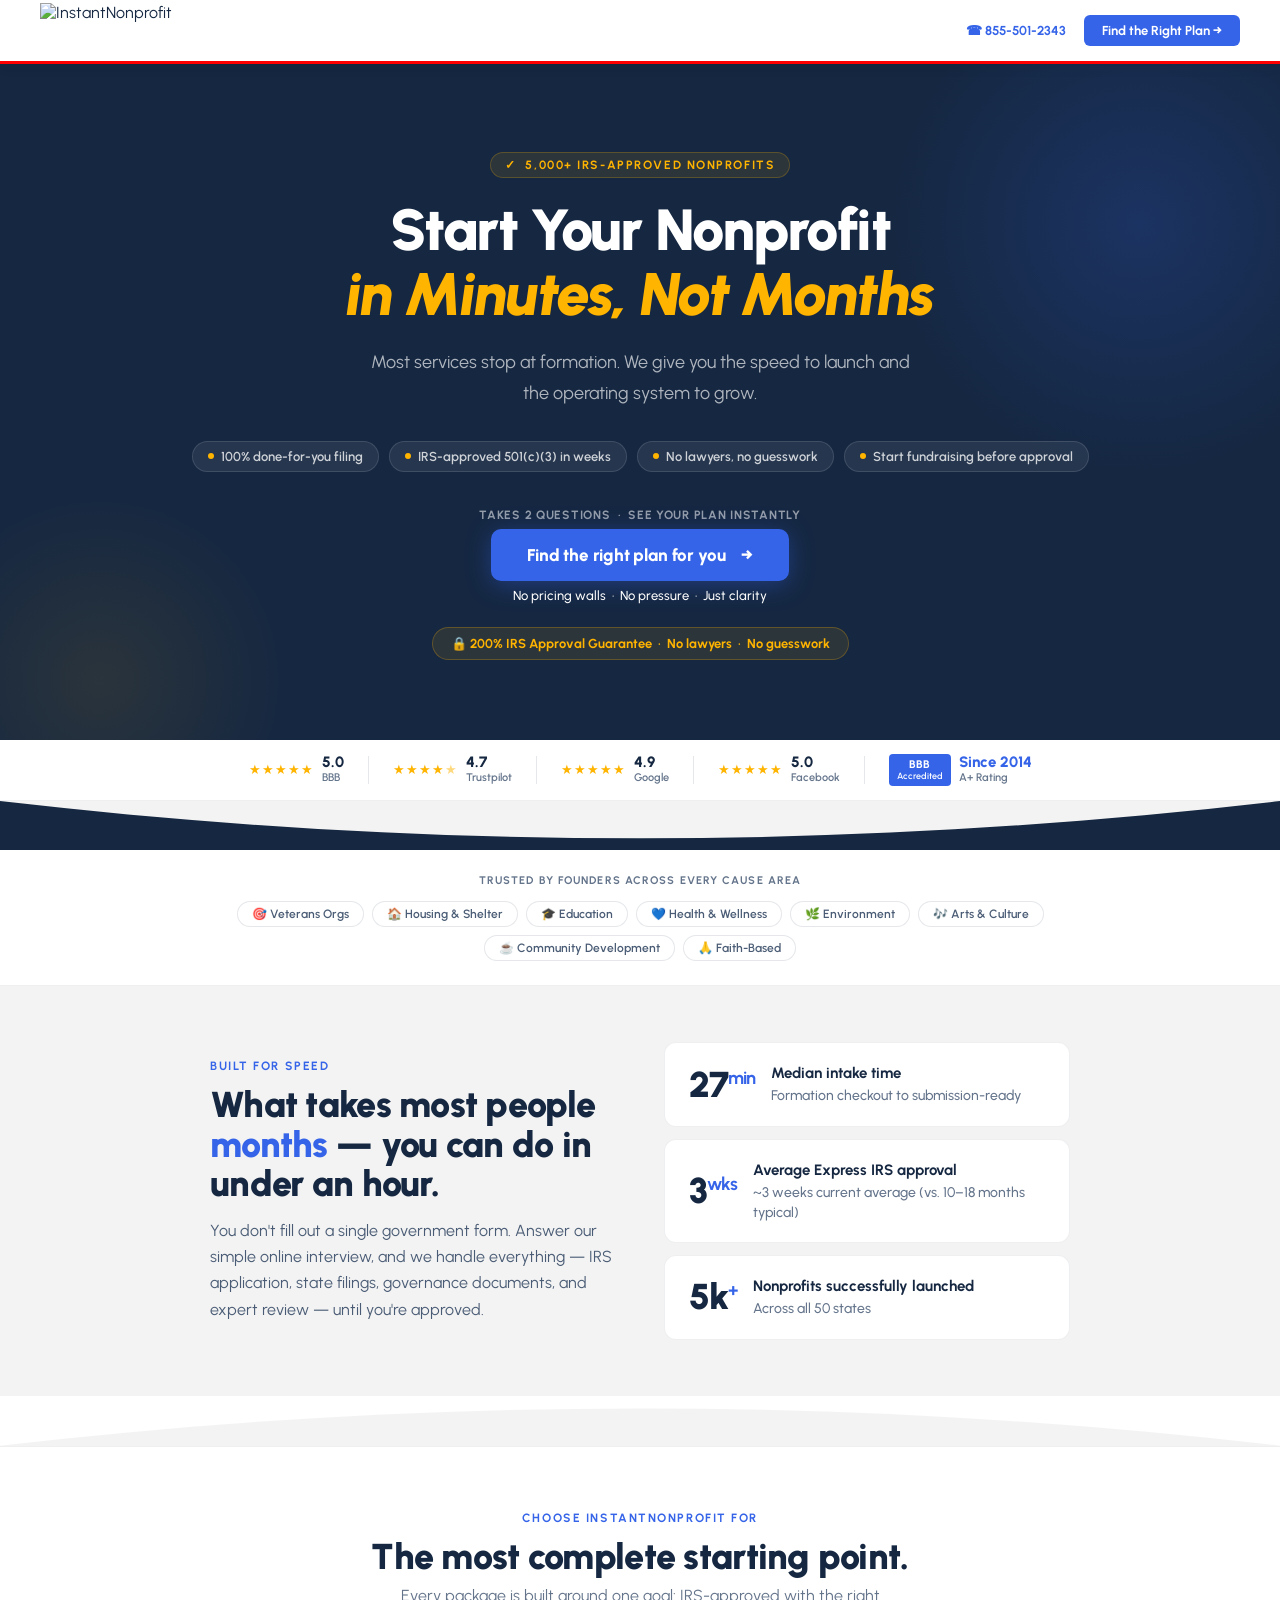
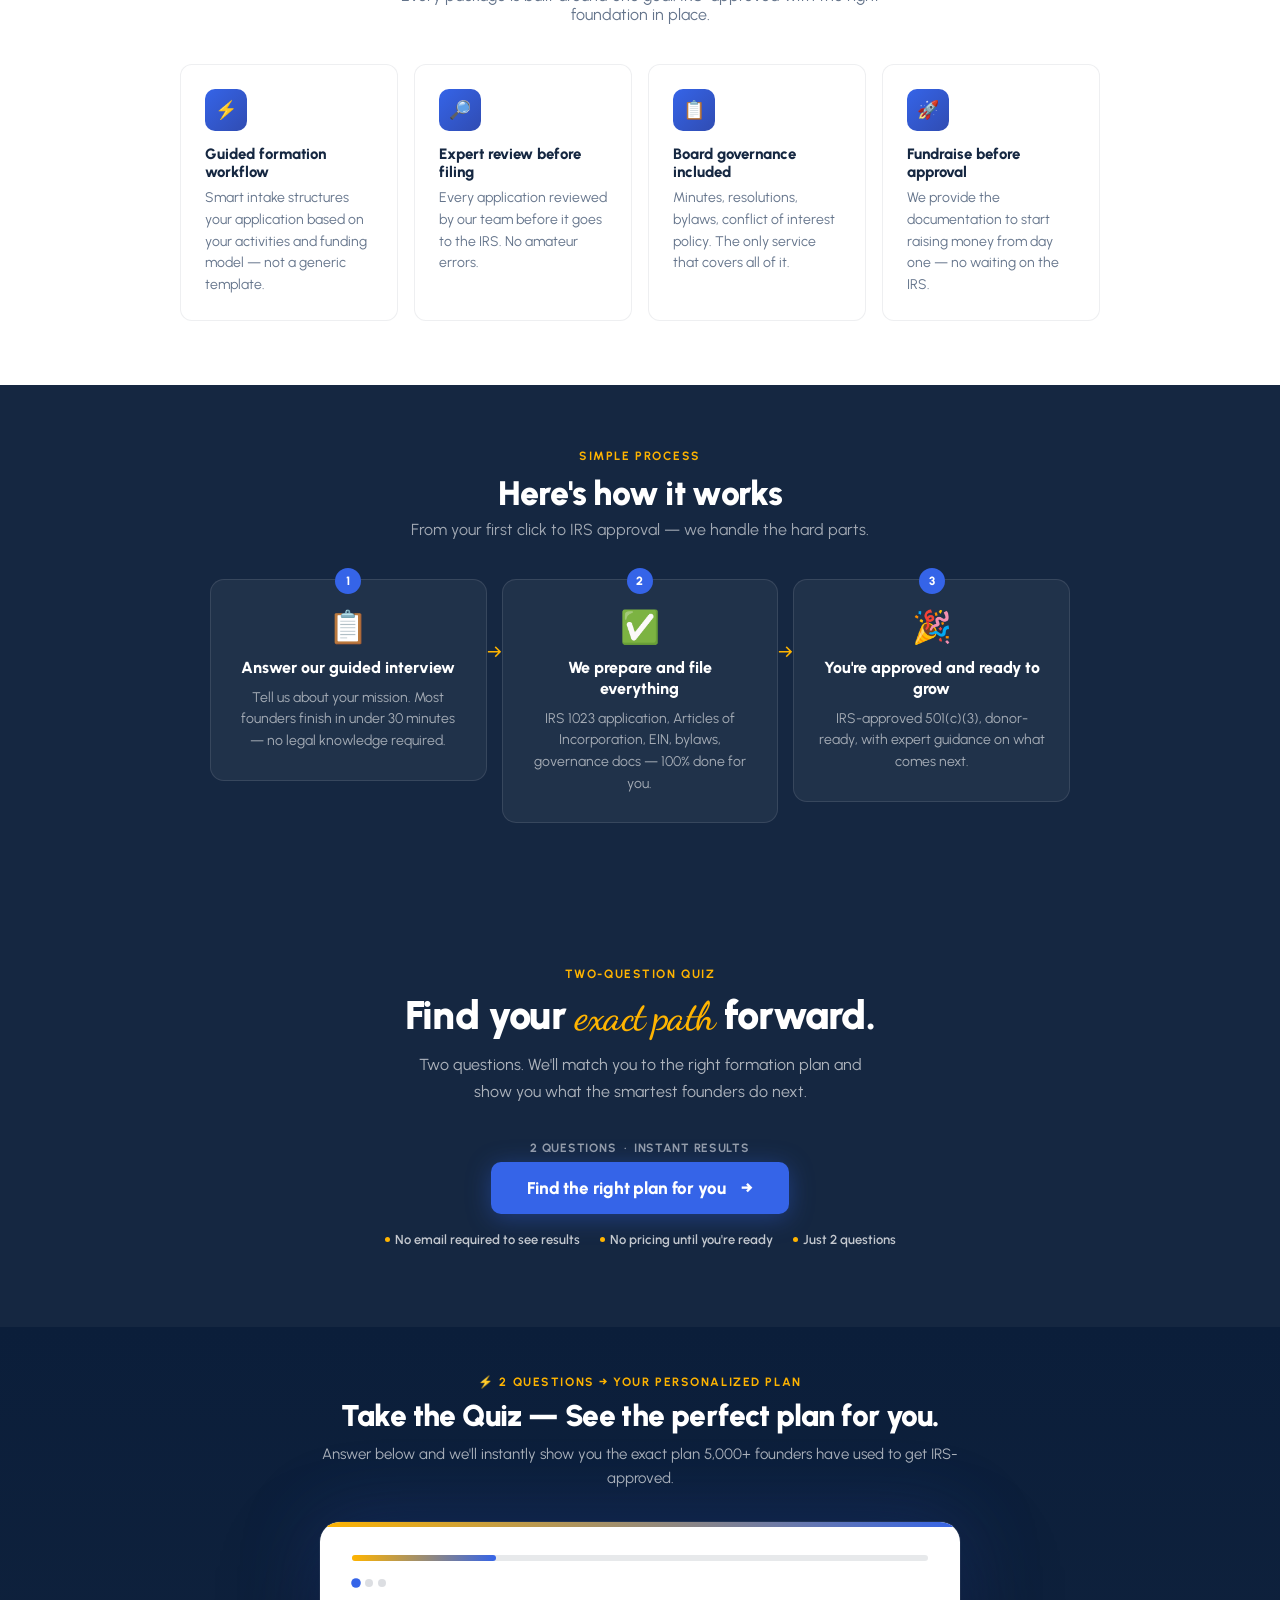
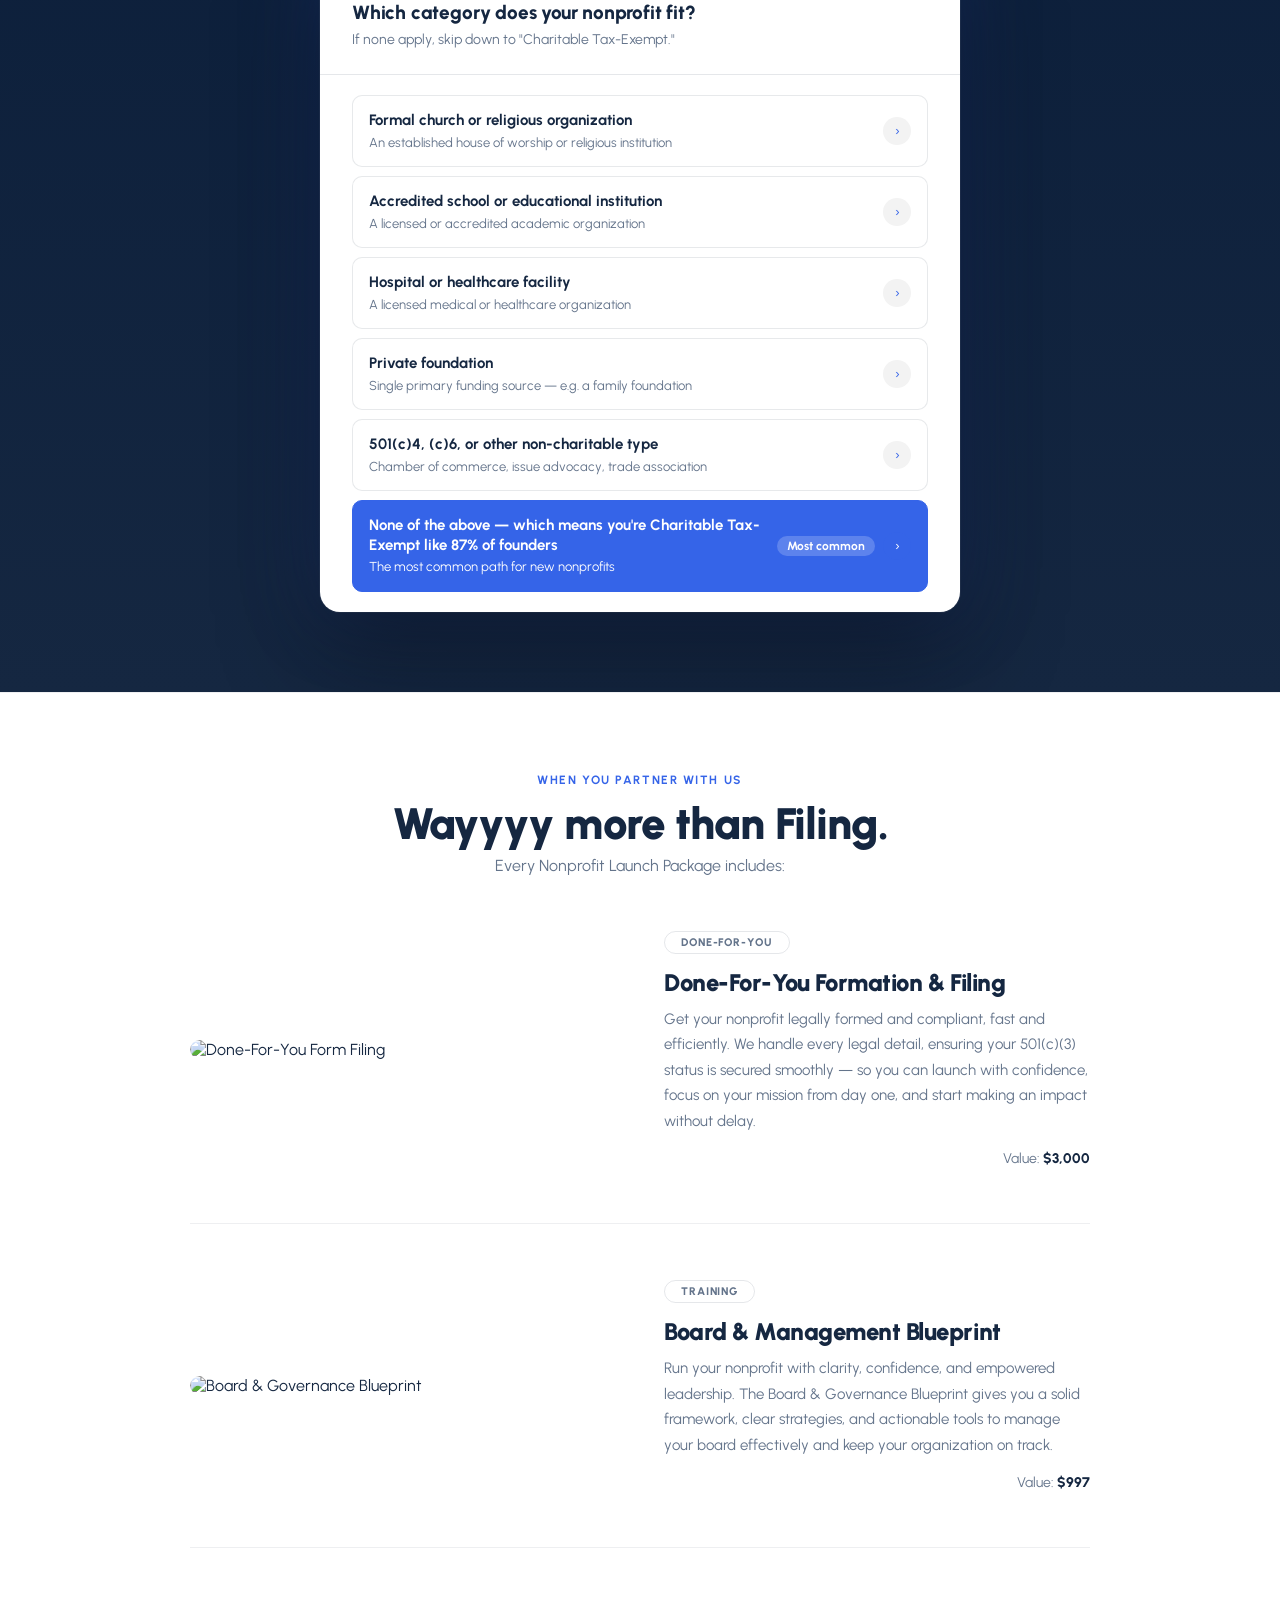
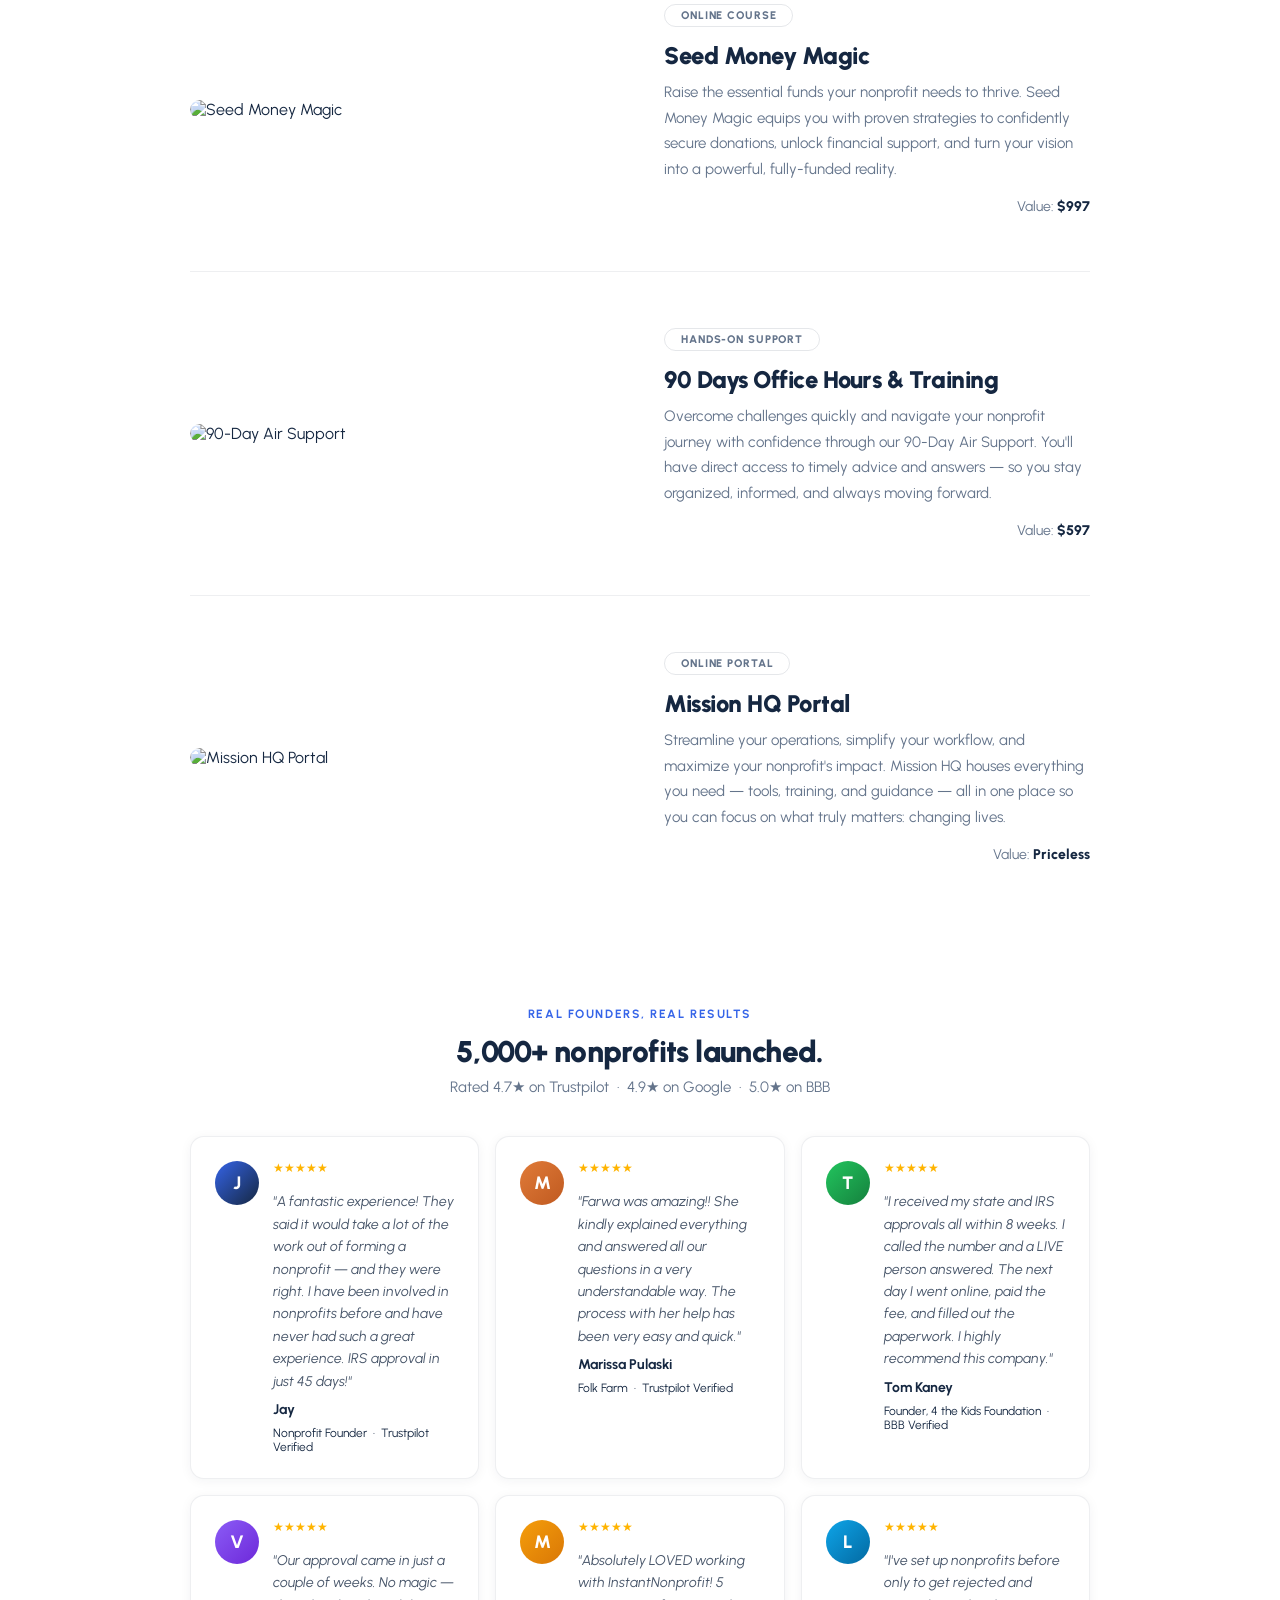
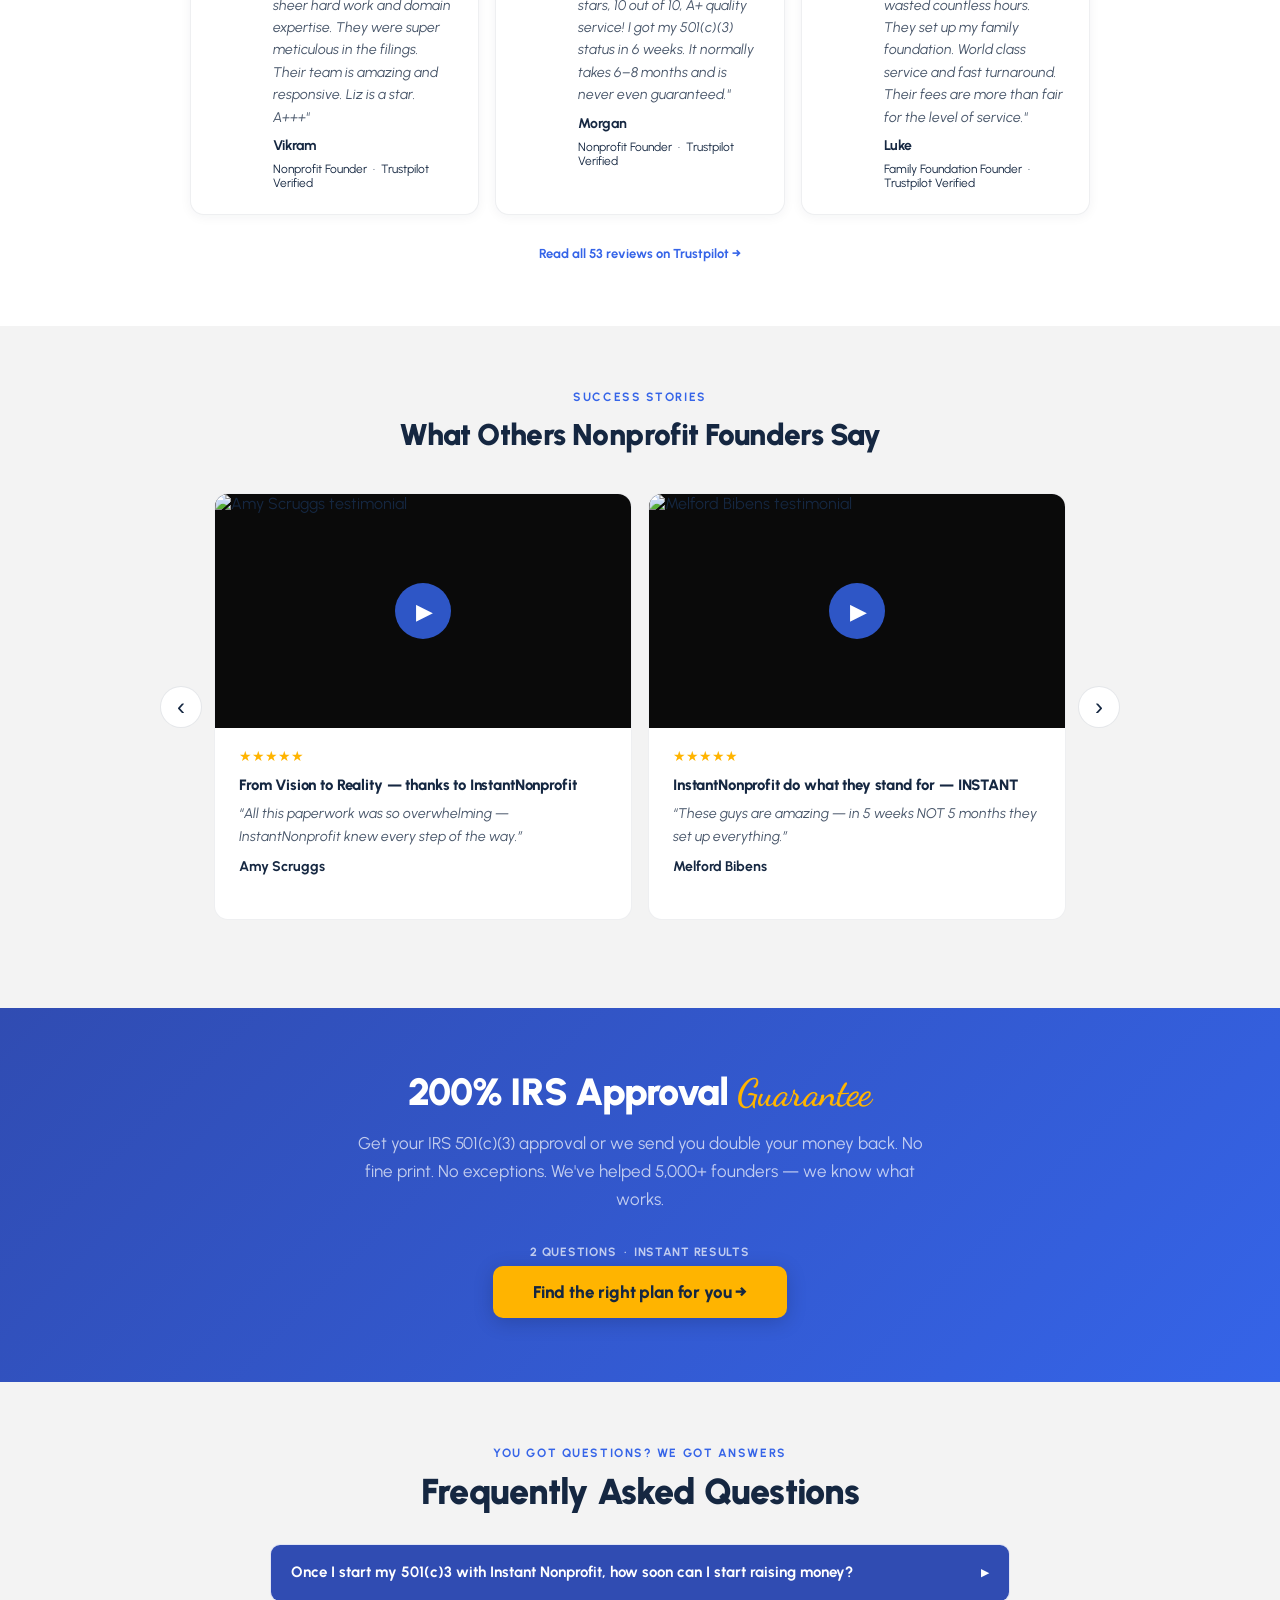
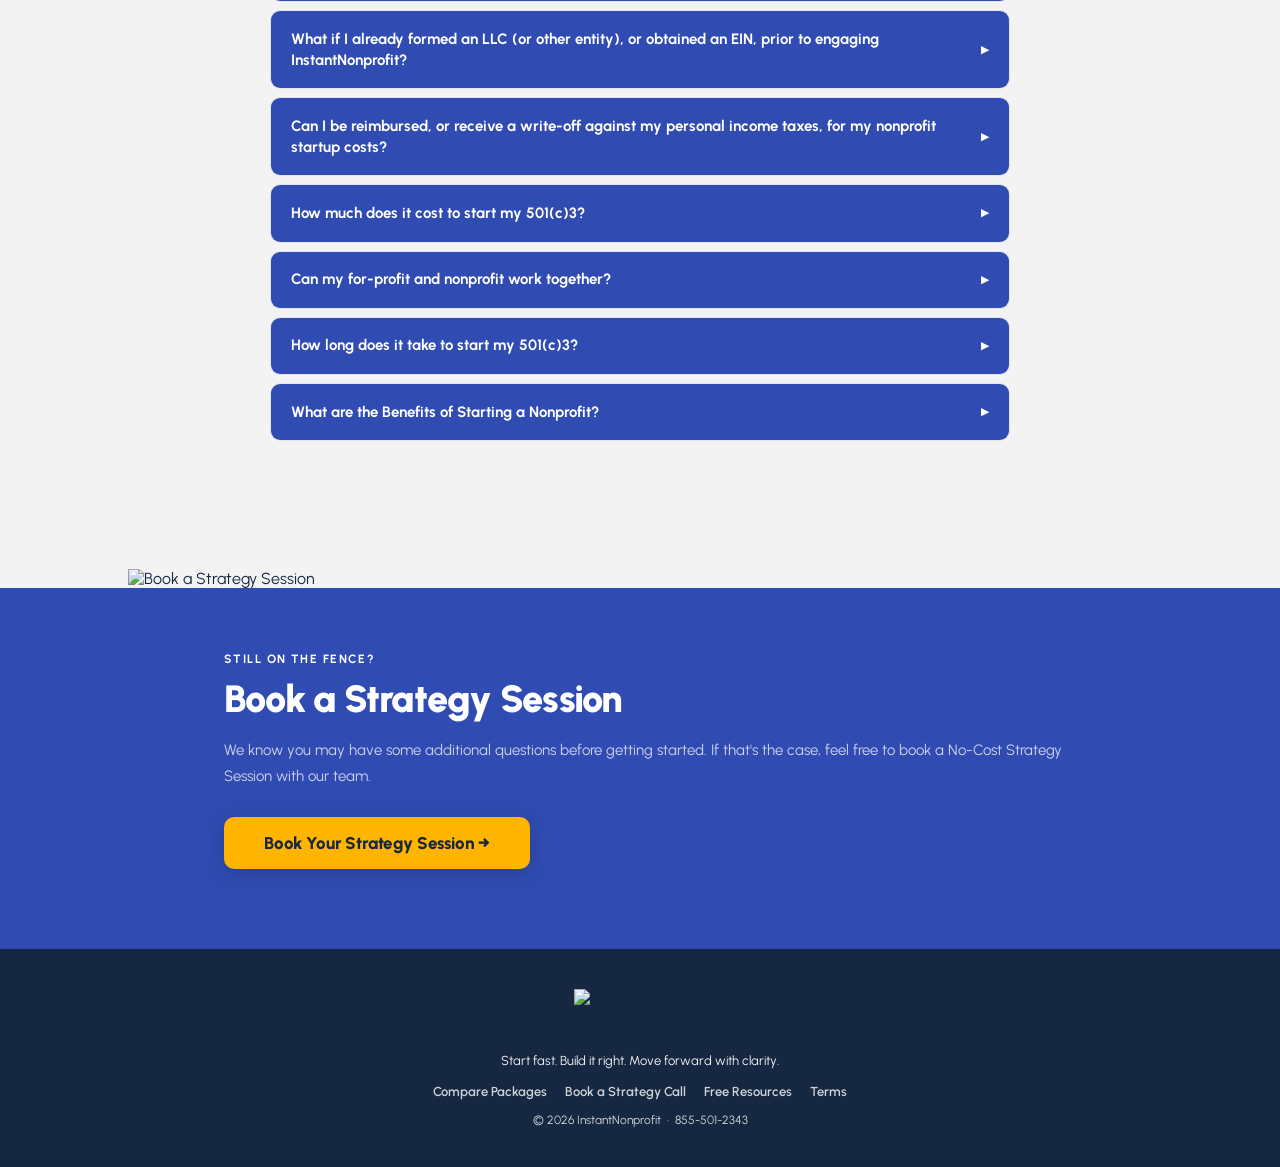
==== index.html @ 73627e7d "Initial files for instantnonprofit.com/choose-plan/ landing page" ====
<!DOCTYPE html>
<html lang="en" style="color-scheme:light;">
<head>
<meta charset="UTF-8">
<meta name="color-scheme" content="light">
<meta name="color-scheme" content="light only">
<meta name="color-scheme" content="light only">
<meta name="viewport" content="width=device-width, initial-scale=1.0">
<title>Start Your Nonprofit | InstantNonprofit</title>
<link rel="stylesheet" href="styles.css">
</head>
<body style="background:#ffffff;background-color:#ffffff;">

<nav class="nav" style="background:#ffffff!important;background-color:#ffffff!important;">
  <div class="nav-brand">
    <img src="https://instantnonprofit.com/wp-content/uploads/2024/11/INP-FullBrand-Fullcolor-Transparent-Black.png" alt="InstantNonprofit" style="height:56px;width:auto;display:block;">
  </div>
  <div class="nav-right">
    <a href="tel:8558933093" class="nav-phone">&#9742; 855-501-2343</a>
    <a href="#quiz-engine" class="nav-cta">Find the Right Plan &rarr;</a>
  </div>
</nav>

<section class="hero" id="hero_id">
  <div class="hero-orb1"></div><div class="hero-orb2"></div>
  <div class="hero-content">
    <div class="hero-eyebrow">&#10003;&nbsp;&nbsp;5,000+ IRS-approved nonprofits</div>
    <h1 id="heading_1">Start Your Nonprofit<br><span class="hero-script">in Minutes, Not Months</span></h1>
    <p class="hero-sub">Most services stop at formation. We give you the speed to launch and the operating system to grow.</p>
    <div class="hero-bullets">
      <span class="hb"><span class="hb-dot"></span>100% done-for-you filing</span>
      <span class="hb"><span class="hb-dot"></span>IRS-approved 501(c)(3) in weeks</span>
      <span class="hb"><span class="hb-dot"></span>No lawyers, no guesswork</span>
      <span class="hb"><span class="hb-dot"></span>Start fundraising before approval</span>
    </div>
    <div class="hero-cta-wrap">
      <div class="quiz-btn-wrap">
        <span class="quiz-btn-above">Takes 2 questions &nbsp;&middot;&nbsp; See your plan instantly</span>
        <a href="#quiz-engine" class="btn-primary">Find the right plan for you &nbsp;<span class="btn-arrow">&#8594;</span></a>
        <span class="hero-sub-note">No pricing walls &nbsp;&middot;&nbsp; No pressure &nbsp;&middot;&nbsp; Just clarity</span>
      </div>
    <div class="hero-guarantee-badge">&#128274; 200% IRS Approval Guarantee &nbsp;&middot;&nbsp; No lawyers &nbsp;&middot;&nbsp; No guesswork</div>
    </div>
  </div>
</section>

<div class="trust-bar">
  <div class="trust-bar-inner">
    <div class="trust-item">
      <div class="trust-stars">&#9733;&#9733;&#9733;&#9733;&#9733;</div>
      <div class="trust-info"><span class="trust-score">5.0</span><span class="trust-source">BBB</span></div>
    </div>
    <div class="trust-divider"></div>
    <div class="trust-item">
      <div class="trust-stars">&#9733;&#9733;&#9733;&#9733;<span style="opacity:0.5">&#9733;</span></div>
      <div class="trust-info"><span class="trust-score">4.7</span><span class="trust-source">Trustpilot</span></div>
    </div>
    <div class="trust-divider"></div>
    <div class="trust-item">
      <div class="trust-stars">&#9733;&#9733;&#9733;&#9733;&#9733;</div>
      <div class="trust-info"><span class="trust-score">4.9</span><span class="trust-source">Google</span></div>
    </div>
    <div class="trust-divider"></div>
    <div class="trust-item">
      <div class="trust-stars">&#9733;&#9733;&#9733;&#9733;&#9733;</div>
      <div class="trust-info"><span class="trust-score">5.0</span><span class="trust-source">Facebook</span></div>
    </div>
    <div class="trust-divider"></div>
    <div class="trust-item trust-bbb">
      <div class="trust-bbb-badge">BBB<br><span>Accredited</span></div>
      <div class="trust-info"><span class="trust-score" style="color:var(--electric-blue);">Since 2014</span><span class="trust-source">A+ Rating</span></div>
    </div>
  </div>
</div>
<div class="wave-wrap" style="background:var(--jet-blue);"><svg viewBox="0 0 1440 56" preserveAspectRatio="none" xmlns="http://www.w3.org/2000/svg"><path d="M0,0 C480,56 960,56 1440,0 L1440,0 L0,0Z" fill="#F3F3F3"/></svg></div>

<section class="logo-strip reveal">
  <div class="logo-strip-inner">
    <div class="logo-strip-label">Trusted by founders across every cause area</div>
    <div class="logo-strip-logos">
      <div class="logo-pill">&#127919; Veterans Orgs</div>
      <div class="logo-pill">&#127968; Housing &amp; Shelter</div>
      <div class="logo-pill">&#127891; Education</div>
      <div class="logo-pill">&#128153; Health &amp; Wellness</div>
      <div class="logo-pill">&#127807; Environment</div>
      <div class="logo-pill">&#127926; Arts &amp; Culture</div>
      <div class="logo-pill">&#9749; Community Development</div>
      <div class="logo-pill">&#128591; Faith-Based</div>
    </div>
  </div>
</section>

<section class="speed-section reveal">
  <div class="speed-inner">
    <div>
      <div class="speed-label">Built for speed</div>
      <h2>What takes most people <em>months</em> — you can do in under an hour.</h2>
      <p>You don't fill out a single government form. Answer our simple online interview, and we handle everything — IRS application, state filings, governance documents, and expert review — until you're approved.</p>
    </div>
    <div class="speed-stats">
      <div class="stat-card"><div class="stat-num">27<sup>min</sup></div><div class="stat-label"><strong>Median intake time</strong>Formation checkout to submission-ready</div></div>
      <div class="stat-card"><div class="stat-num">3<sup>wks</sup></div><div class="stat-label"><strong>Average Express IRS approval</strong>~3 weeks current average (vs. 10–18 months typical)</div></div>
      <div class="stat-card"><div class="stat-num">5k<sup>+</sup></div><div class="stat-label"><strong>Nonprofits successfully launched</strong>Across all 50 states</div></div>
    </div>
  </div>
</section>

<div class="wave-wrap" style="background:var(--off-white);"><svg viewBox="0 0 1440 56" preserveAspectRatio="none" xmlns="http://www.w3.org/2000/svg"><path d="M0,56 C480,0 960,0 1440,56 L1440,0 L0,0Z" fill="#fff"/></svg></div>

<section class="diff-section reveal">
  <div class="diff-inner">
    <div class="section-header">
      <div class="section-eyebrow">Choose InstantNonprofit for</div>
      <h2>The most complete starting point.</h2>
      <p>Every package is built around one goal: IRS-approved with the right foundation in place.</p>
    </div>
    <div class="diff-grid">
      <div class="diff-card"><div class="diff-icon">&#9889;</div><h4>Guided formation workflow</h4><p>Smart intake structures your application based on your activities and funding model — not a generic template.</p></div>
      <div class="diff-card"><div class="diff-icon">&#128270;</div><h4>Expert review before filing</h4><p>Every application reviewed by our team before it goes to the IRS. No amateur errors.</p></div>
      <div class="diff-card"><div class="diff-icon">&#128203;</div><h4>Board governance included</h4><p>Minutes, resolutions, bylaws, conflict of interest policy. The only service that covers all of it.</p></div>
      <div class="diff-card"><div class="diff-icon">&#128640;</div><h4>Fundraise before approval</h4><p>We provide the documentation to start raising money from day one — no waiting on the IRS.</p></div>
    </div>
  </div>
</section>




<section class="hiw-section reveal">
  <div class="hiw-inner">
    <div class="section-header">
      <div class="section-eyebrow">Simple process</div>
      <h2>Here's how it works</h2>
      <p>From your first click to IRS approval — we handle the hard parts.</p>
    </div>
    <div class="hiw-steps">
      <div class="hiw-step">
        <div class="hiw-num">1</div>
        <div class="hiw-icon">&#128203;</div>
        <h4>Answer our guided interview</h4>
        <p>Tell us about your mission. Most founders finish in under 30 minutes — no legal knowledge required.</p>
      </div>
      <div class="hiw-connector">&#8594;</div>
      <div class="hiw-step">
        <div class="hiw-num">2</div>
        <div class="hiw-icon">&#9989;</div>
        <h4>We prepare and file everything</h4>
        <p>IRS 1023 application, Articles of Incorporation, EIN, bylaws, governance docs — 100% done for you.</p>
      </div>
      <div class="hiw-connector">&#8594;</div>
      <div class="hiw-step">
        <div class="hiw-num">3</div>
        <div class="hiw-icon">&#127881;</div>
        <h4>You're approved and ready to grow</h4>
        <p>IRS-approved 501(c)(3), donor-ready, with expert guidance on what comes next.</p>
      </div>
    </div>
  </div>
</section>

<section class="quiz-front" id="quiz-front">
  <div class="quiz-front-inner">
    <div class="section-eyebrow">Two-question quiz</div>
    <h2>Find your <span class="script-accent" style="color:var(--sun-yellow);">exact path</span> forward.</h2>
    <p>Two questions. We'll match you to the right formation plan and show you what the smartest founders do next.</p>
    <div class="quiz-btn-wrap" style="display:inline-flex;flex-direction:column;align-items:center;">
      <span class="quiz-btn-above">2 questions &nbsp;&middot;&nbsp; instant results</span>
      <a href="#quiz-engine" class="btn-primary" style="display:inline-flex;">Find the right plan for you &nbsp;<span class="btn-arrow">&#8594;</span></a>
    </div>
    <div class="quiz-reassurance">
      <span class="qr-item"><span class="qr-dot"></span>No email required to see results</span>
      <span class="qr-item"><span class="qr-dot"></span>No pricing until you're ready</span>
      <span class="qr-item"><span class="qr-dot"></span>Just 2 questions</span>
    </div>
  </div>
</section>

<section class="quiz-engine-wrap" id="quiz-engine">
  <div class="quiz-pre">
    <div class="section-eyebrow" style="margin-bottom:8px;color:var(--sun-yellow);">&#9889; 2 questions &rarr; your personalized plan</div>
    <h2>Take the Quiz &mdash; See the perfect plan for you.</h2>
    <p>Answer below and we'll instantly show you the exact plan 5,000+ founders have used to get IRS-approved.</p>
  </div>
  <div class="quiz-card">
    <div class="qcard-header" id="qcard-header">
      <div class="progress-track"><div class="progress-fill" id="progress-fill"></div></div>
      <div class="sdots"><div class="sdot active" id="sd1"></div><div class="sdot" id="sd2"></div><div class="sdot" id="sd3"></div></div>
      <h3 id="q-title">Which category does your nonprofit fit?</h3>
      <p id="q-sub">If none apply, skip down to "Charitable Tax-Exempt."</p>
      <button class="back-link" id="back-btn">&#8592; Start over</button>
    </div>
    <div class="q-options" id="q1-body">
      <button class="q-opt" data-q1="church"><div class="q-opt-left"><div class="q-opt-title">Formal church or religious organization</div><div class="q-opt-desc">An established house of worship or religious institution</div></div><div class="q-opt-right"><div class="q-arrow">&#8250;</div></div></button>
      <button class="q-opt" data-q1="church"><div class="q-opt-left"><div class="q-opt-title">Accredited school or educational institution</div><div class="q-opt-desc">A licensed or accredited academic organization</div></div><div class="q-opt-right"><div class="q-arrow">&#8250;</div></div></button>
      <button class="q-opt" data-q1="church"><div class="q-opt-left"><div class="q-opt-title">Hospital or healthcare facility</div><div class="q-opt-desc">A licensed medical or healthcare organization</div></div><div class="q-opt-right"><div class="q-arrow">&#8250;</div></div></button>
      <button class="q-opt" data-q1="foundation"><div class="q-opt-left"><div class="q-opt-title">Private foundation</div><div class="q-opt-desc">Single primary funding source — e.g. a family foundation</div></div><div class="q-opt-right"><div class="q-arrow">&#8250;</div></div></button>
      <button class="q-opt" data-q1="c4"><div class="q-opt-left"><div class="q-opt-title">501(c)4, (c)6, or other non-charitable type</div><div class="q-opt-desc">Chamber of commerce, issue advocacy, trade association</div></div><div class="q-opt-right"><div class="q-arrow">&#8250;</div></div></button>
      <button class="q-opt featured" data-q1="charitable"><div class="q-opt-left"><div class="q-opt-title" style="color:var(--electric-blue);">None of the above — which means you're Charitable Tax-Exempt like 87% of founders</div><div class="q-opt-desc">The most common path for new nonprofits</div></div><div class="q-opt-right"><span class="q-badge">Most common</span><div class="q-arrow" style="background:var(--electric-blue);color:#fff;">&#8250;</div></div></button>
    </div>
    <div class="q2-wrap" id="q2-body">
      <div class="q2-note">&#128274; <strong>Not a locked-in decision.</strong> This only determines which IRS application we use — the 501(c)(3) status is identical either way, and there's no penalty if your revenue changes later.</div>
      <button class="q-opt" data-q2="under"><div class="q-opt-left"><div class="q-opt-title">Under $50k per year — or not sure yet</div><div class="q-opt-desc">Small to medium org, or I'd like to raise more but don't know how much yet</div></div><div class="q-opt-right"><span class="q-badge">~80% choose this</span><div class="q-arrow">&#8250;</div></div></button>
      <button class="q-opt" data-q2="over"><div class="q-opt-left"><div class="q-opt-title">$50k or more in any of the first 3 years</div><div class="q-opt-desc">Scaling quickly or already have major donors or grants lined up</div></div><div class="q-opt-right"><div class="q-arrow">&#8250;</div></div></button>
    </div>
    <div class="q3-wrap" id="q3-body">
      <button class="q-opt" data-q3="foundation-programs"><div class="q-opt-left"><div class="q-opt-title">Run our own programs and initiatives</div><div class="q-opt-desc">We will directly execute work and serve our mission</div></div><div class="q-opt-right"><div class="q-arrow">&#8250;</div></div></button>
      <button class="q-opt" data-q3="foundation-grants"><div class="q-opt-left"><div class="q-opt-title">Fund other organizations through grants</div><div class="q-opt-desc">We will deploy capital to support other nonprofits and causes</div></div><div class="q-opt-right"><div class="q-arrow">&#8250;</div></div></button>
    </div>
  </div>
</section>

<section class="results-section" id="results-section">
  <div class="results-inner">
    <div class="result-header">
      <div class="section-eyebrow">Your recommended plan</div>
      <h2 id="results-headline">Here's what we recommend for you.</h2>
      <p id="results-sub">Your plan is below. Get started when you're ready.</p>
    </div>
    <div class="offer-panel active" id="panel-formation">
      <div class="formation-card" id="pkg-express" style="display:none;">
        <div class="formation-hero-band"><div class="pkg-rec-label">&#10003; Your recommended plan</div><div class="pkg-name-row"><div class="pkg-name">Express</div><div class="pkg-fit-badge">Best fit</div></div><div class="pkg-why-box"><strong>Why this fits you</strong>Small to medium charitable nonprofit projecting under $50k/year. The IRS 1023-EZ path — Express founders are averaging IRS approval in about 3 weeks right now.</div><div class="pkg-price-row"><div class="pkg-price">$877</div><div class="pkg-price-note">or 3 &times; $317 &nbsp;&middot;&nbsp; + state &amp; IRS fees at checkout</div></div>
          <div class="value-stack">
            <div class="vs-row"><span class="vs-label">Attorney formation fees</span><span class="vs-price vs-crossed">$1,500–$5,000</span></div>
            <div class="vs-row"><span class="vs-label">DIY time cost (avg 40+ hrs)</span><span class="vs-price vs-crossed">$2,000+</span></div>
            <div class="vs-row vs-highlight"><span class="vs-label">InstantNonprofit Express</span><span class="vs-price vs-green">$877</span></div>
            <div class="vs-row"><span class="vs-label">Average approval time</span><span class="vs-price" style="color:var(--electric-blue);font-weight:700;">~3 weeks</span></div>
          </div>
        </div>
        <div class="pvs-wrap">
          <div class="pvs-header">Complete Express Package</div>
          <div class="pvs-table">
            <div class="pvs-row"><div class="pvs-left"><div class="pvs-icon"><svg viewBox="0 0 10 8" fill="none"><path d="M1 4l2.5 2.5L9 1" stroke="#fff" stroke-width="1.5" stroke-linecap="round" stroke-linejoin="round"/></svg></div>Done-For-You IRS Filing (1023-EZ) + Expert Review</div><div class="pvs-val">($3,000 Value)</div></div>
            <div class="pvs-row"><div class="pvs-left"><div class="pvs-icon"><svg viewBox="0 0 10 8" fill="none"><path d="M1 4l2.5 2.5L9 1" stroke="#fff" stroke-width="1.5" stroke-linecap="round" stroke-linejoin="round"/></svg></div>Articles of Incorporation &amp; Bylaws</div><div class="pvs-val">($500 Value)</div></div>
            <div class="pvs-row"><div class="pvs-left"><div class="pvs-icon"><svg viewBox="0 0 10 8" fill="none"><path d="M1 4l2.5 2.5L9 1" stroke="#fff" stroke-width="1.5" stroke-linecap="round" stroke-linejoin="round"/></svg></div>Federal EIN &amp; Conflict of Interest Policy</div><div class="pvs-val">($300 Value)</div></div>
            <div class="pvs-row"><div class="pvs-left"><div class="pvs-icon"><svg viewBox="0 0 10 8" fill="none"><path d="M1 4l2.5 2.5L9 1" stroke="#fff" stroke-width="1.5" stroke-linecap="round" stroke-linejoin="round"/></svg></div>Board Minutes, Resolutions &amp; Governance Docs</div><div class="pvs-val">($300 Value)</div></div>
            <div class="pvs-row"><div class="pvs-left"><div class="pvs-icon"><svg viewBox="0 0 10 8" fill="none"><path d="M1 4l2.5 2.5L9 1" stroke="#fff" stroke-width="1.5" stroke-linecap="round" stroke-linejoin="round"/></svg></div>Mission HQ Portal — docs, training &amp; tools</div><div class="pvs-val pvs-p">(Priceless)</div></div>
            <div class="pvs-row"><div class="pvs-left"><div class="pvs-icon"><svg viewBox="0 0 10 8" fill="none"><path d="M1 4l2.5 2.5L9 1" stroke="#fff" stroke-width="1.5" stroke-linecap="round" stroke-linejoin="round"/></svg></div>Start fundraising before IRS approval</div><div class="pvs-val pvs-p">(Priceless)</div></div>
            <div class="pvs-row"><div class="pvs-left"><div class="pvs-icon"><svg viewBox="0 0 10 8" fill="none"><path d="M1 4l2.5 2.5L9 1" stroke="#fff" stroke-width="1.5" stroke-linecap="round" stroke-linejoin="round"/></svg></div>200% IRS Approval Guarantee</div><div class="pvs-val pvs-p">(Priceless)</div></div>
            <div class="pvs-row pvs-total-row"><div class="pvs-left">Total Value</div><div class="pvs-val">$4,100+</div></div>
            <div class="pvs-row pvs-price-row"><div class="pvs-left">Your Investment</div><div class="pvs-val">$877</div></div>
          </div>
        </div>
        <div class="guar-row"><div class="guar-icon">&#128274;</div><div class="guar-text"><strong>No penalty if you exceed $50k later</strong><span>Zero consequences — you simply report it on your annual 990.</span></div></div>
        <div class="pkg-cta-body"><button class="cta-main" data-checkout="https://launch.instantnonprofit.com/checkout/express-1">Get started with Express &rarr;</button><div class="cta-sub-note">Most customers complete intake in under 27 minutes &nbsp;&middot;&nbsp; Secure checkout</div></div>
        <!-- <div class="nr-or-divider"><span>or</span></div> -->
        <!-- <div class="not-ready-capture">
          <div class="nr-eyebrow">Not ready yet?</div>
          <div class="nr-headline">Enter your email for the full report on the right package for your nonprofit.</div>
          <div class="nr-subtext">We'll send you everything you need to make a confident decision — what's included, what it costs, and why Express fits your situation.</div>
          <form class="nr-form" onsubmit="nrSubmit(this,event)">
            <input type="hidden" name="package" value="Express">
            <input class="nr-input" type="email" name="email" placeholder="Your email address" required>
            <button class="nr-submit" type="submit">Send the report &rarr;</button>
          </form>
          <div class="nr-privacy">No spam. Unsubscribe anytime.</div>
          <div class="nr-confirm">&#10003;&nbsp; Check your inbox — your report is on its way!</div>
        </div> -->
      </div>

      <div class="formation-card" id="pkg-enterprise" style="display:none;">
        <div class="formation-hero-band"><div class="pkg-rec-label">&#10003; Your recommended plan</div><div class="pkg-name-row"><div class="pkg-name">Enterprise</div><div class="pkg-fit-badge">Best fit</div></div><div class="pkg-why-box"><strong>Why this fits you</strong>Required for churches, accredited schools, hospitals, or any charitable nonprofit projecting $50k+ in any of the first 3 years. Uses the full IRS 1023 long-form application.</div><div class="pkg-price-row"><div class="pkg-price">$1,497</div><div class="pkg-price-note">or 3 &times; $547 &nbsp;&middot;&nbsp; + state &amp; IRS fees at checkout</div></div></div>
        <div class="pvs-wrap">
          <div class="pvs-header">Complete Enterprise Package</div>
          <div class="pvs-table">
            <div class="pvs-row"><div class="pvs-left"><div class="pvs-icon"><svg viewBox="0 0 10 8" fill="none"><path d="M1 4l2.5 2.5L9 1" stroke="#fff" stroke-width="1.5" stroke-linecap="round" stroke-linejoin="round"/></svg></div>Done-For-You IRS Long-Form Filing (1023) + Expert Review</div><div class="pvs-val">($4,500 Value)</div></div>
            <div class="pvs-row"><div class="pvs-left"><div class="pvs-icon"><svg viewBox="0 0 10 8" fill="none"><path d="M1 4l2.5 2.5L9 1" stroke="#fff" stroke-width="1.5" stroke-linecap="round" stroke-linejoin="round"/></svg></div>1023 Narrative of Activities &amp; Addenda (we write it)</div><div class="pvs-val">($1,500 Value)</div></div>
            <div class="pvs-row"><div class="pvs-left"><div class="pvs-icon"><svg viewBox="0 0 10 8" fill="none"><path d="M1 4l2.5 2.5L9 1" stroke="#fff" stroke-width="1.5" stroke-linecap="round" stroke-linejoin="round"/></svg></div>Articles of Incorporation &amp; Bylaws</div><div class="pvs-val">($500 Value)</div></div>
            <div class="pvs-row"><div class="pvs-left"><div class="pvs-icon"><svg viewBox="0 0 10 8" fill="none"><path d="M1 4l2.5 2.5L9 1" stroke="#fff" stroke-width="1.5" stroke-linecap="round" stroke-linejoin="round"/></svg></div>Board Governance, Minutes &amp; Resolutions</div><div class="pvs-val">($300 Value)</div></div>
            <div class="pvs-row"><div class="pvs-left"><div class="pvs-icon"><svg viewBox="0 0 10 8" fill="none"><path d="M1 4l2.5 2.5L9 1" stroke="#fff" stroke-width="1.5" stroke-linecap="round" stroke-linejoin="round"/></svg></div>IRS Information Request Management</div><div class="pvs-val">($1,000 Value)</div></div>
            <div class="pvs-row"><div class="pvs-left"><div class="pvs-icon"><svg viewBox="0 0 10 8" fill="none"><path d="M1 4l2.5 2.5L9 1" stroke="#fff" stroke-width="1.5" stroke-linecap="round" stroke-linejoin="round"/></svg></div>Mission HQ Portal — docs, training &amp; tools</div><div class="pvs-val pvs-p">(Priceless)</div></div>
            <div class="pvs-row"><div class="pvs-left"><div class="pvs-icon"><svg viewBox="0 0 10 8" fill="none"><path d="M1 4l2.5 2.5L9 1" stroke="#fff" stroke-width="1.5" stroke-linecap="round" stroke-linejoin="round"/></svg></div>200% IRS Approval Guarantee</div><div class="pvs-val pvs-p">(Priceless)</div></div>
            <div class="pvs-row pvs-total-row"><div class="pvs-left">Total Value</div><div class="pvs-val">$7,800+</div></div>
            <div class="pvs-row pvs-price-row"><div class="pvs-left">Your Investment</div><div class="pvs-val">$1,497</div></div>
          </div>
        </div>
        <div class="guar-row"><div class="guar-icon">&#128197;</div><div class="guar-text"><strong>Same 501(c)(3) status — larger org path</strong><span>Enterprise uses the long-form application required at this size. The IRS approval is identical.</span></div></div>
        <div class="pkg-cta-body"><button class="cta-main" data-checkout="https://launch.instantnonprofit.com/checkout/enterprise-1">Get started with Enterprise &rarr;</button><div class="cta-sub-note">Most customers complete all work in 60–90 minutes &nbsp;&middot;&nbsp; Secure checkout</div></div>
        <!-- <div class="nr-or-divider"><span>or</span></div>
        <div class="not-ready-capture">
          <div class="nr-eyebrow">Not ready yet?</div>
          <div class="nr-headline">Enter your email for the full report on the right package for your nonprofit.</div>
          <div class="nr-subtext">We'll send you everything you need to make a confident decision — what's included, what it costs, and why Enterprise fits your situation.</div>
          <form class="nr-form" onsubmit="nrSubmit(this,event)">
            <input type="hidden" name="package" value="Enterprise">
            <input class="nr-input" type="email" name="email" placeholder="Your email address" required>
            <button class="nr-submit" type="submit">Send the report &rarr;</button>
          </form>
          <div class="nr-privacy">No spam. Unsubscribe anytime.</div>
          <div class="nr-confirm">&#10003;&nbsp; Check your inbox — your report is on its way!</div>
        </div> -->
      </div>

      <div class="formation-card" id="pkg-foundation" style="display:none;">
        <div class="formation-hero-band"><div class="pkg-rec-label">&#10003; Your recommended plan</div><div class="pkg-name-row"><div class="pkg-name">Private Foundation</div><div class="pkg-fit-badge">Best fit</div></div><div class="pkg-why-box"><strong>Why this fits you</strong>Nonprofits with a single primary funding source — family foundations, philanthropic vehicles, donor-directed funds — require a specialized IRS formation path.</div><div class="pkg-price-row"><div class="pkg-price">$1,997</div><div class="pkg-price-note">or 3 &times; $737 &nbsp;&middot;&nbsp; + state &amp; IRS fees at checkout</div></div></div>
        <div class="pvs-wrap">
          <div class="pvs-header">Complete Private Foundation Package</div>
          <div class="pvs-table">
            <div class="pvs-row"><div class="pvs-left"><div class="pvs-icon"><svg viewBox="0 0 10 8" fill="none"><path d="M1 4l2.5 2.5L9 1" stroke="#fff" stroke-width="1.5" stroke-linecap="round" stroke-linejoin="round"/></svg></div>Full Private Foundation IRS Formation</div><div class="pvs-val">($5,000 Value)</div></div>
            <div class="pvs-row"><div class="pvs-left"><div class="pvs-icon"><svg viewBox="0 0 10 8" fill="none"><path d="M1 4l2.5 2.5L9 1" stroke="#fff" stroke-width="1.5" stroke-linecap="round" stroke-linejoin="round"/></svg></div>Custom 1023 Application &amp; Addenda (we write it)</div><div class="pvs-val">($2,000 Value)</div></div>
            <div class="pvs-row"><div class="pvs-left"><div class="pvs-icon"><svg viewBox="0 0 10 8" fill="none"><path d="M1 4l2.5 2.5L9 1" stroke="#fff" stroke-width="1.5" stroke-linecap="round" stroke-linejoin="round"/></svg></div>Articles of Incorporation &amp; Bylaws</div><div class="pvs-val">($500 Value)</div></div>
            <div class="pvs-row"><div class="pvs-left"><div class="pvs-icon"><svg viewBox="0 0 10 8" fill="none"><path d="M1 4l2.5 2.5L9 1" stroke="#fff" stroke-width="1.5" stroke-linecap="round" stroke-linejoin="round"/></svg></div>EIN, Conflict of Interest &amp; Compensation Policy</div><div class="pvs-val">($300 Value)</div></div>
            <div class="pvs-row"><div class="pvs-left"><div class="pvs-icon"><svg viewBox="0 0 10 8" fill="none"><path d="M1 4l2.5 2.5L9 1" stroke="#fff" stroke-width="1.5" stroke-linecap="round" stroke-linejoin="round"/></svg></div>Board Governance &amp; Resolutions</div><div class="pvs-val">($300 Value)</div></div>
            <div class="pvs-row"><div class="pvs-left"><div class="pvs-icon"><svg viewBox="0 0 10 8" fill="none"><path d="M1 4l2.5 2.5L9 1" stroke="#fff" stroke-width="1.5" stroke-linecap="round" stroke-linejoin="round"/></svg></div>IRS Information Request Management</div><div class="pvs-val">($1,000 Value)</div></div>
            <div class="pvs-row"><div class="pvs-left"><div class="pvs-icon"><svg viewBox="0 0 10 8" fill="none"><path d="M1 4l2.5 2.5L9 1" stroke="#fff" stroke-width="1.5" stroke-linecap="round" stroke-linejoin="round"/></svg></div>Mission HQ Portal + Specialist Team Support</div><div class="pvs-val pvs-p">(Priceless)</div></div>
            <div class="pvs-row"><div class="pvs-left"><div class="pvs-icon"><svg viewBox="0 0 10 8" fill="none"><path d="M1 4l2.5 2.5L9 1" stroke="#fff" stroke-width="1.5" stroke-linecap="round" stroke-linejoin="round"/></svg></div>200% IRS Approval Guarantee</div><div class="pvs-val pvs-p">(Priceless)</div></div>
            <div class="pvs-row pvs-total-row"><div class="pvs-left">Total Value</div><div class="pvs-val">$9,100+</div></div>
            <div class="pvs-row pvs-price-row"><div class="pvs-left">Your Investment</div><div class="pvs-val">$1,997</div></div>
          </div>
        </div>
        <div class="pkg-cta-body"><button class="cta-main" data-checkout="https://launch.instantnonprofit.com/checkout/private-foundation">Get started with Private Foundation &rarr;</button><div class="cta-sub-note">Our team handles every detail from filing to IRS approval &nbsp;&middot;&nbsp; Secure checkout</div></div>
        <!-- <div class="nr-or-divider"><span>or</span></div>
        <div class="not-ready-capture">
          <div class="nr-eyebrow">Not ready yet?</div>
          <div class="nr-headline">Enter your email for the full report on the right package for your nonprofit.</div>
          <div class="nr-subtext">We'll send you everything you need to make a confident decision — what's included, what it costs, and why Private Foundation fits your situation.</div>
          <form class="nr-form" onsubmit="nrSubmit(this,event)">
            <input type="hidden" name="package" value="Private Foundation">
            <input class="nr-input" type="email" name="email" placeholder="Your email address" required>
            <button class="nr-submit" type="submit">Send the report &rarr;</button>
          </form>
          <div class="nr-privacy">No spam. Unsubscribe anytime.</div>
          <div class="nr-confirm">&#10003;&nbsp; Check your inbox — your report is on its way!</div>
        </div> -->
      </div>

      <div class="formation-card" id="pkg-c4" style="display:none;">
        <div class="formation-hero-band"><div class="pkg-rec-label">&#10003; Your recommended plan</div><div class="pkg-name-row"><div class="pkg-name">501(c)4 / Other</div><div class="pkg-fit-badge">Best fit</div></div><div class="pkg-why-box"><strong>Why this fits you</strong>Chambers of commerce, issue advocacy groups, and trade associations use the IRS 1024 application — a different path from the standard 501(c)(3) track.</div><div class="pkg-price-row"><div class="pkg-price">$1,497</div><div class="pkg-price-note">or 3 &times; $557 &nbsp;&middot;&nbsp; + state &amp; IRS fees at checkout</div></div></div>
        <div class="pvs-wrap">
          <div class="pvs-header">Complete 501(c)4 / Other Package</div>
          <div class="pvs-table">
            <div class="pvs-row"><div class="pvs-left"><div class="pvs-icon"><svg viewBox="0 0 10 8" fill="none"><path d="M1 4l2.5 2.5L9 1" stroke="#fff" stroke-width="1.5" stroke-linecap="round" stroke-linejoin="round"/></svg></div>Done-For-You IRS 1024 Application + Expert Review</div><div class="pvs-val">($4,000 Value)</div></div>
            <div class="pvs-row"><div class="pvs-left"><div class="pvs-icon"><svg viewBox="0 0 10 8" fill="none"><path d="M1 4l2.5 2.5L9 1" stroke="#fff" stroke-width="1.5" stroke-linecap="round" stroke-linejoin="round"/></svg></div>All Schedules &amp; Supplemental Filings</div><div class="pvs-val">($1,000 Value)</div></div>
            <div class="pvs-row"><div class="pvs-left"><div class="pvs-icon"><svg viewBox="0 0 10 8" fill="none"><path d="M1 4l2.5 2.5L9 1" stroke="#fff" stroke-width="1.5" stroke-linecap="round" stroke-linejoin="round"/></svg></div>Articles of Incorporation &amp; Bylaws</div><div class="pvs-val">($500 Value)</div></div>
            <div class="pvs-row"><div class="pvs-left"><div class="pvs-icon"><svg viewBox="0 0 10 8" fill="none"><path d="M1 4l2.5 2.5L9 1" stroke="#fff" stroke-width="1.5" stroke-linecap="round" stroke-linejoin="round"/></svg></div>Federal EIN &amp; Conflict of Interest Policy</div><div class="pvs-val">($300 Value)</div></div>
            <div class="pvs-row"><div class="pvs-left"><div class="pvs-icon"><svg viewBox="0 0 10 8" fill="none"><path d="M1 4l2.5 2.5L9 1" stroke="#fff" stroke-width="1.5" stroke-linecap="round" stroke-linejoin="round"/></svg></div>Board Governance Docs &amp; Resolutions</div><div class="pvs-val">($300 Value)</div></div>
            <div class="pvs-row"><div class="pvs-left"><div class="pvs-icon"><svg viewBox="0 0 10 8" fill="none"><path d="M1 4l2.5 2.5L9 1" stroke="#fff" stroke-width="1.5" stroke-linecap="round" stroke-linejoin="round"/></svg></div>Mission HQ Portal + Specialist Support</div><div class="pvs-val pvs-p">(Priceless)</div></div>
            <div class="pvs-row"><div class="pvs-left"><div class="pvs-icon"><svg viewBox="0 0 10 8" fill="none"><path d="M1 4l2.5 2.5L9 1" stroke="#fff" stroke-width="1.5" stroke-linecap="round" stroke-linejoin="round"/></svg></div>200% Approval Guarantee</div><div class="pvs-val pvs-p">(Priceless)</div></div>
            <div class="pvs-row pvs-total-row"><div class="pvs-left">Total Value</div><div class="pvs-val">$6,100+</div></div>
            <div class="pvs-row pvs-price-row"><div class="pvs-left">Your Investment</div><div class="pvs-val">$1,497</div></div>
          </div>
        </div>
        <div class="pkg-cta-body"><button class="cta-main" data-checkout="https://launch.instantnonprofit.com/checkout/nonprofit-1024">Get started with 501(c)4 / Other &rarr;</button><div class="cta-sub-note">Our specialists have filed every major nonprofit type &nbsp;&middot;&nbsp; Secure checkout</div></div>
        <!-- <div class="nr-or-divider"><span>or</span></div>
        <div class="not-ready-capture">
          <div class="nr-eyebrow">Not ready yet?</div>
          <div class="nr-headline">Enter your email for the full report on the right package for your nonprofit.</div>
          <div class="nr-subtext">We'll send you everything you need to make a confident decision — what's included, what it costs, and why 501(c)4 / Other fits your situation.</div>
          <form class="nr-form" onsubmit="nrSubmit(this,event)">
            <input type="hidden" name="package" value="501c4">
            <input class="nr-input" type="email" name="email" placeholder="Your email address" required>
            <button class="nr-submit" type="submit">Send the report &rarr;</button>
          </form>
          <div class="nr-privacy">No spam. Unsubscribe anytime.</div>
          <div class="nr-confirm">&#10003;&nbsp; Check your inbox — your report is on its way!</div>
        </div> -->
      </div>

      <div class="unsure-panel" id="pkg-unsure" style="display:none;">
        <h3>Let's figure it out together.</h3>
        <p>One of our nonprofit specialists can walk you through the right path in 10 minutes or less. Free. No pressure.</p>
        <a href="https://instantnonprofit.com/book-a-call/" target="_blank" class="btn-outline">Book a free strategy session</a>
        <div class="unsure-phone">Or call now: <a href="tel:8558933093">855-501-2343</a></div>
      </div>

    </div>

</section>

<section class="partner-section reveal">
  <div class="partner-inner">
    <div class="partner-header">
      <div class="section-eyebrow" style="margin-bottom:10px;">When you partner with us</div>
      <h2>Wayyyy more than Filing.</h2>
      <p>Every Nonprofit Launch Package includes:</p>
    </div>

    <div class="partner-row">
      <div class="partner-img">
        <img src="https://images.leadconnectorhq.com/image/f_webp/q_80/r_1200/u_https://assets.cdn.filesafe.space/tig8mFTOXuoB4vGv1KMx/media/66d1412dcccab212b53f5c49.jpeg" alt="Done-For-You Form Filing">
      </div>
      <div class="partner-content">
        <div class="partner-label-pill">Done-For-You</div>
        <h3>Done-For-You Formation &amp; Filing</h3>
        <p>Get your nonprofit legally formed and compliant, fast and efficiently. We handle every legal detail, ensuring your 501(c)(3) status is secured smoothly — so you can launch with confidence, focus on your mission from day one, and start making an impact without delay.</p>
        <div class="partner-value">Value: <strong>$3,000</strong></div>
      </div>
    </div>

    <div class="partner-row">
      <div class="partner-img">
        <img src="https://images.leadconnectorhq.com/image/f_webp/q_80/r_1200/u_https://assets.cdn.filesafe.space/tig8mFTOXuoB4vGv1KMx/media/66d144d008d960502671a884.jpeg" alt="Board &amp; Governance Blueprint">
      </div>
      <div class="partner-content">
        <div class="partner-label-pill">Training</div>
        <h3>Board &amp; Management Blueprint</h3>
        <p>Run your nonprofit with clarity, confidence, and empowered leadership. The Board &amp; Governance Blueprint gives you a solid framework, clear strategies, and actionable tools to manage your board effectively and keep your organization on track.</p>
        <div class="partner-value">Value: <strong>$997</strong></div>
      </div>
    </div>

    <div class="partner-row">
      <div class="partner-img">
        <img src="https://images.leadconnectorhq.com/image/f_webp/q_80/r_1200/u_https://assets.cdn.filesafe.space/tig8mFTOXuoB4vGv1KMx/media/66d147d6cccab225743f6b90.png" alt="Seed Money Magic">
      </div>
      <div class="partner-content">
        <div class="partner-label-pill">Online Course</div>
        <h3>Seed Money Magic</h3>
        <p>Raise the essential funds your nonprofit needs to thrive. Seed Money Magic equips you with proven strategies to confidently secure donations, unlock financial support, and turn your vision into a powerful, fully-funded reality.</p>
        <div class="partner-value">Value: <strong>$997</strong></div>
      </div>
    </div>

    <div class="partner-row">
      <div class="partner-img">
        <img src="https://images.leadconnectorhq.com/image/f_webp/q_80/r_1200/u_https://assets.cdn.filesafe.space/tig8mFTOXuoB4vGv1KMx/media/66d145c408d960780e71a901.png" alt="90-Day Air Support">
      </div>
      <div class="partner-content">
        <div class="partner-label-pill">Hands-On Support</div>
        <h3>90 Days Office Hours &amp; Training</h3>
        <p>Overcome challenges quickly and navigate your nonprofit journey with confidence through our 90-Day Air Support. You'll have direct access to timely advice and answers — so you stay organized, informed, and always moving forward.</p>
        <div class="partner-value">Value: <strong>$597</strong></div>
      </div>
    </div>

    <div class="partner-row">
      <div class="partner-img">
        <img src="https://images.leadconnectorhq.com/image/f_webp/q_80/r_1200/u_https://assets.cdn.filesafe.space/tig8mFTOXuoB4vGv1KMx/media/66d14e9d766f98ce1d19db93.gif" alt="Mission HQ Portal">
      </div>
      <div class="partner-content">
        <div class="partner-label-pill">Online Portal</div>
        <h3>Mission HQ Portal</h3>
        <p>Streamline your operations, simplify your workflow, and maximize your nonprofit's impact. Mission HQ houses everything you need — tools, training, and guidance — all in one place so you can focus on what truly matters: changing lives.</p>
        <div class="partner-value">Value: <strong>Priceless</strong></div>
      </div>
    </div>
  </div>
</section>

<section class="testi-section reveal">
  <div class="testi-inner">
    <div style="text-align:center;margin-bottom:2.5rem;">
      <div class="section-eyebrow">Real founders, real results</div>
      <h2 style="font-size:clamp(22px,3vw,30px);font-weight:900;letter-spacing:-0.02em;">5,000+ nonprofits launched.</h2>
      <p style="font-size:15px;color:var(--text-light);margin-top:8px;">Rated 4.7★ on Trustpilot &nbsp;·&nbsp; 4.9★ on Google &nbsp;·&nbsp; 5.0★ on BBB</p>
    </div>
    <div class="testi-grid-v2">
      <div class="testi-card-v2">
        <div class="testi-avatar" style="background:linear-gradient(135deg,#3564E8,#152741);">J</div>
        <div class="testi-body">
          <div class="stars">&#9733;&#9733;&#9733;&#9733;&#9733;</div>
          <p>"A fantastic experience! They said it would take a lot of the work out of forming a nonprofit — and they were right. I have been involved in nonprofits before and have never had such a great experience. IRS approval in just 45 days!"</p>
          <div class="testi-author">Jay</div>
          <div class="testi-role">Nonprofit Founder &nbsp;·&nbsp; Trustpilot Verified</div>
        </div>
      </div>
      <div class="testi-card-v2">
        <div class="testi-avatar" style="background:linear-gradient(135deg,#e07b39,#c05a20);">M</div>
        <div class="testi-body">
          <div class="stars">&#9733;&#9733;&#9733;&#9733;&#9733;</div>
          <p>"Farwa was amazing!! She kindly explained everything and answered all our questions in a very understandable way. The process with her help has been very easy and quick."</p>
          <div class="testi-author">Marissa Pulaski</div>
          <div class="testi-role">Folk Farm &nbsp;·&nbsp; Trustpilot Verified</div>
        </div>
      </div>
      <div class="testi-card-v2">
        <div class="testi-avatar" style="background:linear-gradient(135deg,#22c55e,#15803d);">T</div>
        <div class="testi-body">
          <div class="stars">&#9733;&#9733;&#9733;&#9733;&#9733;</div>
          <p>"I received my state and IRS approvals all within 8 weeks. I called the number and a LIVE person answered. The next day I went online, paid the fee, and filled out the paperwork. I highly recommend this company."</p>
          <div class="testi-author">Tom Kaney</div>
          <div class="testi-role">Founder, 4 the Kids Foundation &nbsp;·&nbsp; BBB Verified</div>
        </div>
      </div>
      <div class="testi-card-v2">
        <div class="testi-avatar" style="background:linear-gradient(135deg,#8b5cf6,#6d28d9);">V</div>
        <div class="testi-body">
          <div class="stars">&#9733;&#9733;&#9733;&#9733;&#9733;</div>
          <p>"Our approval came in just a couple of weeks. No magic — sheer hard work and domain expertise. They were super meticulous in the filings. Their team is amazing and responsive. Liz is a star. A+++"</p>
          <div class="testi-author">Vikram</div>
          <div class="testi-role">Nonprofit Founder &nbsp;·&nbsp; Trustpilot Verified</div>
        </div>
      </div>
      <div class="testi-card-v2">
        <div class="testi-avatar" style="background:linear-gradient(135deg,#f59e0b,#d97706);">M</div>
        <div class="testi-body">
          <div class="stars">&#9733;&#9733;&#9733;&#9733;&#9733;</div>
          <p>"Absolutely LOVED working with InstantNonprofit! 5 stars, 10 out of 10, A+ quality service! I got my 501(c)(3) status in 6 weeks. It normally takes 6–8 months and is never even guaranteed."</p>
          <div class="testi-author">Morgan</div>
          <div class="testi-role">Nonprofit Founder &nbsp;·&nbsp; Trustpilot Verified</div>
        </div>
      </div>
      <div class="testi-card-v2">
        <div class="testi-avatar" style="background:linear-gradient(135deg,#0ea5e9,#0369a1);">L</div>
        <div class="testi-body">
          <div class="stars">&#9733;&#9733;&#9733;&#9733;&#9733;</div>
          <p>"I've set up nonprofits before only to get rejected and wasted countless hours. They set up my family foundation. World class service and fast turnaround. Their fees are more than fair for the level of service."</p>
          <div class="testi-author">Luke</div>
          <div class="testi-role">Family Foundation Founder &nbsp;·&nbsp; Trustpilot Verified</div>
        </div>
      </div>
    </div>
    <div style="text-align:center;margin-top:1.75rem;">
      <a href="https://www.trustpilot.com/review/www.instantnonprofit.com" target="_blank" style="font-size:13px;font-weight:700;color:var(--electric-blue);text-decoration:none;">Read all 53 reviews on Trustpilot &#8594;</a>
    </div>
  </div>
</section>

<section class="video-testi-section reveal">
  <div class="video-testi-inner">
    <div style="text-align:center;margin-bottom:2.5rem;">
      <div class="section-eyebrow">Success stories</div>
      <h2 style="font-size:clamp(22px,3vw,30px);font-weight:900;letter-spacing:-0.02em;">What Others Nonprofit Founders Say</h2>
    </div>
    <div class="vtc-carousel">
      <button class="vtc-arrow vtc-prev" aria-label="Previous">&#8249;</button>
      <div class="embla vtc-embla">
        <div class="embla__viewport">
          <div class="embla__container">
            <div class="embla__slide">
              <div class="vtc-card">
                <div class="vtc-video" data-src="https://player.vimeo.com/video/819138452?h=4296f7a536&amp;app_id=122963&autoplay=1&controls=1">
                  <img src="https://i.vimeocdn.com/video/1657905461-197df1355d35adc6dc7701ea4f9330caa20f77167640aa8bcf537f534d5a0d2e-d_1280.jpg" alt="Amy Scruggs testimonial" loading="lazy">
                  <div class="vtc-play">&#9654;</div>
                </div>
                <div class="vtc-body">
                  <div class="stars">&#9733;&#9733;&#9733;&#9733;&#9733;</div>
                  <h3 class="vtc-headline">From Vision to Reality &mdash; thanks to InstantNonprofit</h3>
                  <p>&ldquo;All this paperwork was so overwhelming &mdash; InstantNonprofit knew every step of the way.&rdquo;</p>
                  <div class="testi-author">Amy Scruggs</div>
                </div>
              </div>
            </div>
            <div class="embla__slide">
              <div class="vtc-card">
                <div class="vtc-video" data-src="https://player.vimeo.com/video/886027356?h=9ff0850bdf&amp;app_id=122963&autoplay=1&controls=1">
                  <img src="https://i.vimeocdn.com/video/1755873387-800f8df317450d7b5b9082f33a4e548ed2efc096390d3745b287b23d3c3aa8cf-d_1280.jpg" alt="Melford Bibens testimonial" loading="lazy">
                  <div class="vtc-play">&#9654;</div>
                </div>
                <div class="vtc-body">
                  <div class="stars">&#9733;&#9733;&#9733;&#9733;&#9733;</div>
                  <h3 class="vtc-headline">InstantNonprofit do what they stand for &mdash; INSTANT</h3>
                  <p>&ldquo;These guys are amazing &mdash; in 5 weeks NOT 5 months they set up everything.&rdquo;</p>
                  <div class="testi-author">Melford Bibens</div>
                </div>
              </div>
            </div>
            <div class="embla__slide">
              <div class="vtc-card">
                <div class="vtc-video" data-src="https://player.vimeo.com/video/816614748?app_id=122963&autoplay=1&controls=1">
                  <img src="https://i.vimeocdn.com/video/1653557956-6c25e48d28c0e6861b872e773894adc0e8b74019aef95836d2439b3ef4eb5c27-d_1280.jpg" alt="Erwin Valencia testimonial" loading="lazy">
                  <div class="vtc-play">&#9654;</div>
                </div>
                <div class="vtc-body">
                  <div class="stars">&#9733;&#9733;&#9733;&#9733;&#9733;</div>
                  <h3 class="vtc-headline">I&rsquo;m forever grateful for InstantNonprofit</h3>
                  <p>&ldquo;The whole incorporation process was SOOOO much easier.&rdquo;</p>
                  <div class="testi-author">Erwin Valencia</div>
                </div>
              </div>
            </div>
            <div class="embla__slide">
              <div class="vtc-card">
                <div class="vtc-video" data-src="https://player.vimeo.com/video/886011840?h=a99d893dd7&amp;app_id=122963&autoplay=1&controls=1">
                  <img src="https://i.vimeocdn.com/video/1755846075-a3a8eebe11b55977f1eb18ba23ef677cb6021390738665a2fda190417c465ac5-d_1280.jpg" alt="Cody Wood testimonial" loading="lazy">
                  <div class="vtc-play">&#9654;</div>
                </div>
                <div class="vtc-body">
                  <div class="stars">&#9733;&#9733;&#9733;&#9733;&#9733;</div>
                  <h3 class="vtc-headline">All Filing DONE for my 501(c)(3) Nonprofit &mdash; thanks to InstantNonprofit</h3>
                  <p>&ldquo;Don&rsquo;t know where to begin? That was me &mdash; but then I found InstantNonprofit.&rdquo;</p>
                  <div class="testi-author">Cody Wood</div>
                </div>
              </div>
            </div>
          </div>
        </div>
      </div>
      <button class="vtc-arrow vtc-next" aria-label="Next">&#8250;</button>
    </div>
    <div class="vtc-dots"></div>
  </div>
</section>

<section class="guar-section">
  <div class="guar-inner">
    <h2>200% IRS Approval <span class="script-accent" style="color:var(--sun-yellow);">Guarantee</span></h2>
    <p>Get your IRS 501(c)(3) approval or we send you double your money back. No fine print. No exceptions. We've helped 5,000+ founders — we know what works.</p>
    <div class="quiz-btn-wrap" style="display:inline-flex;flex-direction:column;align-items:center;">
      <span class="quiz-btn-above" style="color:rgba(255,255,255,0.7);">2 questions &nbsp;&middot;&nbsp; instant results</span>
      <a href="#quiz-engine" class="btn-yellow">Find the right plan for you &rarr;</a>
    </div>
  </div>
</section>

<section class="faq-section reveal">
  <div class="faq-inner">
    <div class="section-header" style="margin-bottom:2rem;">
      <div class="section-eyebrow">You got questions? We got answers</div>
      <h2>Frequently Asked Questions</h2>
    </div>
    <div class="faq-list">
      <div class="faq-item">
        <button class="faq-q">Once I start my 501(c)3 with Instant Nonprofit, how soon can I start raising money? <span class="faq-arrow">&#9654;</span></button>
        <div class="faq-a">So glad you asked! Unlike the misleading information found all over the Internet, there's a little-known IRS policy that allows you to start fundraising much sooner than previously believed.<br><br>The IRS' official policy is to <strong>back-date your 501(c)3 Tax-Exempt Status</strong> to the date when we file your <strong>Articles of Incorporation</strong>.<br><br>This means that your donors (both individual and corporate) can get a tax break by donating to you even <strong>before you receive your IRS Approval letter</strong> in the mail!<br><br>Every <strong>Nonprofit Launch Package</strong> comes with a document containing the exact IRS rule that makes this possible, so you can use it to <strong>raise money right away</strong>!</div>
      </div>
      <div class="faq-item">
        <button class="faq-q">What if I already formed an LLC (or other entity), or obtained an EIN, prior to engaging InstantNonprofit? <span class="faq-arrow">&#9654;</span></button>
        <div class="faq-a">Not a problem! While most of our customers come to us for a fresh start so we can do everything from A to Z, some have already taken a step forward by starting an LLC or another entity with the intent of obtaining Tax-Exempt Status.<br><br>We commend those efforts — it's much better to try something than to try nothing!<br><br>In every case, we will inspect your paperwork for accuracy and ensure all required language is included. We find that in about 66% of cases, customers who self-incorporate fail to add the required addenda — known as the <strong>Purpose and Dissolution Clause</strong>.<br><br>Your state may not require these provisions, but if they are missing, we will need to amend your articles, or the IRS will reject your application. We do this at no extra charge, but government filing fees apply.<br><br>Also, any EIN that was assigned to another entity at any time <strong>cannot</strong> be applied to your new nonprofit — you'll need a new one.<br><br>The BEST thing to do before starting with us is… <strong>NOTHING!</strong> It's easiest to start fresh with InstantNonprofit — because we do it all <strong>FOR</strong> you!</div>
      </div>
      <div class="faq-item">
        <button class="faq-q">Can I be reimbursed, or receive a write-off against my personal income taxes, for my nonprofit startup costs? <span class="faq-arrow">&#9654;</span></button>
        <div class="faq-a">GREAT QUESTION! So many founders put forth their <strong>own hard-earned money</strong> to start a nonprofit by paying for filing services, building a website, or purchasing other products and services before officially launching — then wonder if there is any way to be credited for those expenses.<br><br>The great news is that <strong>YES</strong> — you can choose to be <strong>reimbursed</strong> (your nonprofit can pay you back after raising funds or receiving a grant), or you can choose to <strong>write it off as a charitable donation</strong> on your personal or business income taxes.<br><br>Keep receipts for these expenditures, and it's wise to create a paper trail, such as an invoice or acknowledgment of the expense provided by the nonprofit to the source of the funds.</div>
      </div>
      <div class="faq-item">
        <button class="faq-q">How much does it cost to start my 501(c)3? <span class="faq-arrow">&#9654;</span></button>
        <div class="faq-a">The IRS has created two paths to 501(c)3 tax-exempt status based on expected donations:<br><br>1. <strong>Organizations confident they will raise more than $50,000</strong> in the current tax year or in any of the following two tax years qualify for our <strong>Enterprise Plan</strong>.<br><br>2. <strong>Organizations with expected donations below $50,000/year</strong>, or without a clear path to exceed that amount, qualify for our <strong>Express Plan</strong>.<br><br>About <strong>82% of our customers qualify</strong> for the <strong>Streamlined IRS Application</strong> for Tax Exempt Status, while the other <strong>18% must use the Long-Form 1023 Process</strong> (see <strong>Enterprise</strong> and <strong>Evolved</strong>).<br><br>If you are a <strong>small, local, or limited-funds founder</strong> with a modest projected budget and scope of activities, choose the <strong>Express Launch Package</strong>. If you exceed your wildest fundraising dreams under this package, don't worry! <strong>There is no penalty</strong>, and you do not have to re-file anything. You will simply report your donations to the IRS as normal in the following year.<br><br>However, if you have a <strong>projected budget larger than $50k</strong> in 2025, 2026 or 2027 you will choose between <strong>Enterprise</strong> and <strong>Evolved</strong>.<br><br>The <strong>Enterprise Plan</strong> certainly gets the job done and, as you can see on this page, it includes <strong>far more than other offerings</strong> from providers who claim to be effective at creating 501(c)3 organizations.<br><br>But for those proven leaders who want to get out of the gate faster and more effectively to <strong>maximize their impact</strong> — by getting support not only for creating the organization and covering the required items — there is the premium <strong>Evolved Launch Package</strong>.<br><br>With <strong>Evolved</strong>, once we file your IRS application, we move on to coaching and training, and together we embark on the two other major pillars of your nonprofit's success:<br><br>1. We build your organization's <strong>Case for Support</strong> (by wrapping up <strong>Mission</strong>, <strong>Vision</strong>, <strong>Values</strong>, <strong>Milestones</strong>, and <strong>Strategy</strong> into a set of "North Star" guiding documents).<br><br>2. We guide you through our <strong>Fundraising Masterclass</strong>, so you can have the <strong>Tools</strong>, <strong>Strategy</strong>, and <strong>Assets</strong> to go from zero to $1 Million or more in your first 12 months.<br><br>Learn more details, choose the right plan for you, and get started by clicking <strong>"Get Plans &amp; Pricing"</strong> on this page.</div>
      </div>
      <div class="faq-item">
        <button class="faq-q">Can my for-profit and nonprofit work together? <span class="faq-arrow">&#9654;</span></button>
        <div class="faq-a">Yes, you can build a <strong>strategic partnership</strong> between your for-profit and nonprofit. However, your nonprofit will be set up as its <strong>own entity</strong> and must operate independently, with <strong>separate decision-making processes and finances</strong> from your for-profit.</div>
      </div>
      <div class="faq-item">
        <button class="faq-q">How long does it take to start my 501(c)3? <span class="faq-arrow">&#9654;</span></button>
        <div class="faq-a">While we don't claim to control the IRS (if we did, we'd gladly lower your taxes!), InstantNonprofit is known to cut IRS approval times by half to two-thirds thanks to our <strong>"love letter to a bureaucrat"</strong> approach.<br><br>We don't just rely on the IRS online process — we also attach a detailed, professionally formatted <strong>54-page PDF</strong> outlining your organization's activities. This helps the IRS agent reviewing your file feel confident, organized, and ready to hit the <strong>"APPROVED"</strong> button without delays or questions.<br><br>There are two factors influencing how long this takes:<br><br>1. <strong>Your time investment:</strong> Depending on the IRS 1023 application type:<br>- Streamlined: Less than <strong>30 minutes</strong> of your time.<br>- Long-Form: Around <strong>90 minutes</strong> on average.<br><br>2. <strong>Our submission time and government processing times:</strong><br>- Once we have your information, our team double-checks for accuracy and submits within <strong>48-72 hours</strong>.<br><br><strong>State Incorporation:</strong><br>Post-COVID, state wait times vary:<br>- <strong>Florida:</strong> 6-12 weeks.<br>- <strong>AL, AZ, CT, DC, GA, IL, IA, MI, NE, NY, ND, PA, SD:</strong> 2-4 weeks.<br>- <strong>All other states:</strong> 2-3 days to 2 weeks.<br><br><strong>IRS Processing Times:</strong><br>- <strong>Streamlined:</strong> 6-9 weeks on average.<br>- <strong>Long-Form:</strong> 8-20 weeks on average.<br><br>We take a complex, bureaucratic process and turn it into clear, simple steps you can understand — just like a conversation over coffee.</div>
      </div>
      <div class="faq-item">
        <button class="faq-q">What are the Benefits of Starting a Nonprofit? <span class="faq-arrow">&#9654;</span></button>
        <div class="faq-a"><strong>Pros of Starting a 501(c)3 Nonprofit:</strong><br><br>1. <strong>Tax Benefits:</strong> Donations are tax-deductible, and the organization is exempt from federal income tax.<br><br>2. <strong>Access to Grants:</strong> Eligible for a wide range of public and private grants, as well as government resources, including a $120,000/year Google Ads grant.<br><br>3. <strong>Positive Image:</strong> The "Halo Effect" enhances reputation and attracts support.<br><br>4. <strong>Sense of Purpose:</strong> Employees are motivated by the intrinsic rewards of meaningful work.<br><br>5. <strong>Perpetuity:</strong> Nonprofits exist indefinitely, ensuring long-term impact.<br><br>6. <strong>Liability Protection:</strong> Provides limited liability protection for directors, officers, and staff.</div>
      </div>
    </div>
  </div>
</section>

<section class="fence-section">
  <div class="fence-inner">
    <img src="https://instantnonprofit.com/wp-content/uploads/2026/03/People_Strip.png" alt="Book a Strategy Session" style="width:100%;object-fit:contain;max-width:1024px;margin-inline:auto;">
    <div class="fence-content">
      <div class="fence-content-wrapper">
        <div class="fence-content-img">
          <img src="https://images.leadconnectorhq.com/image/f_webp/q_80/r_1200/u_https://assets.cdn.filesafe.space/tig8mFTOXuoB4vGv1KMx/media/66d9c9ab0c7b94823f5c2a14.png" alt="">
        </div>
        <div>
          <div class="section-eyebrow">Still on the fence?</div>
          <h2>Book a Strategy Session</h2>
          <p>We know you may have some additional questions before getting started. If that's the case, feel free to book a No-Cost Strategy Session with our team.</p>
          <a href="https://instantnonprofit.com/book-a-call/" target="_blank" class="btn-yellow">Book Your Strategy Session &rarr;</a>
        </div>
      </div>
    </div>
  </div>
</section>

<footer class="footer">
  <div class="footer-brand"><img src="https://instantnonprofit.com/wp-content/uploads/2026/01/instant-logo.webp" alt="InstantNonprofit" style="height:56px;width:auto;display:block;"></div>
  <div class="footer-tagline">Start fast. Build it right. Move forward with clarity.</div>
  <div class="footer-links"><a href="https://instantnonprofit.com/compare-get-started/">Compare Packages</a><a href="https://instantnonprofit.com/book-a-call/">Book a Strategy Call</a><a href="https://instantnonprofit.com/resources/">Free Resources</a><a href="https://instantnonprofit.com/legal/">Terms</a></div>
  <div class="footer-copy">&copy; 2026 InstantNonprofit &nbsp;&middot;&nbsp; <a href="tel:8558933093" style="color:rgba(255,255,255,0.8);text-decoration:none;">855-501-2343</a></div>
</footer>

<script src="https://unpkg.com/embla-carousel/embla-carousel.umd.js"></script>
<script>
  (function(){

var currentVariant = 'charitable';

/**
 * Update the progress bar and step dots
 */
function setProgress(pct, step) {
    document.getElementById('progress-fill').style.width = pct + '%';
    ['sd1', 'sd2', 'sd3'].forEach(function (id, i) {
        var d = document.getElementById(id);
        d.className = 'sdot';
        if (i + 1 < step) {
            d.className += ' done';
        } else if (i + 1 === step) {
            d.className += ' active';
        }
    });
}

/**
 * Hide all package result panels
 */
function hideAllPkgs() {
    ['pkg-express', 'pkg-enterprise', 'pkg-foundation', 'pkg-c4', 'pkg-unsure'].forEach(function (id) {
        document.getElementById(id).style.display = 'none';
    });
}

/**
 * Show a specific package panel by ID
 */
function showPkg(id) {
    hideAllPkgs();
    document.getElementById(id).style.display = 'block';
}

/**
 * Display the results section with the recommended package
 */
function showResults(pkgId, variant) {
    var rs = document.getElementById('results-section');
    rs.classList.add('show');
    showPkg(pkgId);

    var hdl = {
        'pkg-express': 'Express is the right fit for you.',
        'pkg-enterprise': 'Enterprise is the right fit for you.',
        'pkg-foundation': 'Private Foundation is your path.',
        'pkg-c4': '501(c)4 / Other is your path.',
        'pkg-unsure': "Let's find the right path together."
    };

    document.getElementById('results-headline').textContent = hdl[pkgId] || "Here's your recommended path.";

    setTimeout(function () {
        rs.scrollIntoView({ behavior: 'smooth', block: 'start' });
    }, 120);
}

/**
 * Quiz Step 1 — category selection
 */
function pickQ1(val) {
    document.getElementById('q1-body').style.display = 'none';
    document.getElementById('back-btn').style.display = 'inline';

    if (val === 'charitable') {
        document.getElementById('q-title').textContent = 'How much do you expect to raise in the first 3 years?';
        document.getElementById('q-sub').textContent = 'The IRS uses this to determine which application is required. The 501(c)(3) status is identical either way.';
        document.getElementById('q2-body').classList.add('show');
        setProgress(66, 2);
    } else if (val === 'foundation') {
        document.getElementById('q-title').textContent = 'One more question about your foundation.';
        document.getElementById('q-sub').textContent = 'This helps us match you with the right programs for your foundation type.';
        document.getElementById('q3-body').classList.add('show');
        setProgress(66, 2);
    } else if (val === 'church') {
        document.getElementById('q-title').textContent = 'Got it.';
        document.getElementById('q-sub').textContent = 'Loading your recommended path\u2026';
        setProgress(100, 3);
        setTimeout(function () {
            showResults('pkg-enterprise', 'charitable');
        }, 400);
    } else if (val === 'c4') {
        document.getElementById('q-title').textContent = 'Got it.';
        document.getElementById('q-sub').textContent = 'Loading your recommended path\u2026';
        setProgress(100, 3);
        setTimeout(function () {
            showResults('pkg-c4', 'c4');
        }, 400);
    } else {
        document.getElementById('q-title').textContent = 'No problem.';
        document.getElementById('q-sub').textContent = "Let's connect you with the right specialist.";
        setProgress(66, 2);
        setTimeout(function () {
            showResults('pkg-unsure', 'charitable');
        }, 400);
    }
}

/**
 * Quiz Step 2 — revenue threshold (charitable path)
 */
function pickQ2(val) {
    document.getElementById('q2-body').classList.remove('show');
    document.getElementById('q-title').textContent = 'Got it.';
    document.getElementById('q-sub').textContent = 'Loading your recommended path\u2026';
    setProgress(100, 3);

    var pkg = (val === 'under') ? 'pkg-express' : 'pkg-enterprise';
    setTimeout(function () {
        showResults(pkg, 'charitable');
    }, 400);
}

/**
 * Quiz Step 3 — foundation variant
 */
function pickQ3(variant) {
    document.getElementById('q3-body').classList.remove('show');
    document.getElementById('q-title').textContent = 'Got it.';
    document.getElementById('q-sub').textContent = 'Loading your recommended path\u2026';
    setProgress(100, 3);

    setTimeout(function () {
        showResults('pkg-foundation', variant);
    }, 400);
}

/**
 * Reset quiz back to step 1
 */
function goBack() {
    hideAllPkgs();
    document.getElementById('results-section').classList.remove('show');
    document.getElementById('q1-body').style.display = 'flex';
    document.getElementById('q2-body').classList.remove('show');
    document.getElementById('q3-body').classList.remove('show');
    document.getElementById('q-title').textContent = 'Which category does your nonprofit fit?';
    document.getElementById('q-sub').textContent = 'If none apply, skip down to "Charitable Tax-Exempt."';
    document.getElementById('back-btn').style.display = 'none';
    setProgress(33, 1);
}

/**
 * FAQ accordion toggle
 */
function toggleFaq(btn) {
    btn.classList.toggle('open');
    var answer = btn.nextElementSibling;
    answer.classList.toggle('show');
}

/**
 * Scroll reveal — IntersectionObserver-based animation trigger
 */
(function () {
    var els = document.querySelectorAll('.reveal');
    if (!els.length) return;

    var io = new IntersectionObserver(function (entries) {
        entries.forEach(function (e) {
            if (e.isIntersecting) {
                e.target.classList.add('visible');
                io.unobserve(e.target);
            }
        });
    }, { threshold: 0.1 });

    els.forEach(function (el) {
        io.observe(el);
    });
})();

// "Not ready" email capture — COMMENTED OUT (no email automations / PDF delivery / thank you page needed yet)
// function nrSubmit(form, e) {
//     e.preventDefault();
//     var email = form.querySelector('[name="email"]').value;
//     var pkg   = form.querySelector('[name="package"]').value;
//     console.log('NR capture:', email, pkg); // wire to CRM here
//     form.style.display = 'none';
//     form.parentElement.querySelector('.nr-confirm').style.display = 'block';
// }

/**
 * Smooth-scroll all quiz jump buttons
 */
document.querySelectorAll('a[href="#quiz-engine"]').forEach(function (btn) {
    btn.addEventListener('click', function (e) {
        e.preventDefault();
        var target = document.getElementById('quiz-engine');
        if (target) {
            target.scrollIntoView({ behavior: 'smooth', block: 'start' });
        }
    });
});

/**
 * Bind quiz, FAQ, and checkout buttons via DOM queries
 */
document.querySelectorAll('[data-q1]').forEach(function (btn) {
    btn.addEventListener('click', function () { pickQ1(btn.dataset.q1); });
});
document.querySelectorAll('[data-q2]').forEach(function (btn) {
    btn.addEventListener('click', function () { pickQ2(btn.dataset.q2); });
});
document.querySelectorAll('[data-q3]').forEach(function (btn) {
    btn.addEventListener('click', function () { pickQ3(btn.dataset.q3); });
});
document.getElementById('back-btn').addEventListener('click', goBack);
document.querySelectorAll('.faq-q').forEach(function (btn) {
    btn.addEventListener('click', function () { toggleFaq(btn); });
});
document.querySelectorAll('[data-checkout]').forEach(function (btn) {
    btn.addEventListener('click', function () { window.open(btn.dataset.checkout, '_blank'); });
});

/**
 * Video Testimonials Carousel (Embla)
 */
(function () {
    var rootNode = document.querySelector('.vtc-embla');
    if (!rootNode || typeof EmblaCarousel === 'undefined') return;

    var viewportNode = rootNode.querySelector('.embla__viewport');
    var prevBtn = document.querySelector('.vtc-prev');
    var nextBtn = document.querySelector('.vtc-next');
    var dotsContainer = document.querySelector('.vtc-dots');

    var embla = EmblaCarousel(viewportNode, {
        align: 'start',
        slidesToScroll: 1,
        containScroll: 'trimSnaps',
        breakpoints: {
            '(min-width: 700px)': { slidesToScroll: 2 }
        }
    });

    // Build dot buttons
    function setupDots() {
        dotsContainer.innerHTML = '';
        embla.scrollSnapList().forEach(function (_, i) {
            var dot = document.createElement('button');
            dot.className = 'vtc-dot';
            dot.addEventListener('click', function () { embla.scrollTo(i); });
            dotsContainer.appendChild(dot);
        });
        updateDots();
    }

    function updateDots() {
        var selected = embla.selectedScrollSnap();
        dotsContainer.querySelectorAll('.vtc-dot').forEach(function (dot, i) {
            dot.classList.toggle('active', i === selected);
        });
    }

    function updateButtons() {
        prevBtn.disabled = !embla.canScrollPrev();
        nextBtn.disabled = !embla.canScrollNext();
    }

    prevBtn.addEventListener('click', function () { embla.scrollPrev(); });
    nextBtn.addEventListener('click', function () { embla.scrollNext(); });
    embla.on('select', updateDots);
    embla.on('select', updateButtons);
    embla.on('init', setupDots);
    embla.on('init', updateButtons);
    embla.on('reInit', setupDots);
    embla.on('reInit', updateButtons);

    // Click-to-play video
    rootNode.querySelectorAll('.vtc-video').forEach(function (el) {
        el.addEventListener('click', function () {
            if (el.querySelector('iframe')) return;
            var src = el.dataset.src;
            var iframe = document.createElement('iframe');
            iframe.src = src;
            iframe.allow = 'autoplay; fullscreen; picture-in-picture';
            iframe.allowFullscreen = true;
            el.innerHTML = '';
            el.appendChild(iframe);
        });
    });
})();


})();

</script>
</body>
</html>
---- styles.css ----
@import url("https://fonts.googleapis.com/css2?family=Urbanist:wght@400;500;600;700;800;900&family=Dancing+Script:wght@400;600&display=swap");

.thrv_wrapper.thrv-page-section[data-inherit-lp-settings="1"]
    .tve-page-section-in {
    max-width: 100% !important;
}

.thrv_wrapper {
    padding: 0px !important;
}

:root {
    color-scheme: light;
    --dark-blue: #304cb2;
    --fire-red: #ff0000;
    --sun-yellow: #ffb400;
    --off-white: #f3f3f3;
    --jet-blue: #152741;
    --electric-blue: #3564e8;
    --white: #fff;
    --text-mid: #4a5c75;
    --text-light: #64748b;
    --border: rgba(21, 39, 65, 0.11);
    --border-light: rgba(21, 39, 65, 0.07);
}

* {
    box-sizing: border-box;
    margin: 0;
    padding: 0;
}

html {
    scroll-behavior: smooth;
}

body {
    background: #fff;
    color: var(--jet-blue);
    font-family: "Urbanist", sans-serif;
    -webkit-font-smoothing: antialiased;
}

.nav {
    align-items: center;
    background: #ffffff !important;
    background-color: #ffffff !important;
    border-bottom: 3px solid var(--fire-red);
    box-shadow: 0 2px 12px rgba(0, 0, 0, 0.09);
    display: flex;
    height: 64px;
    justify-content: space-between;
    padding: 0 2.5rem;
    position: sticky;
    top: 0;
    z-index: 300;
}

.nav-brand {
    align-items: center;
    display: flex;
    gap: 10px;
}

.nav-wordmark {
    color: #152741 !important;
    font-size: 17px;
    font-weight: 800;
    letter-spacing: -0.01em;
}

.nav-wordmark span {
    color: var(--sun-yellow);
}

.nav-right {
    align-items: center;
    display: flex;
    gap: 18px;
}

.nav-phone {
    color: #3564e8 !important;
    font-size: 13px;
    font-weight: 700;
    text-decoration: none;
}

.nav-cta {
    background: var(--electric-blue);
    border: none;
    border-radius: 6px;
    color: #fff;
    cursor: pointer;
    font-family: "Urbanist", sans-serif;
    font-size: 13px;
    font-weight: 700;
    padding: 8px 18px;
    text-decoration: none;
    transition: background 0.15s;
}

.nav-cta:hover {
    background: var(--dark-blue);
    text-decoration: none;
}

.hero {
    background: var(--jet-blue);
    overflow: hidden;
    padding: 5.5rem 2rem 5rem;
    position: relative;
    text-align: center;
}

.hero::before {
    background-attachment: fixed;
    background-image: url("https://instantnonprofit.com/wp-content/uploads/2026/03/hero-bg.jpg");
    background-repeat: repeat;
    background-size: 1200px auto;
    content: "";
    inset: 0;
    opacity: 0.18;
    pointer-events: none;
    position: absolute;
    z-index: 0;
}

.hero-orb1 {
    background: radial-gradient(
        circle,
        rgba(53, 100, 232, 0.2) 0%,
        transparent 68%
    );
    border-radius: 50%;
    height: 520px;
    pointer-events: none;
    position: absolute;
    right: -120px;
    top: -100px;
    width: 520px;
}

.hero-orb2 {
    background: radial-gradient(
        circle,
        rgba(255, 180, 0, 0.09) 0%,
        transparent 68%
    );
    border-radius: 50%;
    bottom: -140px;
    height: 400px;
    left: -100px;
    pointer-events: none;
    position: absolute;
    width: 400px;
}

.hero-content {
    position: relative;
    z-index: 1;
}

.hero-eyebrow {
    align-items: center;
    background: rgba(255, 180, 0, 0.1);
    border: 1px solid rgba(255, 180, 0, 0.22);
    border-radius: 100px;
    color: var(--sun-yellow);
    display: inline-flex;
    font-size: 12px;
    font-weight: 700;
    gap: 7px;
    letter-spacing: 0.13em;
    margin-bottom: 22px;
    padding: 5px 14px;
    text-transform: uppercase;
}

#hero_id #heading_1 {
    color: #fff;
    font-size: clamp(32px, 5.2vw, 58px);
    font-weight: 900;
    letter-spacing: -0.025em;
    line-height: 1.06;
    margin-bottom: 8px;
}

.hero-script {
    color: var(--sun-yellow);
    display: block;
    font-family: "Urbanist", sans-serif;
    font-size: clamp(34px, 5vw, 60px);
    font-style: italic;
    font-weight: 900;
    letter-spacing: -0.03em;
    line-height: 1.1;
}

.hero-sub {
    color: rgba(255, 255, 255, 0.66);
    font-size: 18px;
    font-weight: 400;
    line-height: 1.7;
    margin: 20px auto 32px !important;
    max-width: 540px;
}

.hero-bullets {
    display: flex;
    flex-wrap: wrap;
    gap: 10px;
    justify-content: center;
    margin-bottom: 36px;
}

.hb {
    align-items: center;
    background: rgba(255, 255, 255, 0.07);
    border: 1px solid rgba(255, 255, 255, 0.12);
    border-radius: 100px;
    color: rgba(255, 255, 255, 0.78);
    display: inline-flex;
    font-size: 13px;
    font-weight: 600;
    gap: 7px;
    padding: 7px 15px;
}

.hb-dot {
    background: var(--sun-yellow);
    border-radius: 50%;
    flex-shrink: 0;
    height: 6px;
    width: 6px;
}

.hero-cta-wrap {
    align-items: center;
    display: flex;
    flex-direction: column;
    gap: 10px;
}

.quiz-btn-wrap {
    align-items: center;
    display: flex;
    flex-direction: column;
    gap: 7px;
}

.quiz-btn-above {
    color: rgba(255, 255, 255, 0.55);
    font-size: 12px;
    font-weight: 700;
    letter-spacing: 0.06em;
    text-transform: uppercase;
}

.btn-primary {
    align-items: center;
    background: var(--electric-blue);
    border: none;
    border-radius: 10px;
    box-shadow: 0 4px 24px rgba(53, 100, 232, 0.38);
    color: #fff;
    cursor: pointer;
    display: inline-flex;
    font-family: "Urbanist", sans-serif;
    font-size: 17px;
    font-weight: 800;
    gap: 8px;
    letter-spacing: -0.01em;
    padding: 16px 36px;
    text-decoration: none;
    transition: all 0.2s;
}

.btn-primary:hover {
    background: var(--dark-blue);
    text-decoration: none !important;
    transform: translateY(-2px);
}

.btn-primary:active {
    transform: translateY(0);
}

.btn-arrow {
    transition: transform 0.2s;
}

.btn-primary:hover .btn-arrow {
    transform: translateX(3px);
}

.hero-sub-note {
    color: rgb(255, 255, 255);
    font-size: 13px;
    font-weight: 500;
}

.hero-guarantee-badge {
    align-items: center;
    background: rgba(255, 180, 0, 0.1);
    border: 1px solid rgba(255, 180, 0, 0.25);
    border-radius: 100px;
    color: var(--sun-yellow);
    display: inline-flex;
    font-size: 13px;
    font-weight: 700;
    gap: 8px;
    margin-top: 14px;
    padding: 8px 18px;
}

.wave-wrap {
    line-height: 0;
}

.prob-solution {
    border-left: 4px solid var(--fire-red);
}

.evolved-popular-bar {
    background: var(--fire-red);
}

.compare-strip {
    border-top: 3px solid var(--fire-red);
}

.speed-section {
    background: var(--off-white);
    padding: 3.5rem 2rem;
}

.speed-inner {
    align-items: center;
    display: grid;
    gap: 48px;
    grid-template-columns: 1fr 1fr;
    margin: 0 auto;
    max-width: 860px;
}

.speed-label {
    color: var(--electric-blue);
    font-size: 12px;
    font-weight: 700;
    letter-spacing: 0.13em;
    margin-bottom: 12px;
    text-transform: uppercase;
}

.speed-inner h2 {
    font-size: clamp(24px, 3.2vw, 36px) !important;
    font-weight: 900 !important;
    letter-spacing: -0.02em;
    line-height: 1.1;
    margin-bottom: 14px;
}

.speed-inner h2 em {
    color: var(--electric-blue);
    font-style: normal;
}

.speed-inner p {
    color: var(--text-mid);
    font-size: 16px !important;
    line-height: 1.65 !important;
}

.speed-stats {
    display: flex;
    flex-direction: column;
    gap: 12px;
}

.stat-card {
    align-items: center;
    background: #fff;
    border: 1px solid var(--border-light);
    border-radius: 12px;
    display: flex;
    gap: 16px;
    padding: 1.25rem 1.5rem;
}

.stat-num {
    color: var(--jet-blue);
    flex-shrink: 0;
    font-size: 36px;
    font-weight: 900;
    letter-spacing: -0.03em;
    line-height: 1;
}

.stat-num sup {
    color: var(--electric-blue);
    font-size: 18px;
    font-weight: 700;
}

.stat-label strong {
    color: var(--jet-blue);
    display: block;
    font-size: 15px;
    font-weight: 700;
    margin-bottom: 2px;
}

.stat-label {
    color: var(--text-light);
    font-size: 14px;
    font-weight: 500;
    line-height: 1.4;
}

.problem-section {
    background: #fff;
    padding: 4rem 2rem;
}

.problem-inner {
    margin: 0 auto;
    max-width: 800px;
    text-align: center;
}

.section-eyebrow {
    color: var(--electric-blue);
    font-size: 12px;
    font-weight: 700;
    letter-spacing: 0.13em;
    margin-bottom: 12px;
    text-transform: uppercase;
}

.section-header {
    margin-bottom: 2.5rem;
    text-align: center;
}

.section-header h2 {
    font-size: clamp(24px, 3.2vw, 36px) !important;
    font-weight: 900 !important;
    letter-spacing: -0.02em;
    line-height: 1.1;
    margin-bottom: 10px;
}

.section-header p {
    color: var(--text-light);
    font-size: 16px !important;
    margin: 0 auto;
    max-width: 480px;
}

.problem-inner h2 {
    font-size: clamp(24px, 3.2vw, 36px);
    font-weight: 900;
    letter-spacing: -0.02em;
    line-height: 1.1;
    margin-bottom: 14px;
}

.problem-inner > p {
    color: var(--text-mid);
    font-size: 16px;
    line-height: 1.65;
    margin: 0 auto 36px;
    max-width: 560px;
}

.problem-grid {
    display: grid;
    gap: 16px;
    grid-template-columns: repeat(3, 1fr);
    margin-bottom: 32px;
}

.prob-card {
    background: var(--off-white);
    border: 1px solid var(--border-light);
    border-radius: 12px;
    padding: 1.5rem;
    text-align: left;
}

.prob-icon {
    font-size: 24px;
    margin-bottom: 10px;
}

.prob-card h4 {
    color: var(--jet-blue);
    font-size: 15px;
    font-weight: 800;
    margin-bottom: 6px;
}

.prob-card p {
    color: var(--text-light);
    font-size: 14px;
    line-height: 1.5;
}

.prob-solution {
    align-items: center;
    background: linear-gradient(135deg, var(--jet-blue), #1e3a6e);
    border-radius: 14px;
    display: flex;
    gap: 20px;
    padding: 2rem;
}

.prob-solution-text h3 {
    color: #fff;
    font-size: 19px;
    font-weight: 800;
    margin-bottom: 6px;
}

.prob-solution-text p {
    color: rgba(255, 255, 255, 0.68);
    font-size: 15px;
    line-height: 1.55;
}

.prob-solution-badge {
    background: var(--sun-yellow);
    border-radius: 100px;
    color: var(--jet-blue);
    flex-shrink: 0;
    font-size: 12px;
    font-weight: 800;
    padding: 5px 14px;
    white-space: nowrap;
}

.diff-section {
    background: #fff;
    border-top: 1px solid var(--border-light);
    padding: 4rem 2rem;
}

.diff-inner {
    margin: 0 auto;
    max-width: 920px;
}

.diff-grid {
    display: grid;
    gap: 16px;
    grid-template-columns: repeat(auto-fit, minmax(200px, 1fr));
}

.diff-card {
    background: #fff;
    border: 1px solid var(--border-light);
    border-radius: 12px;
    padding: 1.5rem;
    transition: all 0.2s;
}

.diff-card:hover {
    box-shadow: 0 8px 30px rgba(21, 39, 65, 0.08);
    transform: translateY(-3px);
}

.diff-icon {
    align-items: center;
    background: linear-gradient(135deg, var(--electric-blue), var(--dark-blue));
    border-radius: 10px;
    display: flex;
    font-size: 18px;
    height: 42px;
    justify-content: center;
    margin-bottom: 14px;
    width: 42px;
}

.diff-card h4 {
    color: var(--jet-blue) !important;
    font-size: 15px !important;
    font-weight: 800 !important;
    margin-bottom: 6px;
}

.diff-card p {
    color: var(--text-light);
    font-size: 14px !important;
    line-height: 1.55 !important;
}

.quiz-front {
    background: var(--jet-blue);
    overflow: hidden;
    padding: 5rem 2rem;
    position: relative;
}

.quiz-front::before {
    background-attachment: fixed;
    background-image: url("https://instantnonprofit.com/wp-content/uploads/2026/03/second-section-bg.jpg");
    background-repeat: repeat;
    background-size: 1000px auto;
    content: "";
    inset: 0;
    opacity: 0.1;
    pointer-events: none;
    position: absolute;
    z-index: 0;
}

.quiz-front .quiz-front-inner {
    position: relative;
    z-index: 1;
}

.quiz-front-inner {
    margin: 0 auto;
    max-width: 600px;
    text-align: center;
}

.quiz-front .section-eyebrow {
    color: var(--sun-yellow);
    margin-bottom: 12px;
}

.quiz-front h2 {
    color: #fff !important;
    font-size: clamp(26px, 3.5vw, 40px) !important;
    font-weight: 900 !important;
    letter-spacing: -0.02em;
    line-height: 1.1;
    margin-bottom: 14px;
}

.script-accent {
    font-family: "Dancing Script", cursive;
    font-weight: 600;
}

.quiz-front p {
    color: rgba(255, 255, 255, 0.65);
    font-size: 16px !important;
    line-height: 1.65 !important;
    margin: 0 auto 32px !important;
    max-width: 460px;
}

.quiz-reassurance {
    display: flex;
    flex-wrap: wrap;
    gap: 20px;
    justify-content: center;
    margin-top: 18px;
}

.qr-item {
    align-items: center;
    color: rgba(255, 255, 255, 0.75);
    display: flex;
    font-size: 13px;
    font-weight: 600;
    gap: 5px;
}

.qr-dot {
    background: var(--sun-yellow);
    border-radius: 50%;
    height: 5px;
    width: 5px;
}

.quiz-engine-wrap {
    background: linear-gradient(180deg, #0b1e3a 0%, #152741 100%);
    padding: 0 1.5rem 5rem;
}

.quiz-pre {
    margin: 0 auto;
    max-width: 640px;
    padding: 3rem 0 2rem;
    text-align: center;
}

.quiz-pre h2 {
    color: #fff !important;
    font-size: clamp(22px, 2.8vw, 30px) !important;
    font-weight: 900 !important;
    letter-spacing: -0.02em;
    margin-bottom: 8px;
}

.quiz-pre p {
    color: rgba(255, 255, 255, 0.65);
    font-size: 15px !important;
    line-height: 1.6 !important;
}

.quiz-pre .section-eyebrow {
    color: var(--sun-yellow);
}

.quiz-card {
    background: #fff;
    border: none;
    border-radius: 20px;
    box-shadow:
        0 40px 100px rgba(0, 0, 0, 0.45),
        0 0 0 1px rgba(255, 255, 255, 0.07),
        0 0 80px rgba(53, 100, 232, 0.25);
    margin: 0 auto;
    max-width: 640px;
    overflow: hidden;
}

.quiz-card::before {
    background: linear-gradient(90deg, var(--sun-yellow), var(--electric-blue));
    content: "";
    display: block;
    height: 5px;
    width: 100%;
}

.qcard-header {
    border-bottom: 1px solid var(--border);
    padding: 1.75rem 2rem 1.5rem;
}

.progress-track {
    background: rgba(21, 39, 65, 0.1);
    border-radius: 3px;
    height: 6px;
    margin-bottom: 18px;
}

.progress-fill {
    background: linear-gradient(90deg, var(--sun-yellow), var(--electric-blue));
    border-radius: 3px;
    height: 100%;
    transition: width 0.5s cubic-bezier(0.4, 0, 0.2, 1);
    width: 25%;
}

@keyframes quiz-pulse {
    0%,
    100% {
        box-shadow: 0 0 0 0 rgba(53, 100, 232, 0.35);
    }

    50% {
        box-shadow: 0 0 0 8px rgba(53, 100, 232, 0);
    }
}

.sdots {
    display: flex;
    gap: 5px;
    margin-bottom: 14px;
}

.sdot {
    background: rgba(21, 39, 65, 0.15);
    border-radius: 50%;
    height: 8px;
    transition: all 0.3s;
    width: 8px;
}

.sdot.active {
    background: var(--electric-blue);
    transform: scale(1.2);
}

.sdot.done {
    background: #22c55e;
}

.qcard-header h3 {
    color: var(--jet-blue) !important;
    font-size: 19px !important;
    font-weight: 800 !important;
    letter-spacing: -0.01em;
    margin-bottom: 5px;
}

.qcard-header p {
    color: var(--text-light);
    font-size: 14px !important;
    line-height: 1.5 !important;
}

.back-link {
    background: none;
    border: none;
    color: rgba(0, 0, 0, 0.8);
    cursor: pointer;
    display: none;
    font-family: "Urbanist", sans-serif;
    font-size: 13px;
    font-weight: 600;
    margin-top: 9px;
    padding: 0;
}

.back-link:hover {
    color: var(--electric-blue);
}

.q-options {
    display: flex;
    flex-direction: column;
    gap: 9px;
    padding: 1.25rem 2rem;
}

.q-opt {
    align-items: center;
    background: #fff;
    border: 1.5px solid rgba(21, 39, 65, 0.1);
    border-radius: 10px;
    color: var(--jet-blue);
    cursor: pointer;
    display: flex;
    font-family: "Urbanist", sans-serif;
    gap: 12px;
    justify-content: space-between;
    padding: 15px 16px;
    text-align: left;
    transition: all 0.15s;
}

.q-opt:hover {
    background: rgba(53, 100, 232, 0.05);
    border-color: var(--electric-blue);
    box-shadow: 0 8px 24px rgba(53, 100, 232, 0.18);
    transform: translateY(-2px);
}

.q-opt-left {
    display: flex;
    flex-direction: column;
    gap: 3px;
}

.q-opt-title {
    font-size: 15px;
    font-weight: 700;
    line-height: 1.3;
}

.q-opt-desc {
    color: var(--text-light);
    font-size: 13px;
    line-height: 1.35;
}

.q-opt-right {
    align-items: center;
    display: flex;
    flex-shrink: 0;
    gap: 8px;
}

.q-badge {
    background: rgba(255, 180, 0, 0.14);
    border-radius: 100px;
    color: #92600a;
    font-size: 12px;
    font-weight: 700;
    padding: 3px 10px;
    white-space: nowrap;
}

.q-arrow {
    align-items: center;
    background: var(--off-white);
    border-radius: 50%;
    color: var(--electric-blue);
    display: flex;
    flex-shrink: 0;
    font-size: 15px;
    height: 28px;
    justify-content: center;
    transition: all 0.15s;
    width: 28px;
}

.q-opt:hover .q-arrow {
    background: var(--electric-blue);
    color: #fff;
    transform: scale(1.1);
}

.q-opt.featured {
    animation: quiz-pulse 2.2s ease-in-out infinite;
    background: var(--electric-blue);
    border-color: var(--electric-blue);
}

.q-opt.featured .q-opt-title {
    color: #fff !important;
}

.q-opt.featured .q-opt-desc {
    color: #fff;
}

.q-opt.featured .q-badge {
    background: rgba(255, 255, 255, 0.2);
    color: #fff;
}

.q-opt.featured .q-arrow {
    background: #fff;
    color: var(--electric-blue);
}

.q-opt.featured:hover {
    background: #2a55d4;
    border-color: #2a55d4;
    box-shadow: 0 10px 30px rgba(53, 100, 232, 0.4);
    transform: translateY(-2px);
}

.q2-wrap,
.q3-wrap {
    display: none;
    flex-direction: column;
    gap: 9px;
    padding: 0 2rem 1.25rem;
}

.q2-note {
    background: rgba(53, 100, 232, 0.05);
    border: 1px solid rgba(53, 100, 232, 0.15);
    border-radius: 8px;
    color: var(--text-mid);
    font-size: 13px;
    line-height: 1.5;
    padding: 10px 14px;
}

.q2-wrap.show,
.q3-wrap.show {
    display: flex;
}

.results-section {
    background: var(--off-white);
    display: none;
    padding: 0 1.5rem 5rem;
}

.results-section.show {
    display: block;
}

.results-inner {
    margin: 0 auto;
    max-width: 860px;
}

.result-header {
    padding: 3.5rem 0 2rem;
    text-align: center;
}

.result-header h2 {
    font-size: clamp(22px, 3vw, 32px) !important;
    font-weight: 900 !important;
    letter-spacing: -0.02em;
    margin-bottom: 8px;
}

.result-header p {
    color: var(--text-mid);
    font-size: 16px !important;
    margin: 0 auto;
    max-width: 500px;
}

.tier-nav {
    background: #fff;
    border: 1px solid var(--border);
    border-radius: 12px;
    display: flex;
    margin-bottom: 1.75rem;
    overflow: hidden;
}

.tier-tab {
    background: none;
    border: none;
    border-right: 1px solid var(--border);
    color: var(--text-light);
    cursor: pointer;
    flex: 1;
    font-family: "Urbanist", sans-serif;
    font-size: 14px;
    font-weight: 800;
    line-height: 1.2;
    padding: 18px 12px;
    text-align: center;
    transition: all 0.2s;
}

.tier-tab:last-child {
    border-right: none;
}

.tier-tab.active {
    background: var(--jet-blue);
    color: #fff;
}

.tier-tab-price {
    color: var(--sun-yellow);
    display: block;
    font-size: 13px;
    font-weight: 700;
    margin-top: 5px;
}

.tier-tab:not(.active) .tier-tab-price {
    color: var(--electric-blue);
}

.tier-tab-benefit {
    color: rgba(255, 255, 255, 0.55);
    display: block;
    font-size: 12px;
    font-weight: 500;
    line-height: 1.3;
    margin-top: 3px;
}

.tier-tab:not(.active) .tier-tab-benefit {
    color: var(--text-light);
}

.offer-panel {
    display: none;
}

.offer-panel.active {
    display: block;
}

.formation-card {
    background: #fff;
    border: 1px solid var(--border);
    border-radius: 16px;
    box-shadow: 0 4px 32px rgba(21, 39, 65, 0.07);
    overflow: hidden;
}

.formation-hero-band {
    background: linear-gradient(135deg, var(--jet-blue) 0%, #1e3a6e 100%);
    overflow: hidden;
    padding: 2rem;
    position: relative;
}

.formation-hero-band::after {
    background: rgba(255, 255, 255, 0.04);
    border-radius: 50%;
    content: "";
    height: 160px;
    pointer-events: none;
    position: absolute;
    right: -30px;
    top: -30px;
    width: 160px;
}

.pkg-rec-label {
    color: var(--sun-yellow);
    font-size: 12px;
    font-weight: 700;
    letter-spacing: 0.12em;
    margin-bottom: 10px;
    text-transform: uppercase;
}

.pkg-name-row {
    align-items: center;
    display: flex;
    flex-wrap: wrap;
    gap: 12px;
    margin-bottom: 8px;
}

.pkg-name {
    color: #fff;
    font-size: 30px;
    font-weight: 900;
    letter-spacing: -0.02em;
}

.pkg-fit-badge {
    background: var(--sun-yellow);
    border-radius: 100px;
    color: var(--jet-blue);
    font-size: 12px;
    font-weight: 700;
    padding: 4px 12px;
}

.pkg-why-box {
    background: rgba(255, 255, 255, 0.07);
    border: 1px solid rgba(255, 255, 255, 0.12);
    border-radius: 8px;
    color: rgba(255, 255, 255, 0.72);
    font-size: 14px;
    line-height: 1.6;
    margin-bottom: 18px;
    padding: 12px 16px;
}

.pkg-why-box strong {
    color: rgba(255, 255, 255, 0.9);
    display: block;
    font-size: 12px;
    font-weight: 700;
    letter-spacing: 0.06em;
    margin-bottom: 4px;
    text-transform: uppercase;
}

.pkg-price-row {
    align-items: baseline;
    display: flex;
    flex-wrap: wrap;
    gap: 10px;
}

.pkg-price {
    color: #fff;
    font-size: 42px;
    font-weight: 900;
    letter-spacing: -0.03em;
}

.pkg-price-note {
    color: rgba(255, 255, 255, 0.5);
    font-size: 14px;
}

.pkg-features-body {
    border-bottom: 1px solid var(--border);
    padding: 1.75rem 2rem;
}

.features-label {
    color: var(--electric-blue);
    font-size: 12px;
    font-weight: 700;
    letter-spacing: 0.1em;
    margin-bottom: 14px;
    text-transform: uppercase;
}

.features-grid {
    display: grid;
    gap: 10px;
    grid-template-columns: 1fr 1fr;
}

.feat {
    align-items: flex-start;
    color: #334155;
    display: flex;
    font-size: 14px;
    font-weight: 500;
    gap: 9px;
    line-height: 1.45;
}

.feat-check {
    align-items: center;
    background: rgba(34, 197, 94, 0.12);
    border-radius: 50%;
    display: flex;
    flex-shrink: 0;
    height: 18px;
    justify-content: center;
    margin-top: 2px;
    width: 18px;
}

.feat-check svg {
    height: 9px;
    width: 9px;
}

.guar-row {
    align-items: center;
    background: rgba(255, 180, 0, 0.05);
    border-bottom: 1px solid var(--border);
    display: flex;
    gap: 12px;
    padding: 1.2rem 2rem;
}

.guar-icon {
    flex-shrink: 0;
    font-size: 24px;
}

.guar-text strong {
    display: block;
    font-size: 14px;
    font-weight: 700;
}

.guar-text span {
    color: var(--text-light);
    font-size: 13px;
}

.pkg-cta-body {
    padding: 1.5rem 2rem;
}

.cta-main {
    background: linear-gradient(135deg, var(--electric-blue), var(--dark-blue));
    border: none;
    border-radius: 10px;
    box-shadow: 0 4px 20px rgba(53, 100, 232, 0.3);
    color: #fff;
    cursor: pointer;
    display: block;
    font-family: "Urbanist", sans-serif;
    font-size: 17px;
    font-weight: 800;
    letter-spacing: -0.01em;
    padding: 16px 24px;
    text-align: center;
    transition: all 0.2s;
    width: 100%;
}

.cta-main:hover {
    box-shadow: 0 8px 28px rgba(53, 100, 232, 0.42);
    transform: translateY(-2px);
}

.cta-sub-note {
    color: var(--text-mid);
    font-size: 13px;
    margin-top: 10px;
    text-align: center;
}

/* === "Not ready" email capture — COMMENTED OUT (no email automations / PDF delivery / thank you page needed yet) ===
.nr-or-divider {
    align-items: center;
    display: flex;
    gap: 12px;
    margin: 0;
    padding: 0 2rem;
}

.nr-or-divider::before,
.nr-or-divider::after {
    background: var(--border);
    content: "";
    flex: 1;
    height: 1px;
}

.nr-or-divider span {
    color: #94a3b8;
    font-size: 12px;
    font-weight: 800;
    letter-spacing: 0.1em;
    text-transform: uppercase;
    white-space: nowrap;
}

.not-ready-capture {
    background: linear-gradient(135deg, var(--jet-blue) 0%, #1a3459 100%);
    padding: 1.75rem 2rem 2rem;
}

.not-ready-capture .nr-eyebrow {
    color: var(--sun-yellow);
    font-size: 28px;
    font-weight: 900;
    letter-spacing: -0.02em;
    line-height: 1.2;
    margin-bottom: 8px;
    text-align: center;
}

.not-ready-capture .nr-headline {
    color: rgba(255, 255, 255, 0.85);
    font-size: 16px;
    font-weight: 700;
    letter-spacing: 0;
    line-height: 1.4;
    margin-bottom: 6px;
    text-align: center;
}

.not-ready-capture .nr-subtext {
    color: rgba(255, 255, 255, 0.65);
    font-size: 14px;
    line-height: 1.55;
    margin-bottom: 18px;
    text-align: center;
}

.not-ready-capture .nr-form {
    display: flex;
    gap: 10px;
    margin: 0 auto;
    max-width: 480px;
}

.not-ready-capture .nr-input {
    background: rgba(255, 255, 255, 0.1);
    border: 2px solid rgba(255, 255, 255, 0.2);
    border-radius: 10px;
    color: #fff;
    flex: 1;
    font-family: "Urbanist", sans-serif;
    font-size: 15px;
    outline: none;
    padding: 14px 16px;
    transition: border 0.2s;
}

.not-ready-capture .nr-input::placeholder {
    color: rgba(255, 255, 255, 0.45);
}

.not-ready-capture .nr-input:focus {
    border-color: var(--sun-yellow);
}

.not-ready-capture .nr-submit {
    background: var(--sun-yellow);
    border: none;
    border-radius: 10px;
    color: var(--jet-blue);
    cursor: pointer;
    font-family: "Urbanist", sans-serif;
    font-size: 15px;
    font-weight: 900;
    letter-spacing: -0.01em;
    padding: 14px 24px;
    transition: all 0.2s;
    white-space: nowrap;
}

.not-ready-capture .nr-submit:hover {
    background: #e6a200;
    transform: translateY(-1px);
}

.not-ready-capture .nr-privacy {
    color: rgba(255, 255, 255, 0.35);
    font-size: 11px;
    margin-top: 10px;
    text-align: center;
}

.not-ready-capture .nr-confirm {
    color: var(--sun-yellow);
    display: none;
    font-size: 15px;
    font-weight: 800;
    padding: 12px 0;
    text-align: center;
}

@media (max-width: 520px) {
    .not-ready-capture .nr-form {
        flex-direction: column;
    }

    .not-ready-capture .nr-submit {
        width: 100%;
    }
}
=== end commented out section === */

.nudge-bar {
    align-items: center;
    background: #fff;
    border: 1px solid rgba(53, 100, 232, 0.2);
    border-radius: 12px;
    display: flex;
    flex-wrap: wrap;
    gap: 14px;
    justify-content: space-between;
    margin-top: 14px;
    padding: 1.1rem 1.5rem;
}

.nudge-bar-text strong {
    color: var(--jet-blue);
    display: block;
    font-size: 14px;
    font-weight: 800;
    margin-bottom: 2px;
}

.nudge-bar-text span {
    color: var(--text-light);
    font-size: 13px;
}

.nudge-btn {
    background: var(--electric-blue);
    border: none;
    border-radius: 7px;
    color: #fff;
    cursor: pointer;
    flex-shrink: 0;
    font-family: "Urbanist", sans-serif;
    font-size: 14px;
    font-weight: 700;
    padding: 10px 20px;
    transition: background 0.15s;
    white-space: nowrap;
}

.nudge-btn:hover {
    background: var(--dark-blue);
}

.evolved-card {
    background: #fff;
    border: 2px solid var(--electric-blue);
    border-radius: 16px;
    box-shadow: 0 4px 32px rgba(53, 100, 232, 0.12);
    overflow: hidden;
}

.evolved-popular-bar {
    color: #fff;
    font-size: 12px;
    font-weight: 800;
    letter-spacing: 0.08em;
    padding: 8px;
    text-align: center;
    text-transform: uppercase;
}

.evolved-hero-band {
    background: linear-gradient(
        135deg,
        var(--electric-blue) 0%,
        var(--dark-blue) 100%
    );
    padding: 2rem;
}

.evolved-tier-label {
    color: rgba(255, 255, 255, 0.6);
    font-size: 12px;
    font-weight: 700;
    letter-spacing: 0.12em;
    margin-bottom: 10px;
    text-transform: uppercase;
}

.evolved-name {
    color: #fff;
    font-size: 30px;
    font-weight: 900;
    letter-spacing: -0.02em;
    margin-bottom: 6px;
}

.evolved-tagline {
    color: rgba(255, 255, 255, 0.72);
    font-size: 15px;
    line-height: 1.6;
    margin-bottom: 20px;
    max-width: 520px;
}

.evolved-price {
    color: #fff;
    font-size: 42px;
    font-weight: 900;
    letter-spacing: -0.03em;
}

.evolved-price-note {
    color: rgba(255, 255, 255, 0.5);
    font-size: 14px;
    margin-top: 4px;
}

.evolved-body {
    padding: 1.75rem 2rem;
}

.vip-headline {
    color: var(--jet-blue);
    font-size: 19px;
    font-weight: 800;
    letter-spacing: -0.01em;
    margin-bottom: 6px;
}

.vip-positioning {
    color: var(--text-mid);
    font-size: 15px;
    line-height: 1.6;
    margin-bottom: 20px;
}

.modules-list {
    display: flex;
    flex-direction: column;
    gap: 10px;
    margin-bottom: 20px;
}

.module {
    border: 1px solid var(--border-light);
    border-radius: 10px;
    padding: 1.1rem 1.25rem;
}

.module-title {
    align-items: center;
    color: var(--jet-blue);
    display: flex;
    font-size: 15px;
    font-weight: 800;
    gap: 8px;
    margin-bottom: 6px;
}

.module-num {
    align-items: center;
    background: var(--electric-blue);
    border-radius: 50%;
    color: #fff;
    display: flex;
    flex-shrink: 0;
    font-size: 11px;
    font-weight: 800;
    height: 22px;
    justify-content: center;
    width: 22px;
}

.module ul {
    display: flex;
    flex-direction: column;
    gap: 4px;
    list-style: none;
    margin: 0;
    padding: 0;
}

.module ul li {
    color: var(--text-light);
    font-size: 14px;
    line-height: 1.5;
    padding-left: 16px;
    position: relative;
}

.module ul li::before {
    color: var(--electric-blue);
    content: "·";
    font-size: 16px;
    font-weight: 700;
    left: 0;
    line-height: 1.3;
    position: absolute;
}

.outcome-box {
    background: rgba(53, 100, 232, 0.06);
    border: 1px solid rgba(53, 100, 232, 0.15);
    border-radius: 10px;
    margin-bottom: 16px;
    padding: 1.25rem 1.5rem;
}

.outcome-box strong {
    color: var(--electric-blue);
    display: block;
    font-size: 15px;
    font-weight: 700;
    margin-bottom: 5px;
}

.outcome-box p {
    color: var(--text-mid);
    font-size: 15px;
    line-height: 1.55;
}

.evolved-cta {
    background: var(--electric-blue);
    border: none;
    border-radius: 10px;
    box-shadow: 0 4px 20px rgba(53, 100, 232, 0.28);
    color: #fff;
    cursor: pointer;
    display: block;
    font-family: "Urbanist", sans-serif;
    font-size: 17px;
    font-weight: 800;
    letter-spacing: -0.01em;
    padding: 16px 24px;
    text-align: center;
    transition: all 0.2s;
    width: 100%;
}

.evolved-cta:hover {
    background: var(--dark-blue);
    transform: translateY(-2px);
}

.elite-card {
    background: #fff;
    border: 1px solid var(--border);
    border-radius: 16px;
    box-shadow: 0 4px 32px rgba(21, 39, 65, 0.07);
    overflow: hidden;
}

.elite-hero-band {
    background: linear-gradient(135deg, var(--jet-blue) 0%, #0d1f35 100%);
    overflow: hidden;
    padding: 2rem;
    position: relative;
}

.elite-hero-band::before {
    background: radial-gradient(
        circle,
        rgba(255, 180, 0, 0.14) 0%,
        transparent 70%
    );
    content: "";
    height: 140px;
    pointer-events: none;
    position: absolute;
    right: 0;
    top: 0;
    width: 140px;
}

.elite-tier-label {
    color: var(--sun-yellow);
    font-size: 12px;
    font-weight: 700;
    letter-spacing: 0.12em;
    margin-bottom: 10px;
    text-transform: uppercase;
}

.elite-name {
    color: #fff;
    font-size: 30px;
    font-weight: 900;
    letter-spacing: -0.02em;
    margin-bottom: 6px;
}

.elite-tagline {
    color: rgba(255, 255, 255, 0.72);
    font-size: 15px;
    line-height: 1.6;
    margin-bottom: 20px;
    max-width: 520px;
}

.elite-price {
    color: #fff;
    font-size: 42px;
    font-weight: 900;
    letter-spacing: -0.03em;
}

.elite-price-note {
    color: rgba(255, 255, 255, 0.45);
    font-size: 14px;
    margin-top: 4px;
}

.elite-body {
    padding: 1.75rem 2rem;
}

.pillars-grid {
    display: grid;
    gap: 12px;
    grid-template-columns: 1fr 1fr;
    margin-bottom: 20px;
}

.pillar {
    background: var(--off-white);
    border: 1px solid var(--border-light);
    border-radius: 10px;
    padding: 1.1rem 1.25rem;
}

.pillar-icon {
    font-size: 20px;
    margin-bottom: 8px;
}

.pillar h4 {
    color: var(--jet-blue);
    font-size: 15px;
    font-weight: 800;
    margin-bottom: 5px;
}

.pillar p {
    color: var(--text-light);
    font-size: 14px;
    line-height: 1.5;
}

.outcome-box-gold {
    background: rgba(255, 180, 0, 0.07);
    border: 1px solid rgba(255, 180, 0, 0.22);
    border-radius: 10px;
    margin-bottom: 16px;
    padding: 1.25rem 1.5rem;
}

.outcome-box-gold strong {
    color: #92600a;
    display: block;
    font-size: 15px;
    font-weight: 700;
    margin-bottom: 5px;
}

.outcome-box-gold p {
    color: var(--text-mid);
    font-size: 15px;
    line-height: 1.55;
}

.elite-cta {
    background: var(--sun-yellow);
    border: none;
    border-radius: 10px;
    box-shadow: 0 4px 20px rgba(255, 180, 0, 0.22);
    color: var(--jet-blue);
    cursor: pointer;
    display: block;
    font-family: "Urbanist", sans-serif;
    font-size: 17px;
    font-weight: 800;
    letter-spacing: -0.01em;
    padding: 16px 24px;
    text-align: center;
    transition: all 0.2s;
    width: 100%;
}

.elite-cta:hover {
    background: #e6a200;
    transform: translateY(-2px);
}

.unsure-panel {
    background: #fff;
    border: 1px solid var(--border);
    border-radius: 16px;
    padding: 2.5rem;
    text-align: center;
}

.unsure-panel h3 {
    font-size: 22px;
    font-weight: 800;
    margin-bottom: 8px;
}

.unsure-panel p {
    color: var(--text-light);
    font-size: 15px;
    line-height: 1.6;
    margin-bottom: 22px;
}

.btn-outline {
    background: none;
    border: 2px solid var(--jet-blue);
    border-radius: 8px;
    color: var(--jet-blue);
    cursor: pointer;
    display: inline-block;
    font-family: "Urbanist", sans-serif;
    font-size: 16px;
    font-weight: 700;
    padding: 13px 32px;
    text-decoration: none;
    transition: all 0.15s;
}

.btn-outline:hover {
    background: var(--jet-blue);
    color: #fff;
}

.unsure-phone {
    color: #94a3b8;
    font-size: 14px;
    margin-top: 14px;
}

.unsure-phone a {
    color: var(--electric-blue);
    font-weight: 700;
    text-decoration: none;
}

.compare-strip {
    background: #fff;
    border: 1px solid var(--border);
    border-radius: 14px;
    display: none;
    margin-top: 1.5rem;
    padding: 2rem;
}

.compare-strip h3 {
    font-size: 16px;
    font-weight: 800;
    letter-spacing: -0.01em;
    margin-bottom: 1.25rem;
}

.compare-table {
    border-collapse: collapse;
    width: 100%;
}

.compare-table th {
    border-bottom: 1px solid var(--border);
    color: var(--text-light);
    font-size: 12px;
    font-weight: 700;
    letter-spacing: 0.08em;
    padding: 0 12px 10px;
    text-align: left;
    text-transform: uppercase;
}

.compare-table th:first-child {
    padding-left: 0;
}

.compare-table td {
    border-bottom: 1px solid var(--border-light);
    color: var(--text-mid);
    font-size: 14px;
    padding: 10px 12px;
    vertical-align: middle;
}

.compare-table td:first-child {
    color: var(--jet-blue);
    font-weight: 600;
    padding-left: 0;
}

.compare-table tr:last-child td {
    border-bottom: none;
}

.c-check {
    color: #22c55e;
    font-weight: 800;
}

.c-dash {
    color: #cbd5e1;
}

.c-highlight {
    color: var(--electric-blue);
    font-weight: 700;
}

.testi-section {
    background: #fff;
    padding: 4rem 1.5rem;
}

.testi-inner {
    margin: 0 auto;
    max-width: 900px;
}

.testi-grid {
    display: grid;
    gap: 16px;
    grid-template-columns: repeat(auto-fit, minmax(240px, 1fr));
}

.testi-card {
    background: var(--off-white);
    border: 1px solid var(--border-light);
    border-radius: 12px;
    padding: 1.5rem;
}

.stars {
    color: var(--sun-yellow);
    font-size: 14px;
    margin-bottom: 10px;
}

.testi-card p {
    color: #475569;
    font-size: 14px;
    font-style: italic;
    line-height: 1.6;
    margin-bottom: 14px;
}

.testi-author {
    color: var(--jet-blue);
    font-size: 14px;
    font-weight: 700;
}

.testi-role {
    color: #94a3b8;
    font-size: 12px;
    margin-top: 2px;
}

.guar-section {
    background: linear-gradient(135deg, var(--dark-blue), var(--electric-blue));
    overflow: hidden;
    padding: 4rem 1.5rem;
    position: relative;
    text-align: center;
}

.guar-section::before {
    background-attachment: fixed;
    background-image: url("https://instantnonprofit.com/wp-content/uploads/2026/03/third-section-bg.jpg");
    background-repeat: repeat;
    background-size: 1100px auto;
    content: "";
    inset: 0;
    opacity: 0.1;
    pointer-events: none;
    position: absolute;
    z-index: 0;
}

.guar-section .guar-inner {
    position: relative;
    z-index: 1;
}

.guar-inner {
    margin: 0 auto;
    max-width: 580px;
}

.guar-section h2 {
    color: #fff !important;
    font-size: clamp(24px, 3.2vw, 38px) !important;
    font-weight: 900 !important;
    letter-spacing: -0.02em;
    line-height: 1.1;
    margin-bottom: 14px;
}

.guar-section p {
    color: rgba(255, 255, 255, 0.7);
    font-size: 17px !important;
    line-height: 1.65 !important;
    margin-bottom: 28px !important;
}

.btn-yellow {
    background: var(--sun-yellow);
    border: none;
    border-radius: 10px;
    box-shadow: 0 4px 20px rgba(0, 0, 0, 0.18);
    color: var(--jet-blue);
    cursor: pointer;
    display: inline-block;
    font-family: "Urbanist", sans-serif;
    font-size: 17px;
    font-weight: 800;
    letter-spacing: -0.01em;
    padding: 16px 40px;
    text-decoration: none;
    transition: all 0.2s;
}

.btn-yellow:hover {
    text-decoration: none;
    transform: translateY(-2px);
}

.footer {
    background: var(--jet-blue);
    padding: 2.5rem 2rem;
    text-align: center;
}

.footer-brand {
    align-items: center;
    display: flex;
    gap: 8px;
    justify-content: center;
    margin-bottom: 8px;
}

.footer-wordmark {
    color: #fff;
    font-size: 18px;
    font-weight: 800;
}

.footer-wordmark span {
    color: var(--sun-yellow);
}

.footer-tagline {
    color: var(--off-white);
    font-size: 13px;
    margin-bottom: 16px;
}

.footer-links {
    display: flex;
    flex-wrap: wrap;
    gap: 18px;
    justify-content: center;
    margin-bottom: 14px;
}

.footer-links a {
    color: rgba(255, 255, 255, 0.8);
    font-size: 13px;
    font-weight: 600;
    text-decoration: none;
}

.footer-links a:hover {
    color: var(--sun-yellow);
}

.footer-copy {
    color: rgba(255, 255, 255, 0.8);
    font-size: 12px;
}

.tier-pill {
    border-radius: 100px;
    display: inline-block;
    font-size: 11px;
    font-weight: 800;
    letter-spacing: 0.1em;
    margin-bottom: 8px;
    padding: 4px 12px;
    text-transform: uppercase;
}

.pill-popular {
    background: var(--fire-red);
    color: #fff;
}

.pill-value {
    background: var(--electric-blue);
    color: #fff;
}

.pill-serious {
    background: var(--sun-yellow);
    color: var(--jet-blue);
}

.tier-tab-pill-wrap {
    align-items: center;
    display: flex;
    flex-direction: column;
}

/* JOURNEY SECTION */
.journey-section {
    background: var(--off-white);
    border-top: 1px solid var(--border-light);
    padding: 4.5rem 2rem;
}

.journey-inner {
    margin: 0 auto;
    max-width: 980px;
}

.journey-header {
    margin-bottom: 3rem;
    text-align: center;
}

.journey-headline {
    color: var(--jet-blue);
    font-size: clamp(26px, 3.4vw, 40px);
    font-weight: 900;
    letter-spacing: -0.025em;
    line-height: 1.1;
    margin-bottom: 14px;
}

.journey-headline-accent {
    color: var(--electric-blue);
}

.journey-sub {
    color: var(--text-mid);
    font-size: 17px;
    line-height: 1.65;
    margin: 0 auto;
    max-width: 520px;
}

.journey-stages {
    align-items: start;
    display: grid;
    gap: 0;
    grid-template-columns: 1fr auto 1fr auto 1fr;
    margin-bottom: 2.5rem;
}

.journey-stage {
    align-items: center;
    display: flex;
    flex-direction: column;
    gap: 14px;
}

.stage-circle {
    align-items: center;
    border-radius: 50%;
    display: flex;
    flex-shrink: 0;
    height: 140px;
    justify-content: center;
    position: relative;
    width: 140px;
}

.stage-formation {
    background: linear-gradient(135deg, #f4a261, #e07b39);
    box-shadow: 0 8px 32px rgba(244, 162, 97, 0.35);
}

.stage-capacity {
    align-items: center;
    background: linear-gradient(135deg, #1a4a6b, #2d6a8a);
    box-shadow: 0 8px 32px rgba(26, 74, 107, 0.35);
    display: flex;
    justify-content: center;
}

.stage-funding {
    background: linear-gradient(135deg, #3a7d44, #2d6035);
    box-shadow: 0 8px 32px rgba(58, 125, 68, 0.35);
}

.stage-circle-inner {
    align-items: center;
    display: flex;
    flex-direction: column;
    gap: 6px;
    padding: 0 8px;
    text-align: center;
}

.stage-icon {
    font-size: 26px;
    line-height: 1;
}

.stage-label {
    color: #fff;
    font-size: 12px;
    font-weight: 700;
    line-height: 1.3;
    text-align: center;
}

.stage-venn {
    align-items: center;
    display: flex;
    height: 100%;
    justify-content: center;
    position: relative;
    width: 100%;
}

.venn-circle {
    align-items: center;
    border-radius: 50%;
    color: #fff;
    display: flex;
    font-size: 10px;
    font-weight: 700;
    height: 66px;
    justify-content: center;
    line-height: 1.2;
    opacity: 0.75;
    position: absolute;
    text-align: center;
    width: 66px;
}

.venn-identity {
    background: #2196a8;
    left: 12px;
    top: 18px;
}

.venn-infra {
    background: #1a3a5c;
    right: 12px;
    top: 18px;
}

.venn-impl {
    background: #0d4a6b;
    bottom: 12px;
    left: 50%;
    transform: translateX(-50%);
}

.stage-brand {
    text-align: center;
}

.stage-brand-product-main {
    color: var(--jet-blue);
    font-size: 15px;
    font-weight: 800;
    margin-top: 2px;
}

.stage-details {
    display: flex;
    flex-direction: column;
    gap: 5px;
    width: 100%;
}

.stage-detail-item {
    background: var(--off-white);
    border-radius: 6px;
    color: var(--text-mid);
    font-size: 13px;
    line-height: 1.4;
    padding: 5px 10px 5px 24px;
    position: relative;
}

.stage-detail-item::before {
    color: var(--electric-blue);
    content: "✓";
    font-size: 11px;
    font-weight: 800;
    left: 7px;
    position: absolute;
    top: 6px;
}

.stage-formation + .stage-brand ~ .stage-details .stage-detail-item {
    border-left-color: rgba(244, 162, 97, 0.4);
}

.journey-arrow {
    align-items: center;
    display: flex;
    flex-direction: column;
    gap: 8px;
    justify-content: center;
    padding-top: 50px;
}

.arrow-label {
    background: var(--jet-blue);
    border-radius: 100px;
    color: var(--sun-yellow);
    font-size: 11px;
    font-weight: 700;
    letter-spacing: 0.1em;
    padding: 3px 10px;
    text-transform: uppercase;
    white-space: nowrap;
}

.arrow-track {
    align-items: center;
    display: flex;
    gap: 0;
}

.arrow-line {
    background: linear-gradient(
        90deg,
        rgba(53, 100, 232, 0.3),
        var(--electric-blue)
    );
    height: 3px;
    width: 48px;
}

.arrow-chevron {
    color: var(--electric-blue);
    font-size: 28px;
    line-height: 1;
}

.journey-cta-strip {
    align-items: center;
    background: linear-gradient(135deg, var(--off-white), #e8f0fe);
    border: 1px solid rgba(53, 100, 232, 0.12);
    border-radius: 14px;
    display: flex;
    flex-wrap: wrap;
    gap: 20px;
    justify-content: space-between;
    padding: 1.5rem 2rem;
}

.journey-cta-text strong {
    color: var(--jet-blue);
    display: block;
    font-size: 16px;
    font-weight: 800;
    margin-bottom: 3px;
}

.journey-cta-text span {
    color: var(--text-light);
    font-size: 14px;
}

@media (max-width: 680px) {
    .journey-stages {
        gap: 20px;
        grid-template-columns: 1fr;
    }

    .journey-arrow {
        flex-direction: row;
        height: 40px;
        padding-top: 0;
        transform: rotate(90deg);
    }

    .stage-circle {
        height: 110px;
        width: 110px;
    }

    .venn-circle {
        font-size: 9px;
        height: 52px;
        width: 52px;
    }
}

.trust-bar {
    background: #fff;
    border-bottom: 1px solid var(--border-light);
    padding: 14px 2rem;
}

.trust-bar-inner {
    align-items: center;
    display: flex;
    flex-wrap: wrap;
    gap: 24px;
    justify-content: center;
    margin: 0 auto;
    max-width: 900px;
}

.trust-item {
    align-items: center;
    display: flex;
    gap: 8px;
}

.trust-stars {
    color: var(--sun-yellow);
    font-size: 13px;
    letter-spacing: 1px;
}

.trust-score {
    color: var(--jet-blue);
    display: block;
    font-size: 15px;
    font-weight: 800;
    line-height: 1;
}

.trust-source {
    color: var(--text-light);
    display: block;
    font-size: 11px;
    font-weight: 600;
    margin-top: 1px;
}

.trust-info {
    display: flex;
    flex-direction: column;
}

.trust-divider {
    background: var(--border);
    flex-shrink: 0;
    height: 28px;
    width: 1px;
}

.trust-bbb-badge {
    background: var(--electric-blue);
    border-radius: 4px;
    color: #fff;
    font-size: 11px;
    font-weight: 800;
    line-height: 1.2;
    padding: 4px 8px;
    text-align: center;
}

.trust-bbb-badge span {
    display: block;
    font-size: 9px;
    font-weight: 600;
}

@media (max-width: 680px) {
    .trust-divider {
        display: none;
    }

    .trust-bar-inner {
        flex-wrap: nowrap;
        gap: 14px;
        justify-content: flex-start;
        overflow-x: auto;
        padding-bottom: 4px;
    }
}

.value-stack {
    background: rgba(255, 255, 255, 0.07);
    border: 1px solid rgba(255, 255, 255, 0.12);
    border-radius: 8px;
    display: flex;
    flex-direction: column;
    gap: 6px;
    margin-top: 14px;
    padding: 12px 14px;
}

.vs-row {
    align-items: center;
    display: flex;
    font-size: 13px;
    justify-content: space-between;
}

.vs-label {
    color: rgba(255, 255, 255, 0.65);
    font-weight: 500;
}

.vs-price {
    color: rgba(255, 255, 255, 0.5);
    font-weight: 700;
}

.vs-crossed {
    opacity: 0.6;
    text-decoration: line-through;
}

.vs-green {
    color: #4ade80 !important;
    font-size: 15px;
}

.vs-highlight .vs-label {
    color: #fff;
    font-weight: 700;
}

.vs-highlight {
    border-top: 1px solid rgba(255, 255, 255, 0.12);
    margin-top: 2px;
    padding-top: 6px;
}

.hiw-section {
    background: var(--jet-blue);
    overflow: hidden;
    padding: 4rem 2rem;
    position: relative;
}

/* .hiw-section::before {
    background-attachment: fixed;
    background-attachment: fixed;
    background-image: url("./images/second-section-bg.png");
    background-repeat: repeat;
    background-size: 1100px auto;
    content: "";
    inset: 0;
    opacity: 0.12;
    pointer-events: none;
    position: absolute;
    z-index: 0;
} */

.hiw-section .hiw-inner {
    position: relative;
    z-index: 1;
}

.hiw-inner {
    margin: 0 auto;
    max-width: 860px;
}

.hiw-section .section-header {
    margin-bottom: 2.5rem;
    text-align: center;
}

.hiw-section .section-eyebrow {
    color: var(--sun-yellow);
}

.hiw-section h2 {
    color: #fff !important;
    font-size: clamp(24px, 3vw, 34px) !important;
    font-weight: 900 !important;
    letter-spacing: -0.02em;
    margin-bottom: 8px;
}

.hiw-section p {
    color: rgba(255, 255, 255, 0.6);
    font-size: 16px;
}

.hiw-steps {
    align-items: start;
    display: grid;
    gap: 0;
    grid-template-columns: 1fr auto 1fr auto 1fr;
}

.hiw-step {
    background: rgba(255, 255, 255, 0.05);
    border: 1px solid rgba(255, 255, 255, 0.1);
    border-radius: 14px;
    padding: 1.75rem 1.5rem;
    position: relative;
    text-align: center;
}

.hiw-num {
    align-items: center;
    background: var(--electric-blue);
    border-radius: 50%;
    color: #fff;
    display: flex;
    font-size: 12px;
    font-weight: 800;
    height: 26px;
    justify-content: center;
    left: 50%;
    position: absolute;
    top: -12px;
    transform: translateX(-50%);
    width: 26px;
}

.hiw-icon {
    font-size: 32px;
    margin-bottom: 12px;
}

.hiw-step h4 {
    color: #fff !important;
    font-size: 16px !important;
    font-weight: 800 !important;
    line-height: 1.3;
    margin-bottom: 8px;
}

.hiw-step p {
    color: rgba(255, 255, 255, 0.6);
    font-size: 14px !important;
    line-height: 1.55 !important;
}

.hiw-connector {
    align-items: center;
    color: var(--sun-yellow);
    display: flex;
    font-size: 22px;
    justify-content: center;
    padding-top: 60px;
}

@media (max-width: 680px) {
    .hiw-steps {
        gap: 20px;
        grid-template-columns: 1fr;
    }

    .hiw-connector {
        height: 30px;
        padding-top: 0;
        transform: rotate(90deg);
    }
}

.faq-section {
    background: var(--off-white);
    padding: 4rem 2rem;
}

.faq-inner {
    margin: 0 auto;
    max-width: 740px;
}

.faq-list {
    display: flex;
    flex-direction: column;
    gap: 8px;
}

.faq-item {
    background: #fff;
    border: 1px solid rgba(48, 76, 178, 0.15);
    border-radius: 10px;
    overflow: hidden;
}

.faq-q {
    align-items: center;
    background: none;
    background-color: var(--dark-blue);
    border: none;
    color: #fff;
    cursor: pointer;
    display: flex;
    font-family: "Urbanist", sans-serif;
    font-size: 15px;
    font-weight: 700;
    gap: 12px;
    justify-content: space-between;
    line-height: 1.4;
    padding: 1.1rem 1.25rem;
    text-align: left;
    transition: background-color 0.2s;
    width: 100%;
}

.faq-q:hover {
    background-color: var(--electric-blue);
}

.faq-arrow {
    color: #fff;
    flex-shrink: 0;
    font-size: 10px;
    transition: transform 0.2s;
}

.faq-q.open .faq-arrow {
    transform: rotate(90deg);
}

.faq-a {
    background-image: linear-gradient(180deg, #e8f0fe 0%, #f5f8ff 100%);
    color: var(--text-mid);
    display: none;
    font-size: 14px;
    line-height: 1.65;
    padding: 1.25rem 1.1rem;
}

.faq-a.show {
    display: block;
}

.testi-grid-v2 {
    display: grid;
    gap: 16px;
    grid-template-columns: repeat(auto-fit, minmax(280px, 1fr));
}

.testi-card-v2 {
    align-items: flex-start;
    background: #fff;
    border: 1px solid var(--border-light);
    border-radius: 14px;
    box-shadow: 0 2px 12px rgba(21, 39, 65, 0.05);
    display: flex;
    gap: 14px;
    padding: 1.5rem;
}

.testi-avatar {
    align-items: center;
    border-radius: 50%;
    color: #fff;
    display: flex;
    flex-shrink: 0;
    font-size: 18px;
    font-weight: 800;
    height: 44px;
    justify-content: center;
    width: 44px;
}

.testi-body {
    display: flex;
    flex-direction: column;
    gap: 6px;
}

.testi-body .stars {
    color: var(--sun-yellow);
    font-size: 12px;
}

.testi-body p {
    color: #475569;
    font-size: 14px !important;
    font-style: italic;
    line-height: 1.6 !important;
}

.testi-body .testi-author {
    color: var(--jet-blue);
    font-size: 14px;
    font-weight: 700;
    margin-top: 2px;
}

.testi-body .testi-role {
    color: var(--jet-blue);
    font-size: 12px;
}

.logo-strip {
    background: #fff;
    border-bottom: 1px solid var(--border-light);
    padding: 1.5rem 2rem;
}

.logo-strip-inner {
    margin: 0 auto;
    max-width: 900px;
}

.logo-strip-label {
    color: var(--text-light);
    font-size: 11px;
    font-weight: 700;
    letter-spacing: 0.1em;
    margin-bottom: 14px;
    text-align: center;
    text-transform: uppercase;
}

.logo-strip-logos {
    display: flex;
    flex-wrap: wrap;
    gap: 8px;
    justify-content: center;
}

.logo-pill {
    background: #fff;
    border: 1px solid var(--border);
    border-radius: 100px;
    color: var(--text-mid);
    font-size: 12px;
    font-weight: 600;
    padding: 5px 14px;
    white-space: nowrap;
}

.reveal {
    opacity: 0;
    transform: translateY(28px);
    transition:
        opacity 0.7s ease,
        transform 0.7s ease;
}

.reveal.visible {
    opacity: 1;
    transform: translateY(0);
}

@keyframes fadeUp {
    from {
        opacity: 0;
        transform: translateY(22px);
    }

    to {
        opacity: 1;
        transform: translateY(0);
    }
}

.hero-content > * {
    animation: fadeUp 0.6s ease forwards;
    opacity: 0;
}

.hero-content > *:nth-child(1) {
    animation-delay: 0.08s;
}

.hero-content > *:nth-child(2) {
    animation-delay: 0.22s;
}

.hero-content > *:nth-child(3) {
    animation-delay: 0.36s;
}

.hero-content > *:nth-child(4) {
    animation-delay: 0.5s;
}

.hero-content > *:nth-child(5) {
    animation-delay: 0.62s;
}

@media (max-width: 680px) {
    .nav {
        padding: 0 1.25rem;
    }

    .nav-cta {
        display: none;
    }

    .hero {
        padding: 3.5rem 1.25rem 4rem;
    }

    .speed-inner {
        gap: 28px;
        grid-template-columns: 1fr;
    }

    .problem-grid {
        grid-template-columns: 1fr;
    }

    .prob-solution {
        flex-direction: column;
        gap: 12px;
        text-align: center;
    }

    .features-grid {
        grid-template-columns: 1fr;
    }

    .pillars-grid {
        grid-template-columns: 1fr;
    }

    .tier-tab-benefit {
        display: none;
    }

    .formation-hero-band,
    .pkg-features-body,
    .pkg-cta-body,
    .guar-row,
    .evolved-hero-band,
    .evolved-body,
    .elite-hero-band,
    .elite-body {
        padding-left: 1.25rem;
        padding-right: 1.25rem;
    }

    .q-options,
    .q2-wrap,
    .q3-wrap,
    .qcard-header {
        padding-left: 1.25rem;
        padding-right: 1.25rem;
    }
}

@media (prefers-color-scheme: dark) {
    .nav {
        background: #ffffff !important;
    }

    .nav-wordmark {
        color: #152741 !important;
    }

    .nav-phone {
        color: var(--electric-blue) !important;
    }

    body {
        background: #ffffff;
        color: #152741;
    }
}

.partner-section {
    background: #fff;
    border-top: 1px solid var(--border-light);
    padding: 5rem 2rem;
}

.partner-inner {
    margin: 0 auto;
    max-width: 900px;
}

.partner-header {
    margin-bottom: 3.5rem;
    text-align: center;
}

.partner-header h2 {
    color: var(--jet-blue) !important;
    font-size: clamp(28px, 4vw, 44px) !important;
    font-weight: 900 !important;
    letter-spacing: -0.02em;
    margin-bottom: 6px;
}

.partner-header p {
    color: var(--text-light);
    font-size: 16px !important;
}

.partner-row {
    align-items: center;
    border-bottom: 1px solid var(--border-light);
    display: grid;
    gap: 3rem;
    grid-template-columns: 1fr 1fr;
    margin-bottom: 3.5rem;
    padding-bottom: 3.5rem;
}

.partner-row:last-child {
    border-bottom: none;
    margin-bottom: 0;
    padding-bottom: 0;
}

.partner-img {
    align-items: center;
    border-radius: 16px;
    display: flex;
    justify-content: center;
    overflow: hidden;
}

.partner-img img {
    border-radius: 16px;
    display: block;
    height: 100%;
    object-fit: cover;
    width: 100%;
}

.partner-label-pill {
    border: 1.5px solid var(--border);
    border-radius: 100px;
    color: var(--text-light);
    display: inline-block;
    font-size: 11px;
    font-weight: 800;
    letter-spacing: 0.08em;
    margin-bottom: 14px;
    padding: 4px 16px;
    text-transform: uppercase;
}

.partner-content h3 {
    color: var(--jet-blue) !important;
    font-size: clamp(19px, 2.3vw, 24px) !important;
    font-weight: 900 !important;
    letter-spacing: -0.02em;
    margin-bottom: 10px;
}

.partner-content p {
    color: var(--text-light);
    font-size: 15px !important;
    line-height: 1.7 !important;
    margin-bottom: 16px !important;
}

.partner-value {
    color: var(--text-light);
    font-size: 14px;
    text-align: right;
}

.partner-value strong {
    color: var(--jet-blue);
    font-weight: 800;
}

@media (max-width: 700px) {
    .partner-row {
        gap: 1.5rem;
        grid-template-columns: 1fr;
    }
}

.fence-section {
    background: var(--off-white);
    padding-top: 4rem;
}

.fence-inner {
    align-items: center;
    display: grid;
    margin: 0 auto;
}

.fence-content {
    background: var(--dark-blue);
    padding: 4rem 2rem 5rem;
}

.fence-content-wrapper {
    align-items: end;
    display: flex;
    gap: 2rem;
    justify-content: center;
    margin-inline: auto;
    max-width: 56rem;
}

.fence-content-img {
    max-width: 25rem;
}

.fence-content-img img {
    vertical-align: middle;
    width: 100%;
}

.fence-img-placeholder {
    color: rgba(255, 255, 255, 0.5);
    font-size: 14px;
    font-weight: 600;
    text-align: center;
}

.fence-content .section-eyebrow {
    color: #fff;
    letter-spacing: 0.12em;
    margin-bottom: 10px;
}

.fence-content h2 {
    color: #fff !important;
    font-size: clamp(26px, 3.5vw, 38px) !important;
    font-weight: 900 !important;
    letter-spacing: -0.02em;
    margin-bottom: 16px;
}

.fence-content p {
    color: rgba(255, 255, 255, 0.75);
    font-size: 15px !important;
    line-height: 1.7 !important;
    margin-bottom: 28px !important;
}

@media (max-width: 700px) {
    .fence-content-wrapper {
        align-items: center;
        flex-direction: column-reverse;
        text-align: center;
    }
}

.pvs-wrap {
    border-bottom: 1px solid var(--border);
    padding: 1.75rem 2rem;
}

.pvs-header {
    background: var(--jet-blue);
    border-radius: 8px 8px 0 0;
    color: #fff;
    font-size: 12px;
    font-weight: 800;
    letter-spacing: 0.1em;
    padding: 11px 20px;
    text-align: center;
    text-transform: uppercase;
}

.pvs-table {
    border: 1.5px solid rgba(21, 39, 65, 0.12);
    border-radius: 0 0 10px 10px;
    border-top: none;
    overflow: hidden;
}

.pvs-row {
    align-items: center;
    border-bottom: 1px solid rgba(21, 39, 65, 0.07);
    display: flex;
    gap: 12px;
    justify-content: space-between;
    padding: 11px 18px;
}

.pvs-row:last-child {
    border-bottom: none;
}

.pvs-left {
    align-items: center;
    color: var(--jet-blue);
    display: flex;
    font-size: 14px;
    font-weight: 600;
    gap: 10px;
    line-height: 1.35;
}

.pvs-icon {
    align-items: center;
    background: #22c55e;
    border-radius: 50%;
    display: flex;
    flex-shrink: 0;
    height: 20px;
    justify-content: center;
    width: 20px;
}

.pvs-icon svg {
    height: 9px;
    width: 9px;
}

.pvs-val {
    color: var(--dark-blue);
    flex-shrink: 0;
    font-size: 13px;
    font-style: italic;
    font-weight: 700;
    white-space: nowrap;
}

.pvs-val.pvs-p {
    color: var(--text-mid);
}

.pvs-total-row {
    background: rgba(53, 100, 232, 0.05);
    border-bottom: none !important;
    border-top: 2px solid var(--electric-blue) !important;
}

.pvs-total-row .pvs-left {
    font-size: 15px;
    font-weight: 800;
}

.pvs-total-row .pvs-val {
    color: var(--jet-blue);
    font-size: 15px;
    font-style: normal;
    font-weight: 900;
}

.pvs-price-row {
    background: var(--jet-blue);
}

.pvs-price-row .pvs-left {
    color: rgba(255, 255, 255, 0.7);
    font-size: 12px;
    font-weight: 800;
    letter-spacing: 0.08em;
    text-transform: uppercase;
}

.pvs-price-row .pvs-val {
    color: var(--sun-yellow);
    font-size: 22px;
    font-style: normal;
    font-weight: 900;
    letter-spacing: -0.02em;
}

/* ── Video Testimonials Carousel ── */
.video-testi-section {
    background: var(--off-white);
    padding: 4rem 1.5rem;
}

.video-testi-inner {
    margin: 0 auto;
    max-width: 960px;
}

.vtc-carousel {
    align-items: center;
    display: flex;
    gap: 12px;
    position: relative;
}

.vtc-embla {
    flex: 1;
    min-width: 0;
}

.embla__viewport {
    border-radius: 14px;
    overflow: hidden;
}

.embla__container {
    display: flex;
    gap: 16px;
}

.embla__slide {
    flex: 0 0 100%;
    min-width: 0;
}

@media (min-width: 700px) {
    .embla__slide {
        flex: 0 0 calc(50% - 8px);
    }
}

.vtc-card {
    background: #fff;
    border: 1px solid var(--border-light);
    border-radius: 14px;
    height: 100%;
    overflow: hidden;
}

.vtc-video {
    aspect-ratio: 16 / 9;
    background: #0a0a0a;
    cursor: pointer;
    overflow: hidden;
    position: relative;
}

.vtc-video img {
    display: block;
    height: 100%;
    object-fit: cover;
    width: 100%;
}

.vtc-video iframe {
    border: 0;
    height: 100%;
    left: 0;
    position: absolute;
    top: 0;
    width: 100%;
}

.vtc-play {
    align-items: center;
    background: rgba(53, 100, 232, 0.85);
    border-radius: 50%;
    color: #fff;
    display: flex;
    font-size: 22px;
    height: 56px;
    justify-content: center;
    left: 50%;
    padding-left: 3px;
    position: absolute;
    top: 50%;
    transform: translate(-50%, -50%);
    transition:
        background 0.2s,
        transform 0.2s;
    width: 56px;
}

.vtc-video:hover .vtc-play {
    background: var(--electric-blue);
    transform: translate(-50%, -50%) scale(1.1);
}

.vtc-body {
    padding: 1.25rem 1.5rem 1.5rem;
}

.vtc-headline {
    color: var(--jet-blue);
    font-size: 15px;
    font-weight: 800;
    letter-spacing: -0.01em;
    line-height: 1.35;
    margin-bottom: 8px;
}

.vtc-body p {
    color: #475569;
    font-size: 14px;
    font-style: italic;
    line-height: 1.6;
    margin-bottom: 10px;
}

.vtc-arrow {
    align-items: center;
    background: #fff;
    border: 1px solid var(--border);
    border-radius: 50%;
    color: var(--jet-blue);
    cursor: pointer;
    display: flex;
    flex-shrink: 0;
    font-size: 24px;
    height: 42px;
    justify-content: center;
    line-height: 1;
    transition:
        background 0.2s,
        box-shadow 0.2s;
    width: 42px;
}

.vtc-arrow:hover:not(:disabled) {
    background: var(--electric-blue);
    box-shadow: 0 2px 10px rgba(53, 100, 232, 0.25);
    color: #fff;
}

.vtc-arrow:disabled {
    cursor: default;
    opacity: 0.3;
}

.vtc-dots {
    display: flex;
    gap: 8px;
    justify-content: center;
    margin-top: 1.5rem;
}

.vtc-dot {
    background: var(--border);
    border: none;
    border-radius: 50%;
    cursor: pointer;
    height: 10px;
    transition: background 0.25s;
    width: 10px;
}

.vtc-dot.active {
    background: var(--electric-blue);
}

@media (max-width: 699px) {
    .vtc-arrow {
        display: none;
    }

    .vtc-carousel {
        gap: 0;
    }

    .vtc-dots {
        margin-top: 1.25rem;
    }
}
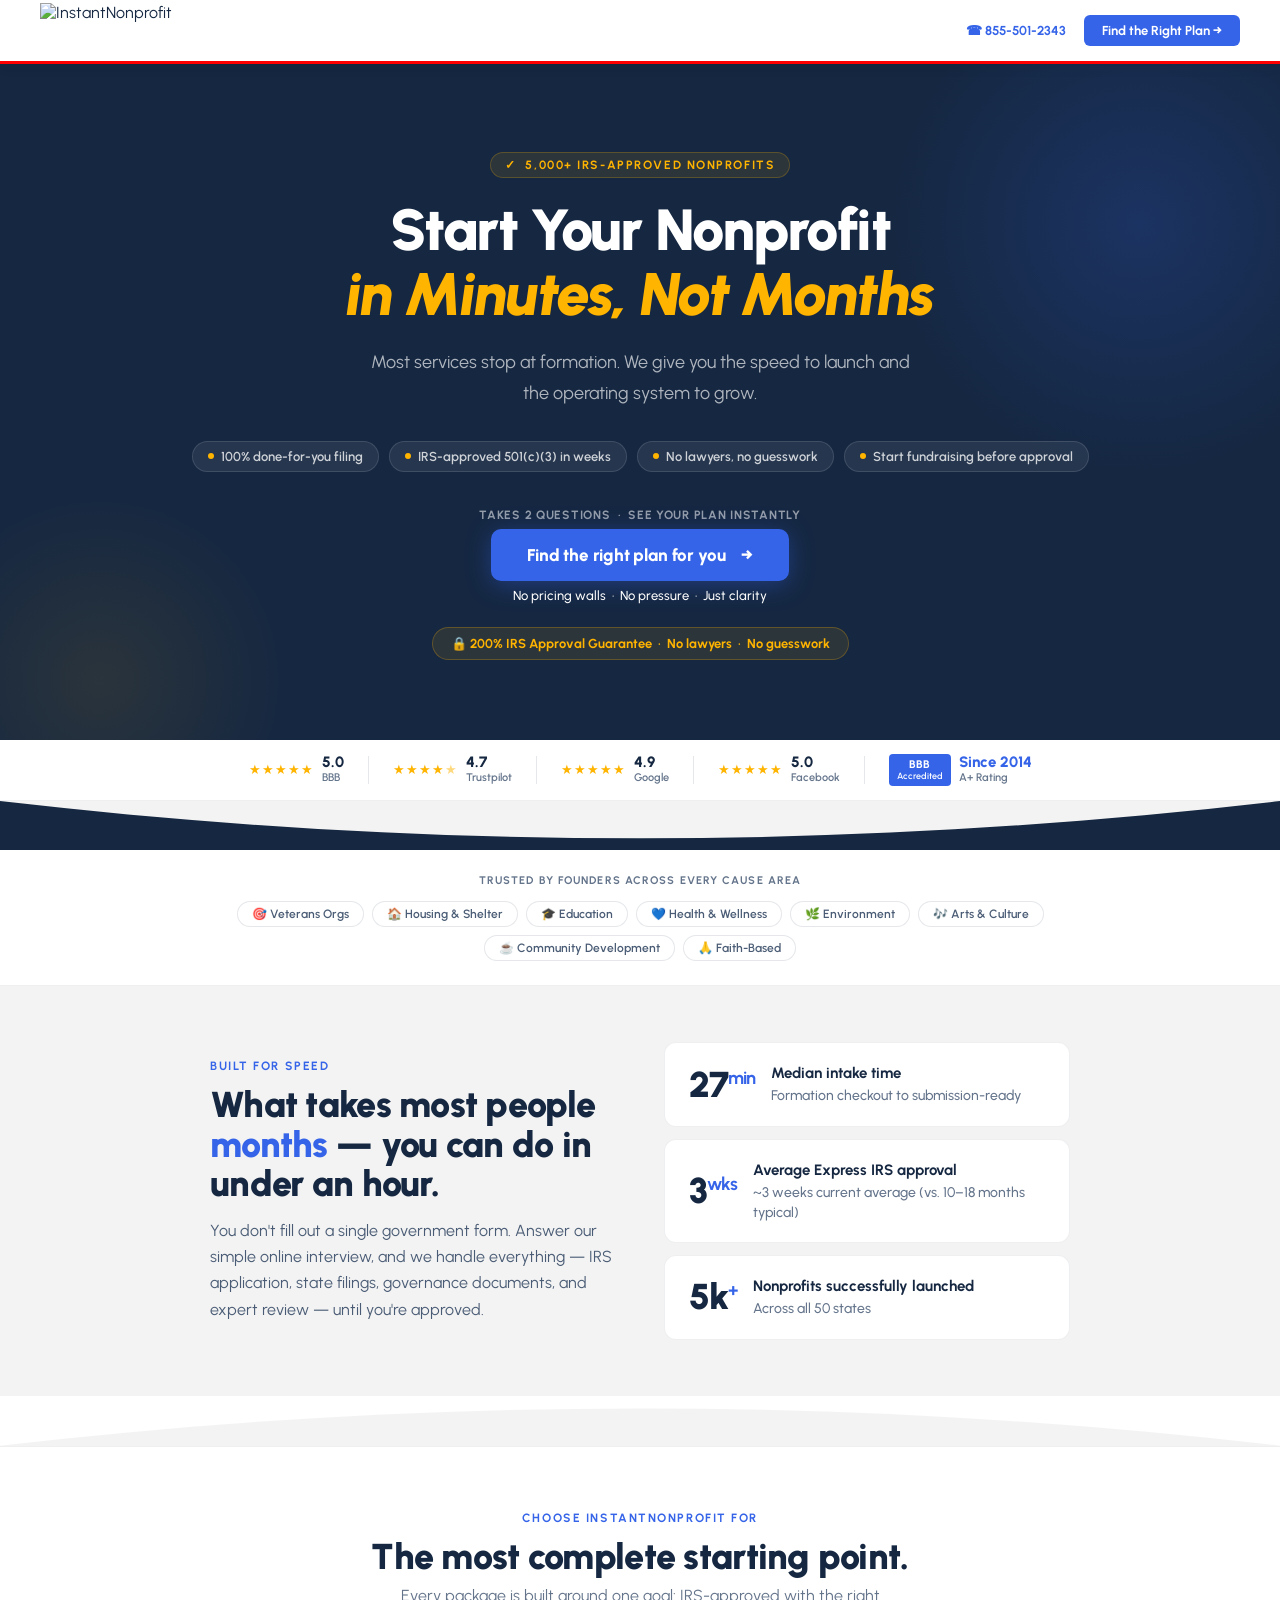
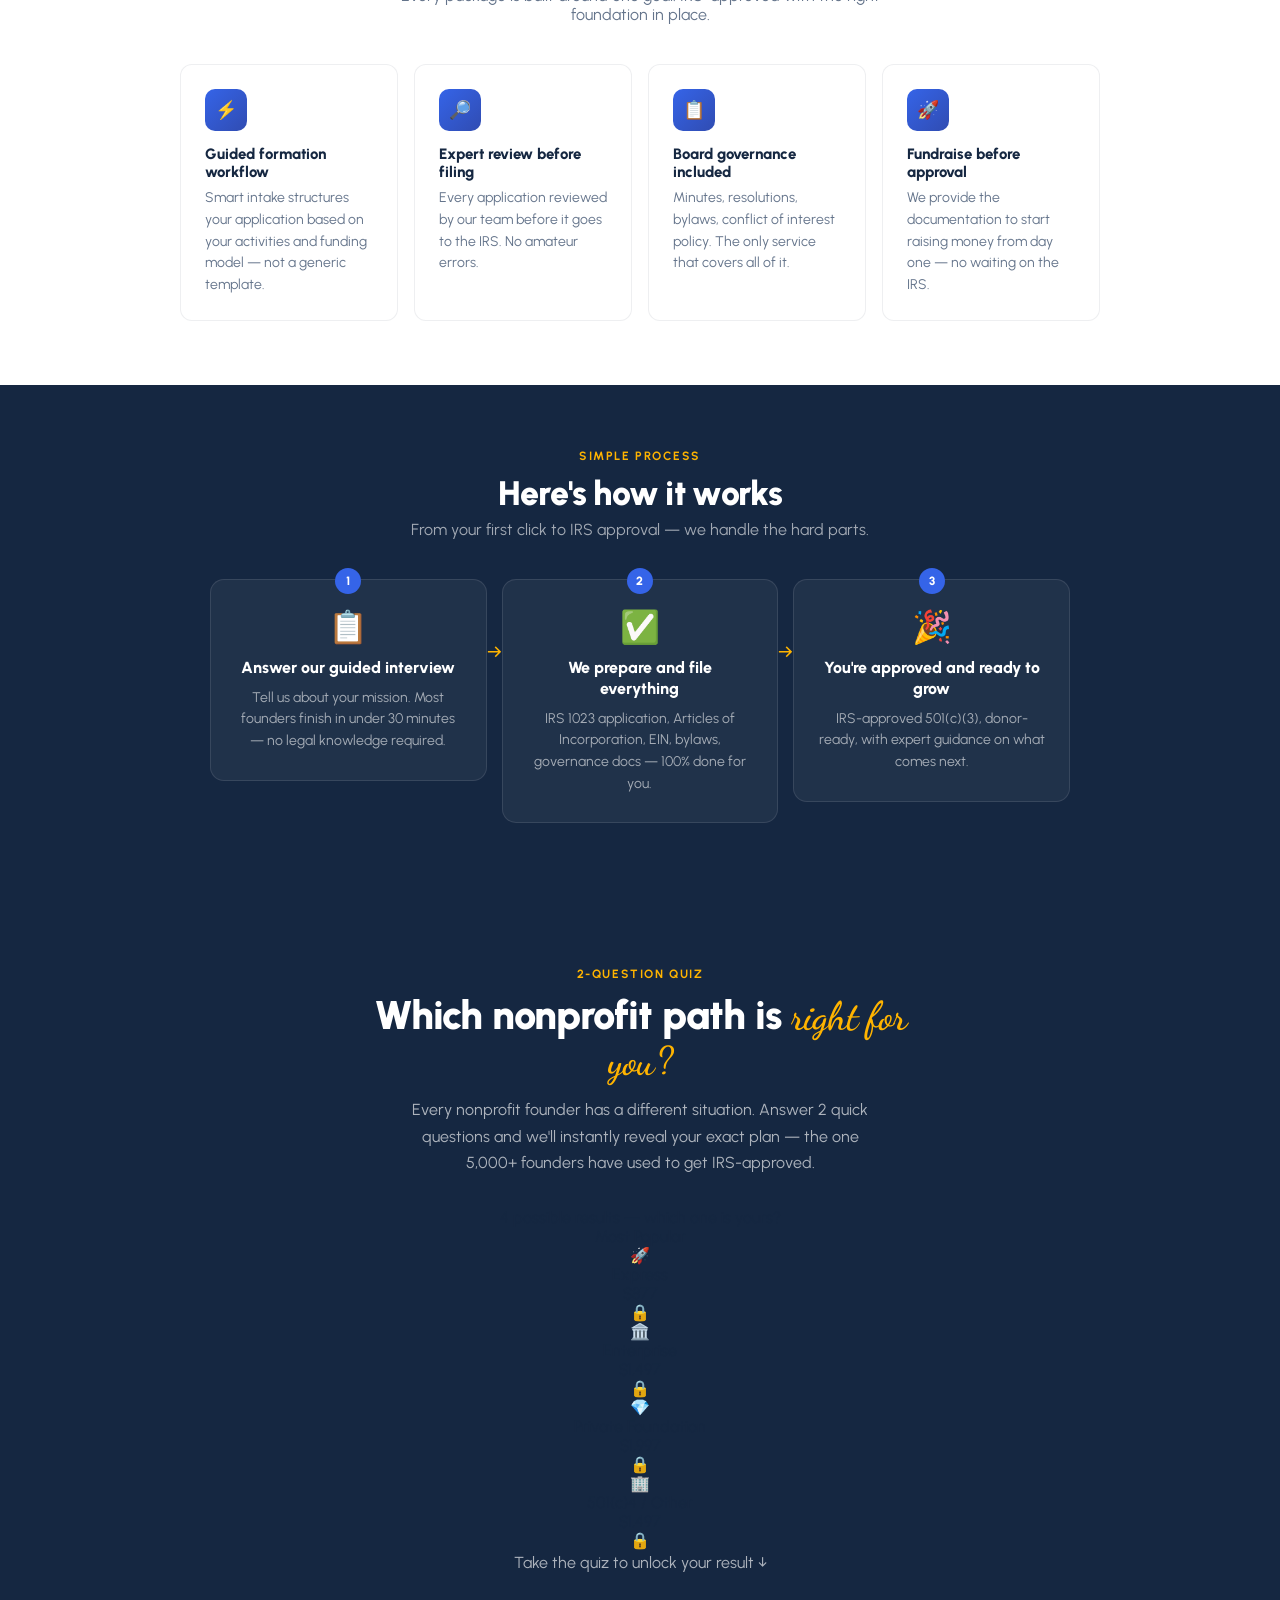
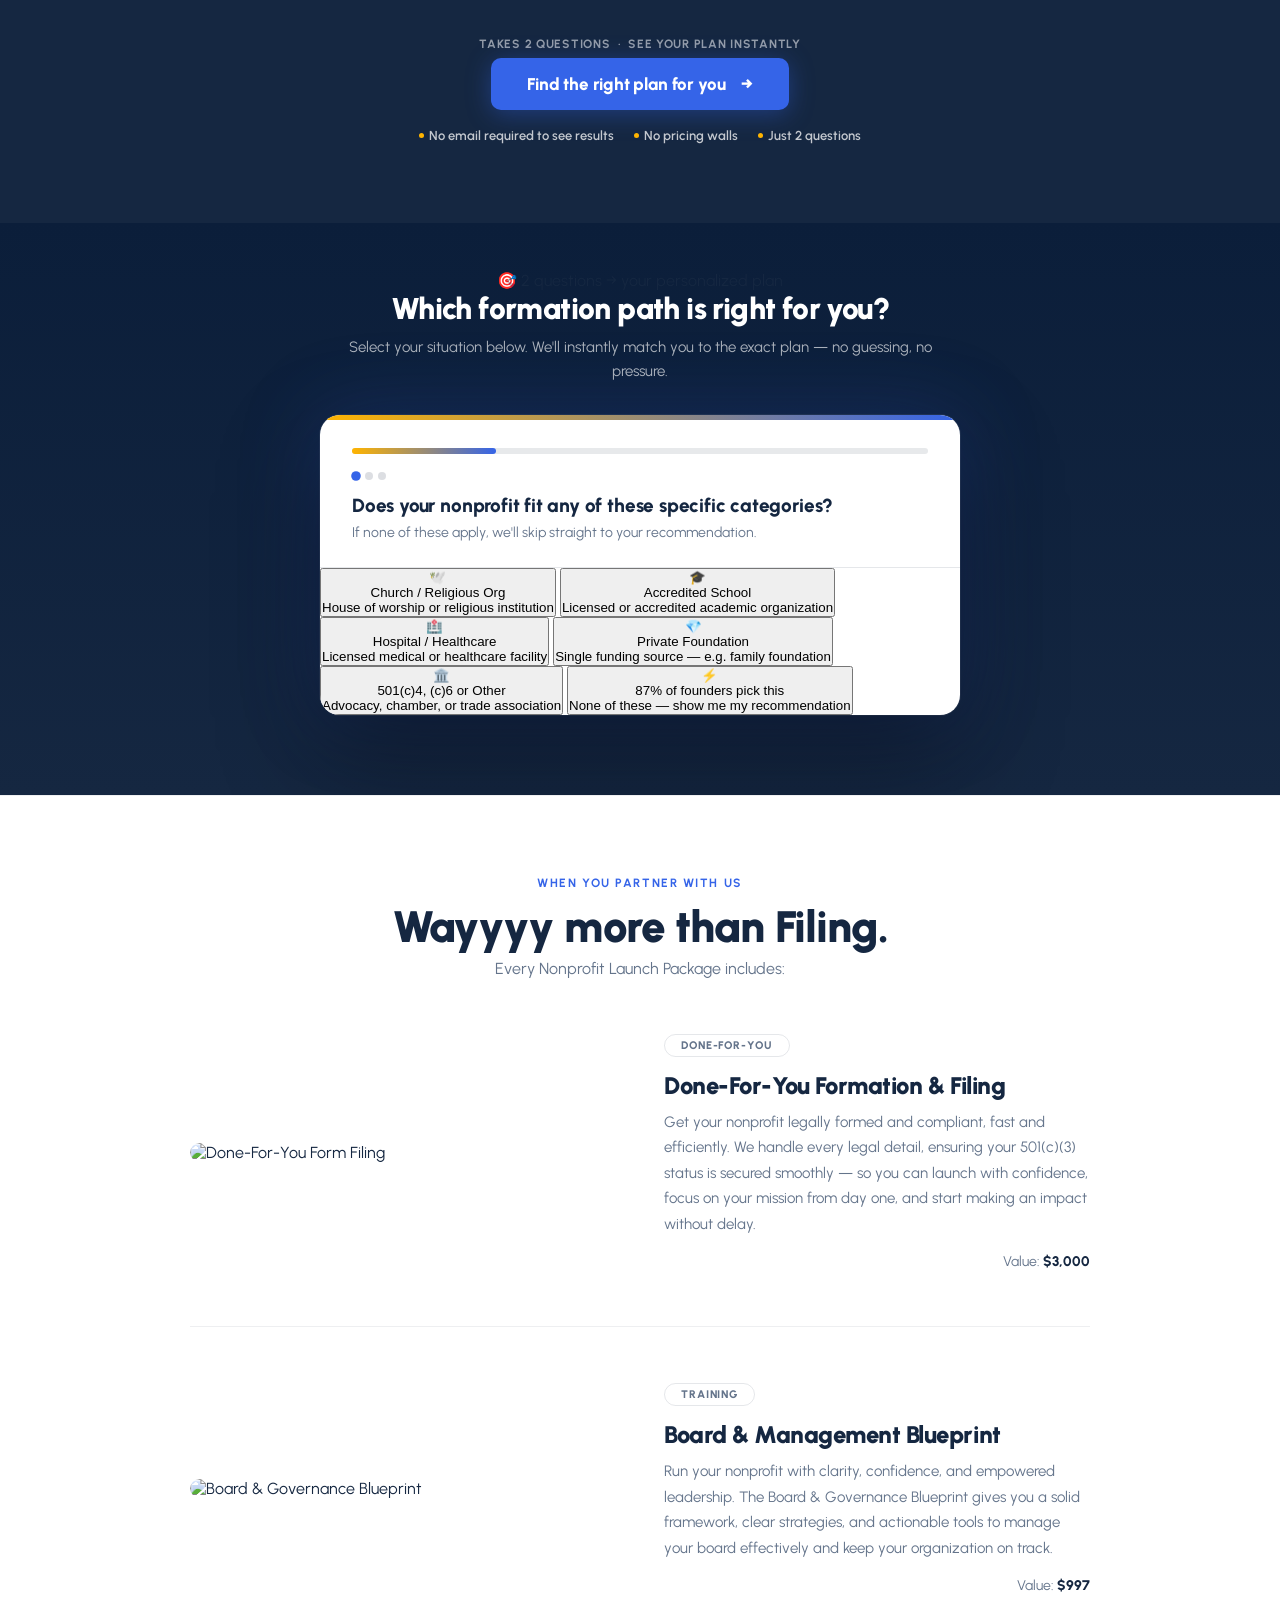
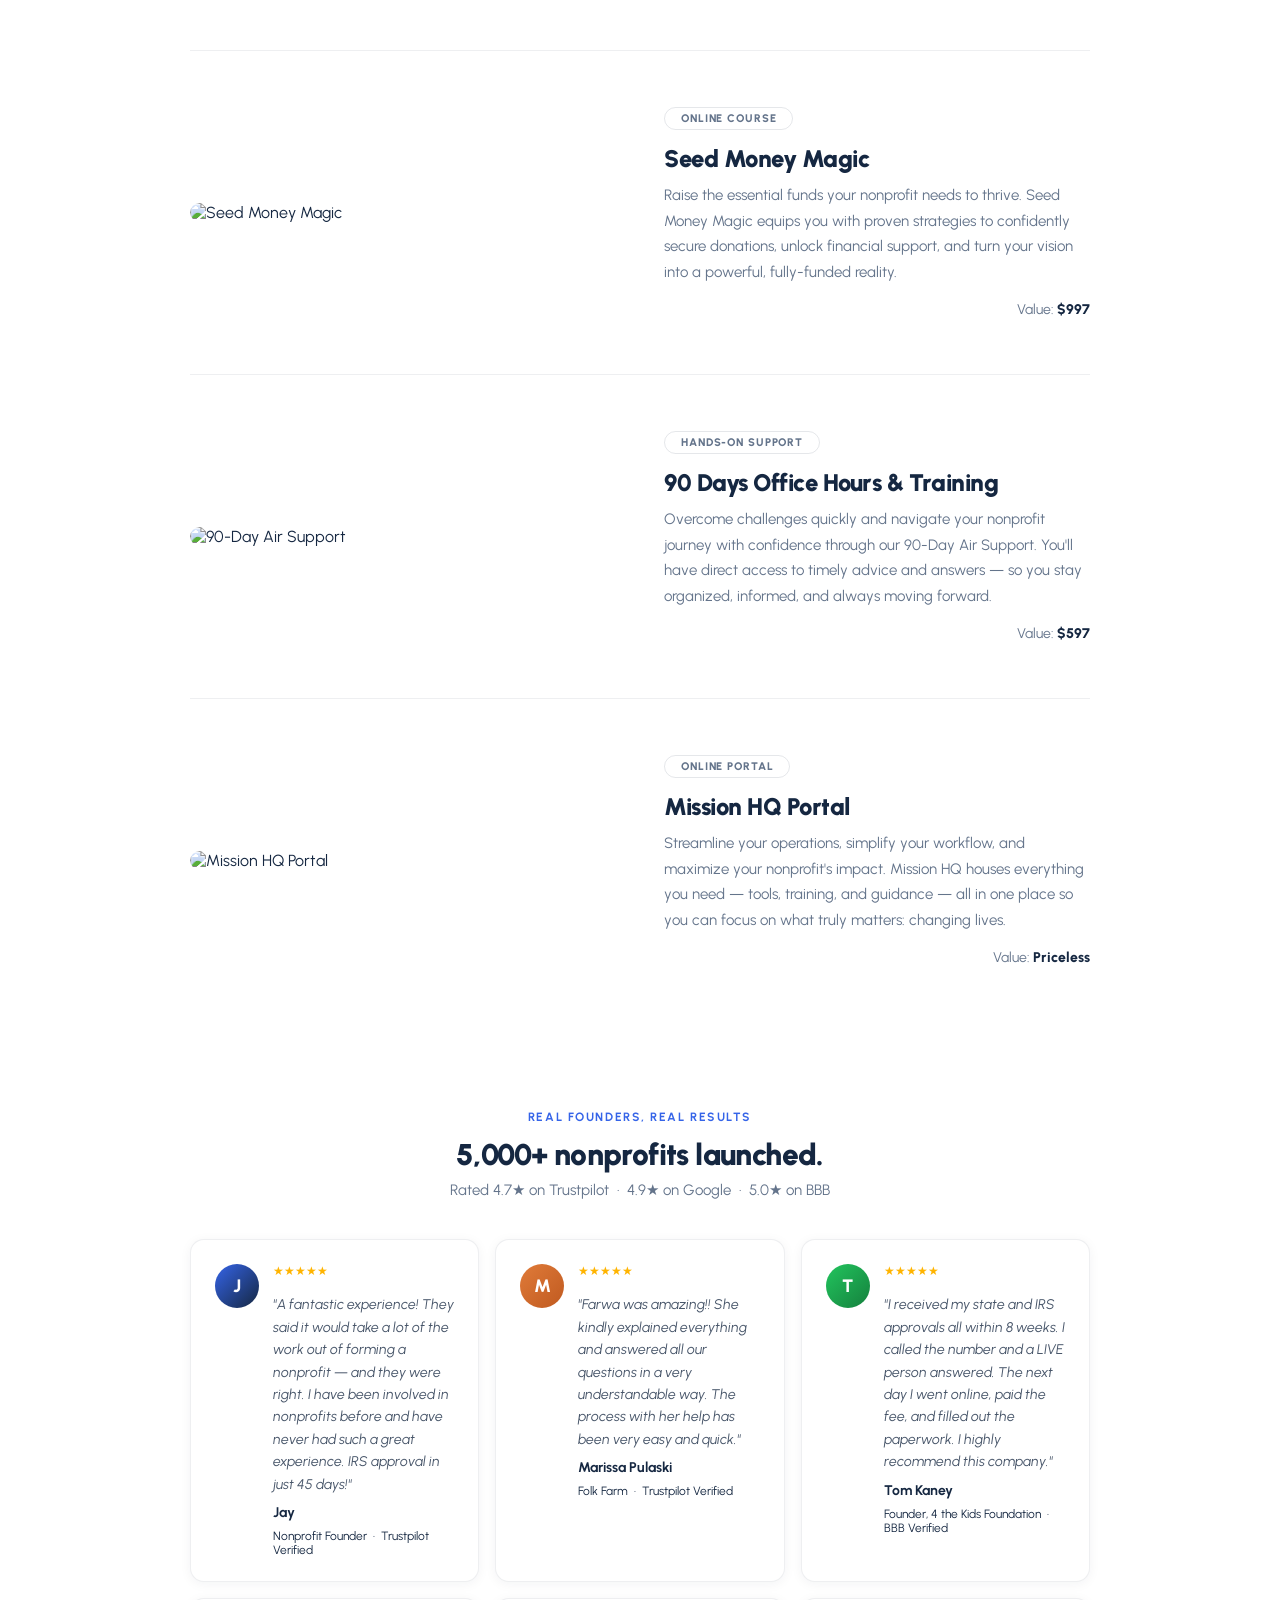
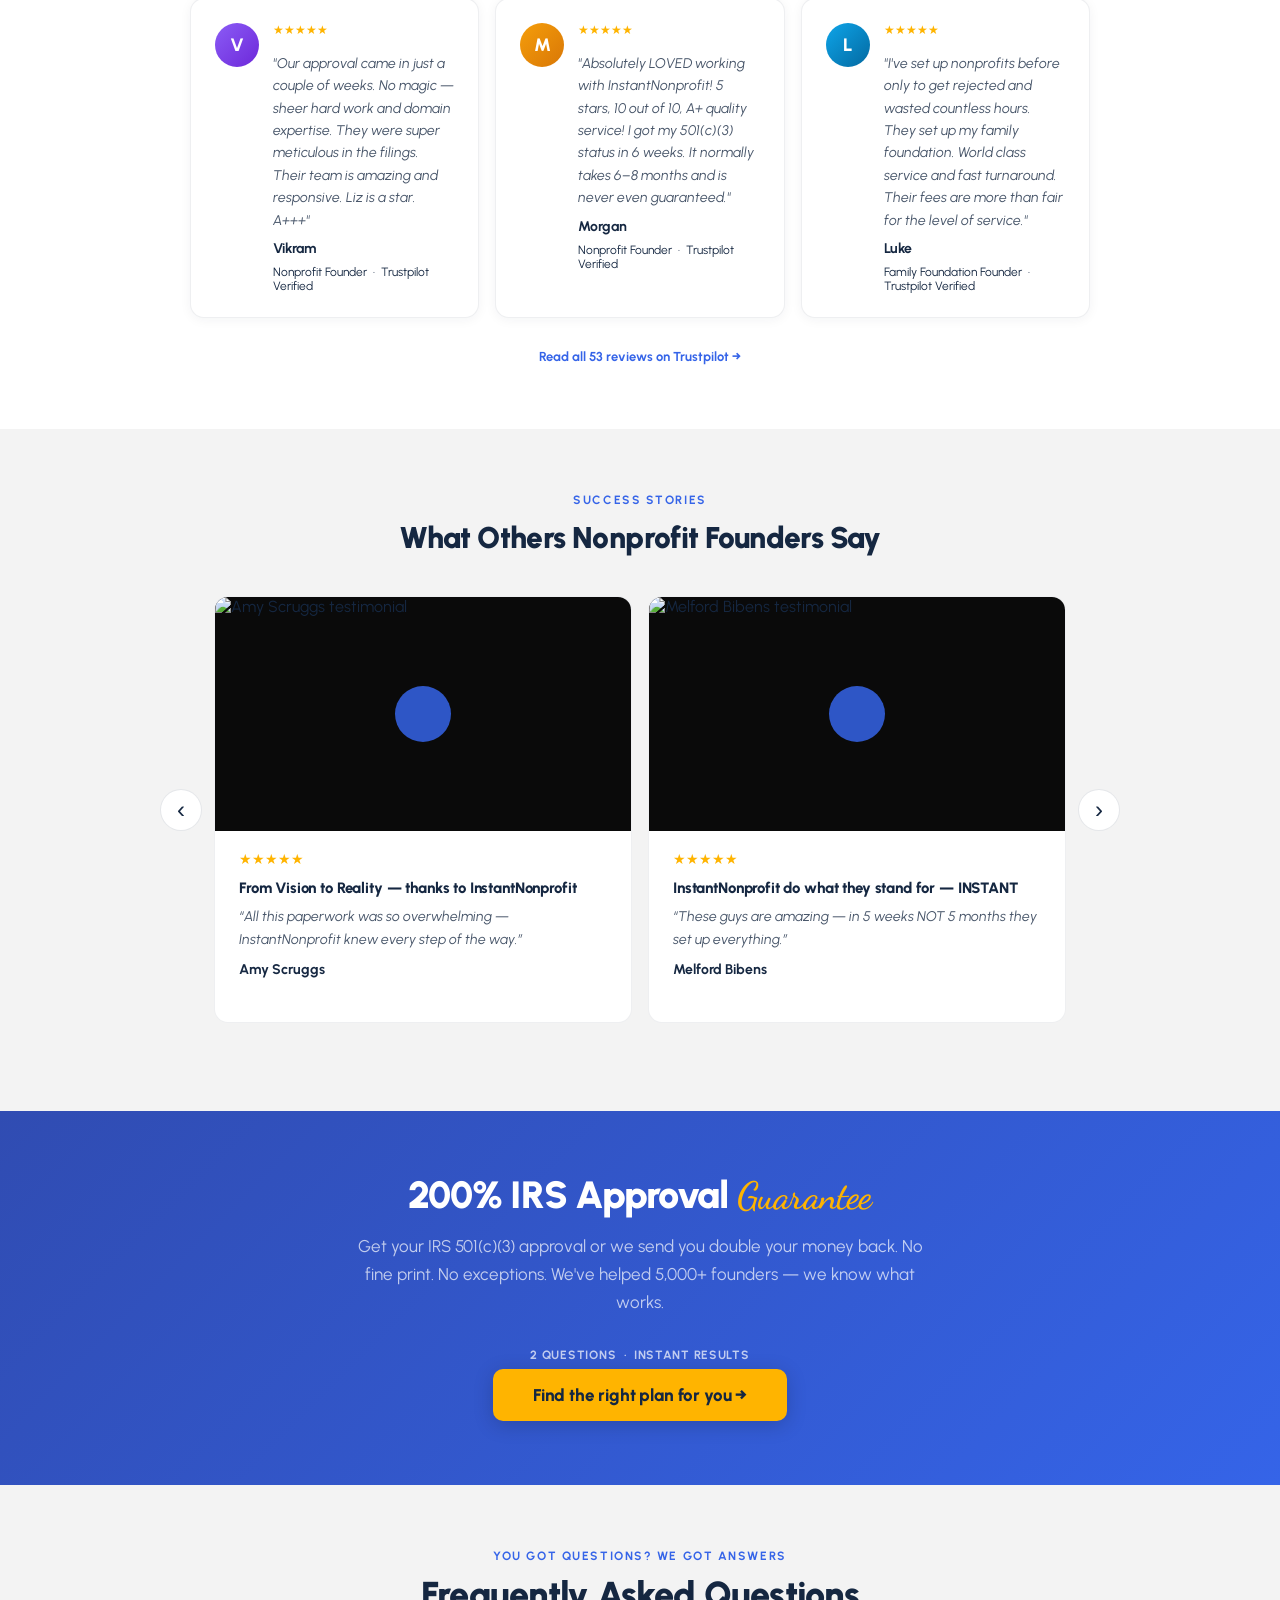
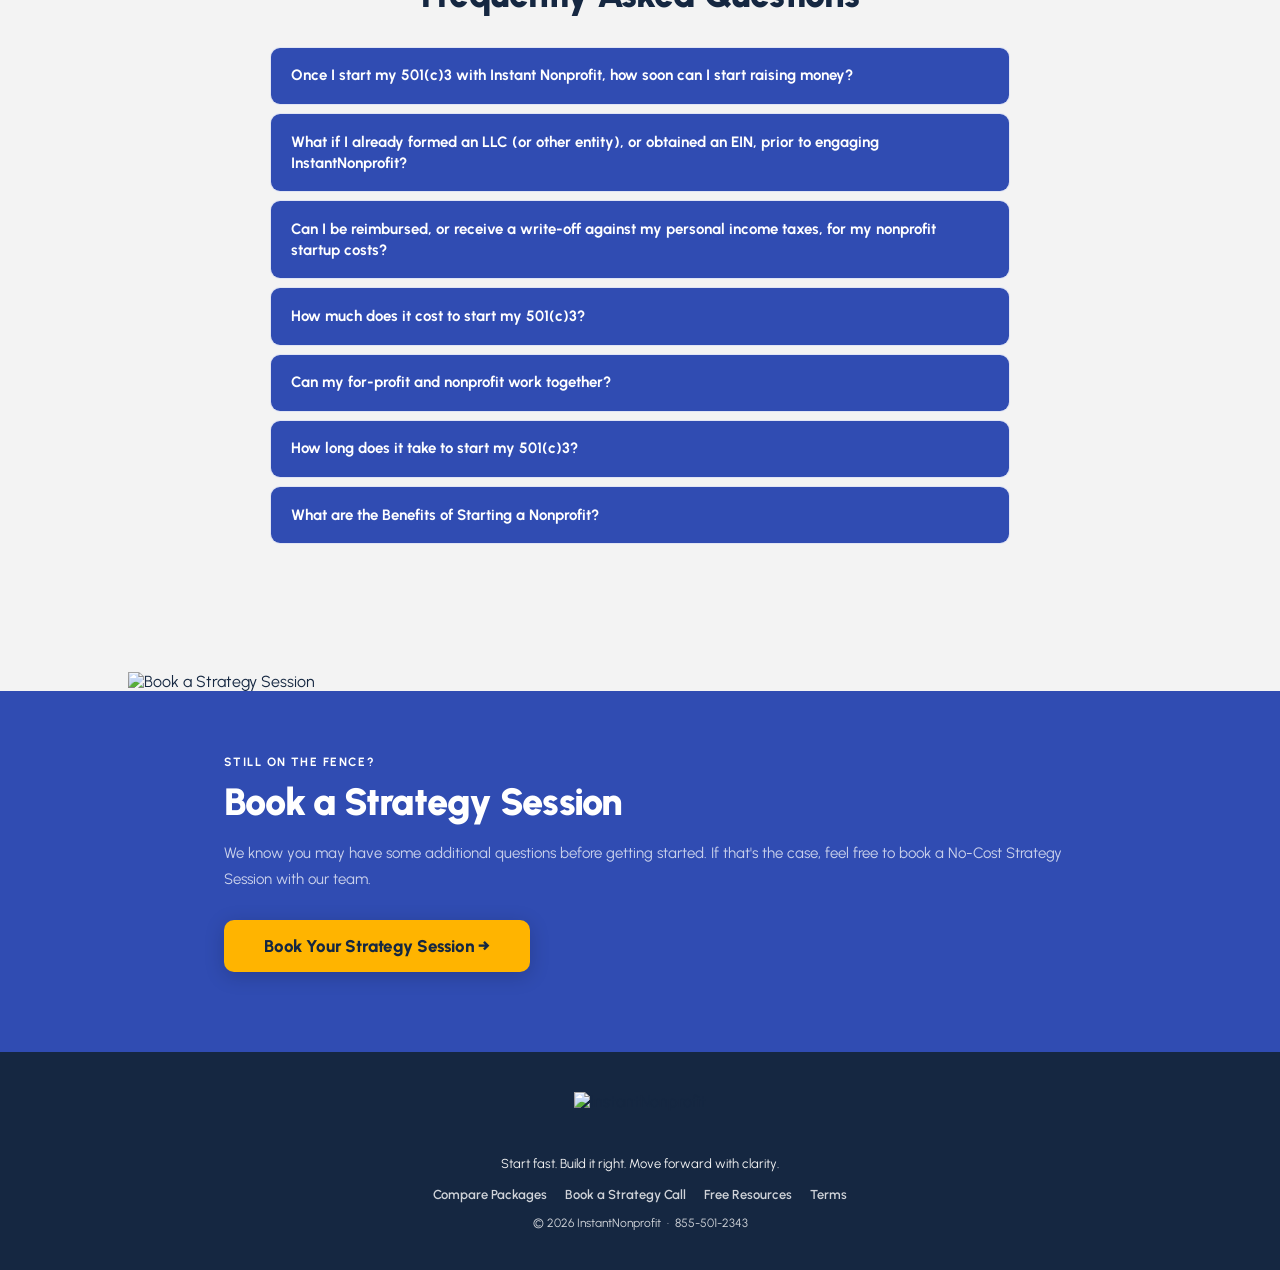
==== commit 47b93c5d: "Implement content updates" ====
--- a/index.html
+++ b/index.html
@@ -160,16 +160,74 @@
 
 <section class="quiz-front" id="quiz-front">
   <div class="quiz-front-inner">
-    <div class="section-eyebrow">Two-question quiz</div>
-    <h2>Find your <span class="script-accent" style="color:var(--sun-yellow);">exact path</span> forward.</h2>
-    <p>Two questions. We'll match you to the right formation plan and show you what the smartest founders do next.</p>
-    <div class="quiz-btn-wrap" style="display:inline-flex;flex-direction:column;align-items:center;">
-      <span class="quiz-btn-above">2 questions &nbsp;&middot;&nbsp; instant results</span>
+    <div class="section-eyebrow">2-Question Quiz</div>
+    <h2>Which nonprofit path is <span class="script-accent" style="color:var(--sun-yellow);">right for you?</span></h2>
+    <p>Every nonprofit founder has a different situation. Answer 2 quick questions and we'll instantly reveal your exact plan — the one 5,000+ founders have used to get IRS-approved.</p>
+
+    <div class="mystery-section">
+      <div class="mystery-label">4 possible results &mdash; which one is yours?</div>
+      <div class="mystery-grid">
+
+        <div class="mc">
+          <div class="mc-ribbon">Most Popular</div>
+          <div class="mc-icon">🚀</div>
+          <div class="mc-name">Express</div>
+          <div class="mc-price">$877</div>
+          <div class="mc-lines">
+            <div class="mc-line"></div>
+            <div class="mc-line s"></div>
+            <div class="mc-line"></div>
+          </div>
+          <div class="mc-lock">🔒</div>
+        </div>
+
+        <div class="mc">
+          <div class="mc-icon">🏛️</div>
+          <div class="mc-name">Enterprise</div>
+          <div class="mc-price">$1,497</div>
+          <div class="mc-lines">
+            <div class="mc-line"></div>
+            <div class="mc-line s"></div>
+            <div class="mc-line"></div>
+          </div>
+          <div class="mc-lock">🔒</div>
+        </div>
+
+        <div class="mc">
+          <div class="mc-icon">💎</div>
+          <div class="mc-name">Private Foundation</div>
+          <div class="mc-price">$1,997</div>
+          <div class="mc-lines">
+            <div class="mc-line"></div>
+            <div class="mc-line s"></div>
+            <div class="mc-line"></div>
+          </div>
+          <div class="mc-lock">🔒</div>
+        </div>
+
+        <div class="mc">
+          <div class="mc-icon">🏢</div>
+          <div class="mc-name">501(c)4 / Other</div>
+          <div class="mc-price">$1,497</div>
+          <div class="mc-lines">
+            <div class="mc-line"></div>
+            <div class="mc-line s"></div>
+            <div class="mc-line"></div>
+          </div>
+          <div class="mc-lock">🔒</div>
+        </div>
+
+      </div>
+      <p class="mystery-hint">Take the quiz to <span>unlock your result ↓</span></p>
+    </div>
+
+    <div class="quiz-btn-wrap" style="display:inline-flex;flex-direction:column;align-items:center;margin-top:1.75rem;">
+      <span class="quiz-btn-above">Takes 2 questions &nbsp;&middot;&nbsp; See your plan instantly</span>
       <a href="#quiz-engine" class="btn-primary" style="display:inline-flex;">Find the right plan for you &nbsp;<span class="btn-arrow">&#8594;</span></a>
     </div>
     <div class="quiz-reassurance">
       <span class="qr-item"><span class="qr-dot"></span>No email required to see results</span>
-      <span class="qr-item"><span class="qr-dot"></span>No pricing until you're ready</span>
+      <span class="qr-item"><span class="qr-dot"></span>No pricing walls</span>
       <span class="qr-item"><span class="qr-dot"></span>Just 2 questions</span>
     </div>
   </div>
@@ -177,34 +235,63 @@
 
 <section class="quiz-engine-wrap" id="quiz-engine">
   <div class="quiz-pre">
-    <div class="section-eyebrow" style="margin-bottom:8px;color:var(--sun-yellow);">&#9889; 2 questions &rarr; your personalized plan</div>
-    <h2>Take the Quiz &mdash; See the perfect plan for you.</h2>
-    <p>Answer below and we'll instantly show you the exact plan 5,000+ founders have used to get IRS-approved.</p>
+    <div class="quiz-pre-badge"><span>🎯</span> 2 questions &rarr; your personalized plan</div>
+    <h2>Which formation path is right for you?</h2>
+    <p>Select your situation below. We'll instantly match you to the exact plan — no guessing, no pressure.</p>
   </div>
   <div class="quiz-card">
     <div class="qcard-header" id="qcard-header">
       <div class="progress-track"><div class="progress-fill" id="progress-fill"></div></div>
       <div class="sdots"><div class="sdot active" id="sd1"></div><div class="sdot" id="sd2"></div><div class="sdot" id="sd3"></div></div>
-      <h3 id="q-title">Which category does your nonprofit fit?</h3>
-      <p id="q-sub">If none apply, skip down to "Charitable Tax-Exempt."</p>
+      <h3 id="q-title">Does your nonprofit fit any of these specific categories?</h3>
+      <p id="q-sub">If none of these apply, we'll skip straight to your recommendation.</p>
       <button class="back-link" id="back-btn">&#8592; Start over</button>
     </div>
-    <div class="q-options" id="q1-body">
-      <button class="q-opt" data-q1="church"><div class="q-opt-left"><div class="q-opt-title">Formal church or religious organization</div><div class="q-opt-desc">An established house of worship or religious institution</div></div><div class="q-opt-right"><div class="q-arrow">&#8250;</div></div></button>
-      <button class="q-opt" data-q1="church"><div class="q-opt-left"><div class="q-opt-title">Accredited school or educational institution</div><div class="q-opt-desc">A licensed or accredited academic organization</div></div><div class="q-opt-right"><div class="q-arrow">&#8250;</div></div></button>
-      <button class="q-opt" data-q1="church"><div class="q-opt-left"><div class="q-opt-title">Hospital or healthcare facility</div><div class="q-opt-desc">A licensed medical or healthcare organization</div></div><div class="q-opt-right"><div class="q-arrow">&#8250;</div></div></button>
-      <button class="q-opt" data-q1="foundation"><div class="q-opt-left"><div class="q-opt-title">Private foundation</div><div class="q-opt-desc">Single primary funding source — e.g. a family foundation</div></div><div class="q-opt-right"><div class="q-arrow">&#8250;</div></div></button>
-      <button class="q-opt" data-q1="c4"><div class="q-opt-left"><div class="q-opt-title">501(c)4, (c)6, or other non-charitable type</div><div class="q-opt-desc">Chamber of commerce, issue advocacy, trade association</div></div><div class="q-opt-right"><div class="q-arrow">&#8250;</div></div></button>
-      <button class="q-opt featured" data-q1="charitable"><div class="q-opt-left"><div class="q-opt-title" style="color:var(--electric-blue);">None of the above — which means you're Charitable Tax-Exempt like 87% of founders</div><div class="q-opt-desc">The most common path for new nonprofits</div></div><div class="q-opt-right"><span class="q-badge">Most common</span><div class="q-arrow" style="background:var(--electric-blue);color:#fff;">&#8250;</div></div></button>
-    </div>
-    <div class="q2-wrap" id="q2-body">
-      <div class="q2-note">&#128274; <strong>Not a locked-in decision.</strong> This only determines which IRS application we use — the 501(c)(3) status is identical either way, and there's no penalty if your revenue changes later.</div>
-      <button class="q-opt" data-q2="under"><div class="q-opt-left"><div class="q-opt-title">Under $50k per year — or not sure yet</div><div class="q-opt-desc">Small to medium org, or I'd like to raise more but don't know how much yet</div></div><div class="q-opt-right"><span class="q-badge">~80% choose this</span><div class="q-arrow">&#8250;</div></div></button>
-      <button class="q-opt" data-q2="over"><div class="q-opt-left"><div class="q-opt-title">$50k or more in any of the first 3 years</div><div class="q-opt-desc">Scaling quickly or already have major donors or grants lined up</div></div><div class="q-opt-right"><div class="q-arrow">&#8250;</div></div></button>
-    </div>
-    <div class="q3-wrap" id="q3-body">
-      <button class="q-opt" data-q3="foundation-programs"><div class="q-opt-left"><div class="q-opt-title">Run our own programs and initiatives</div><div class="q-opt-desc">We will directly execute work and serve our mission</div></div><div class="q-opt-right"><div class="q-arrow">&#8250;</div></div></button>
-      <button class="q-opt" data-q3="foundation-grants"><div class="q-opt-left"><div class="q-opt-title">Fund other organizations through grants</div><div class="q-opt-desc">We will deploy capital to support other nonprofits and causes</div></div><div class="q-opt-right"><div class="q-arrow">&#8250;</div></div></button>
+    <div class="qoc-grid" id="q1-body">
+      <button class="qoc-card" data-q1="church">
+        <span class="qoc-icon">🕊️</span>
+        <div class="qoc-title">Church / Religious Org</div>
+        <div class="qoc-desc">House of worship or religious institution</div>
+      </button>
+      <button class="qoc-card" data-q1="church">
+        <span class="qoc-icon">🎓</span>
+        <div class="qoc-title">Accredited School</div>
+        <div class="qoc-desc">Licensed or accredited academic organization</div>
+      </button>
+      <button class="qoc-card" data-q1="church">
+        <span class="qoc-icon">🏥</span>
+        <div class="qoc-title">Hospital / Healthcare</div>
+        <div class="qoc-desc">Licensed medical or healthcare facility</div>
+      </button>
+      <button class="qoc-card" data-q1="foundation">
+        <span class="qoc-icon">💎</span>
+        <div class="qoc-title">Private Foundation</div>
+        <div class="qoc-desc">Single funding source — e.g. family foundation</div>
+      </button>
+      <button class="qoc-card" data-q1="c4">
+        <span class="qoc-icon">🏛️</span>
+        <div class="qoc-title">501(c)4, (c)6 or Other</div>
+        <div class="qoc-desc">Advocacy, chamber, or trade association</div>
+      </button>
+      <button class="qoc-card qoc-star" data-q1="charitable">
+        <span class="qoc-icon">⚡</span>
+        <div class="qoc-pill">87% of founders pick this</div>
+        <div class="qoc-title">None of these &mdash; show me my recommendation</div>
+      </button>
+    </div>
+    <div class="q2-wrap qoc-duo" id="q2-body">
+      <div class="q2-note" style="grid-column:1/-1;margin-bottom:4px;">&#128274; <strong>Not a locked-in decision.</strong> This only determines which IRS application we use — the 501(c)(3) status is identical either way.</div>
+      <button class="qoc-card-lg" data-q2="under">
+        <div class="qoc-icon">🌱</div>
+        <div class="qoc-title">Under $50k per year</div>
+        <div class="qoc-desc">Small to medium org, or not sure yet</div>
+        <div class="qoc-pill">~80% of founders</div>
+      </button>
+      <button class="qoc-card-lg" data-q2="over">
+        <div class="qoc-icon">🚀</div>
+        <div class="qoc-title">$50k+ in any of the first 3 years</div>
+        <div class="qoc-desc">Scaling quickly or major donors lined up</div>
+      </button>
     </div>
   </div>
 </section>
@@ -520,7 +607,7 @@
               <div class="vtc-card">
                 <div class="vtc-video" data-src="https://player.vimeo.com/video/819138452?h=4296f7a536&amp;app_id=122963&autoplay=1&controls=1">
                   <img src="https://i.vimeocdn.com/video/1657905461-197df1355d35adc6dc7701ea4f9330caa20f77167640aa8bcf537f534d5a0d2e-d_1280.jpg" alt="Amy Scruggs testimonial" loading="lazy">
-                  <div class="vtc-play">&#9654;</div>
+                  <div class="vtc-play"></div>
                 </div>
                 <div class="vtc-body">
                   <div class="stars">&#9733;&#9733;&#9733;&#9733;&#9733;</div>
@@ -534,7 +621,7 @@
               <div class="vtc-card">
                 <div class="vtc-video" data-src="https://player.vimeo.com/video/886027356?h=9ff0850bdf&amp;app_id=122963&autoplay=1&controls=1">
                   <img src="https://i.vimeocdn.com/video/1755873387-800f8df317450d7b5b9082f33a4e548ed2efc096390d3745b287b23d3c3aa8cf-d_1280.jpg" alt="Melford Bibens testimonial" loading="lazy">
-                  <div class="vtc-play">&#9654;</div>
+                  <div class="vtc-play"></div>
                 </div>
                 <div class="vtc-body">
                   <div class="stars">&#9733;&#9733;&#9733;&#9733;&#9733;</div>
@@ -548,7 +635,7 @@
               <div class="vtc-card">
                 <div class="vtc-video" data-src="https://player.vimeo.com/video/816614748?app_id=122963&autoplay=1&controls=1">
                   <img src="https://i.vimeocdn.com/video/1653557956-6c25e48d28c0e6861b872e773894adc0e8b74019aef95836d2439b3ef4eb5c27-d_1280.jpg" alt="Erwin Valencia testimonial" loading="lazy">
-                  <div class="vtc-play">&#9654;</div>
+                  <div class="vtc-play"></div>
                 </div>
                 <div class="vtc-body">
                   <div class="stars">&#9733;&#9733;&#9733;&#9733;&#9733;</div>
@@ -562,7 +649,7 @@
               <div class="vtc-card">
                 <div class="vtc-video" data-src="https://player.vimeo.com/video/886011840?h=a99d893dd7&amp;app_id=122963&autoplay=1&controls=1">
                   <img src="https://i.vimeocdn.com/video/1755846075-a3a8eebe11b55977f1eb18ba23ef677cb6021390738665a2fda190417c465ac5-d_1280.jpg" alt="Cody Wood testimonial" loading="lazy">
-                  <div class="vtc-play">&#9654;</div>
+                  <div class="vtc-play"></div>
                 </div>
                 <div class="vtc-body">
                   <div class="stars">&#9733;&#9733;&#9733;&#9733;&#9733;</div>
@@ -600,31 +687,31 @@
     </div>
     <div class="faq-list">
       <div class="faq-item">
-        <button class="faq-q">Once I start my 501(c)3 with Instant Nonprofit, how soon can I start raising money? <span class="faq-arrow">&#9654;</span></button>
+        <button class="faq-q">Once I start my 501(c)3 with Instant Nonprofit, how soon can I start raising money? <span class="faq-arrow"></span></button>
         <div class="faq-a">So glad you asked! Unlike the misleading information found all over the Internet, there's a little-known IRS policy that allows you to start fundraising much sooner than previously believed.<br><br>The IRS' official policy is to <strong>back-date your 501(c)3 Tax-Exempt Status</strong> to the date when we file your <strong>Articles of Incorporation</strong>.<br><br>This means that your donors (both individual and corporate) can get a tax break by donating to you even <strong>before you receive your IRS Approval letter</strong> in the mail!<br><br>Every <strong>Nonprofit Launch Package</strong> comes with a document containing the exact IRS rule that makes this possible, so you can use it to <strong>raise money right away</strong>!</div>
       </div>
       <div class="faq-item">
-        <button class="faq-q">What if I already formed an LLC (or other entity), or obtained an EIN, prior to engaging InstantNonprofit? <span class="faq-arrow">&#9654;</span></button>
+        <button class="faq-q">What if I already formed an LLC (or other entity), or obtained an EIN, prior to engaging InstantNonprofit? <span class="faq-arrow"></span></button>
         <div class="faq-a">Not a problem! While most of our customers come to us for a fresh start so we can do everything from A to Z, some have already taken a step forward by starting an LLC or another entity with the intent of obtaining Tax-Exempt Status.<br><br>We commend those efforts — it's much better to try something than to try nothing!<br><br>In every case, we will inspect your paperwork for accuracy and ensure all required language is included. We find that in about 66% of cases, customers who self-incorporate fail to add the required addenda — known as the <strong>Purpose and Dissolution Clause</strong>.<br><br>Your state may not require these provisions, but if they are missing, we will need to amend your articles, or the IRS will reject your application. We do this at no extra charge, but government filing fees apply.<br><br>Also, any EIN that was assigned to another entity at any time <strong>cannot</strong> be applied to your new nonprofit — you'll need a new one.<br><br>The BEST thing to do before starting with us is… <strong>NOTHING!</strong> It's easiest to start fresh with InstantNonprofit — because we do it all <strong>FOR</strong> you!</div>
       </div>
       <div class="faq-item">
-        <button class="faq-q">Can I be reimbursed, or receive a write-off against my personal income taxes, for my nonprofit startup costs? <span class="faq-arrow">&#9654;</span></button>
+        <button class="faq-q">Can I be reimbursed, or receive a write-off against my personal income taxes, for my nonprofit startup costs? <span class="faq-arrow"></span></button>
         <div class="faq-a">GREAT QUESTION! So many founders put forth their <strong>own hard-earned money</strong> to start a nonprofit by paying for filing services, building a website, or purchasing other products and services before officially launching — then wonder if there is any way to be credited for those expenses.<br><br>The great news is that <strong>YES</strong> — you can choose to be <strong>reimbursed</strong> (your nonprofit can pay you back after raising funds or receiving a grant), or you can choose to <strong>write it off as a charitable donation</strong> on your personal or business income taxes.<br><br>Keep receipts for these expenditures, and it's wise to create a paper trail, such as an invoice or acknowledgment of the expense provided by the nonprofit to the source of the funds.</div>
       </div>
       <div class="faq-item">
-        <button class="faq-q">How much does it cost to start my 501(c)3? <span class="faq-arrow">&#9654;</span></button>
+        <button class="faq-q">How much does it cost to start my 501(c)3? <span class="faq-arrow"></span></button>
         <div class="faq-a">The IRS has created two paths to 501(c)3 tax-exempt status based on expected donations:<br><br>1. <strong>Organizations confident they will raise more than $50,000</strong> in the current tax year or in any of the following two tax years qualify for our <strong>Enterprise Plan</strong>.<br><br>2. <strong>Organizations with expected donations below $50,000/year</strong>, or without a clear path to exceed that amount, qualify for our <strong>Express Plan</strong>.<br><br>About <strong>82% of our customers qualify</strong> for the <strong>Streamlined IRS Application</strong> for Tax Exempt Status, while the other <strong>18% must use the Long-Form 1023 Process</strong> (see <strong>Enterprise</strong> and <strong>Evolved</strong>).<br><br>If you are a <strong>small, local, or limited-funds founder</strong> with a modest projected budget and scope of activities, choose the <strong>Express Launch Package</strong>. If you exceed your wildest fundraising dreams under this package, don't worry! <strong>There is no penalty</strong>, and you do not have to re-file anything. You will simply report your donations to the IRS as normal in the following year.<br><br>However, if you have a <strong>projected budget larger than $50k</strong> in 2025, 2026 or 2027 you will choose between <strong>Enterprise</strong> and <strong>Evolved</strong>.<br><br>The <strong>Enterprise Plan</strong> certainly gets the job done and, as you can see on this page, it includes <strong>far more than other offerings</strong> from providers who claim to be effective at creating 501(c)3 organizations.<br><br>But for those proven leaders who want to get out of the gate faster and more effectively to <strong>maximize their impact</strong> — by getting support not only for creating the organization and covering the required items — there is the premium <strong>Evolved Launch Package</strong>.<br><br>With <strong>Evolved</strong>, once we file your IRS application, we move on to coaching and training, and together we embark on the two other major pillars of your nonprofit's success:<br><br>1. We build your organization's <strong>Case for Support</strong> (by wrapping up <strong>Mission</strong>, <strong>Vision</strong>, <strong>Values</strong>, <strong>Milestones</strong>, and <strong>Strategy</strong> into a set of "North Star" guiding documents).<br><br>2. We guide you through our <strong>Fundraising Masterclass</strong>, so you can have the <strong>Tools</strong>, <strong>Strategy</strong>, and <strong>Assets</strong> to go from zero to $1 Million or more in your first 12 months.<br><br>Learn more details, choose the right plan for you, and get started by clicking <strong>"Get Plans &amp; Pricing"</strong> on this page.</div>
       </div>
       <div class="faq-item">
-        <button class="faq-q">Can my for-profit and nonprofit work together? <span class="faq-arrow">&#9654;</span></button>
+        <button class="faq-q">Can my for-profit and nonprofit work together? <span class="faq-arrow"></span></button>
         <div class="faq-a">Yes, you can build a <strong>strategic partnership</strong> between your for-profit and nonprofit. However, your nonprofit will be set up as its <strong>own entity</strong> and must operate independently, with <strong>separate decision-making processes and finances</strong> from your for-profit.</div>
       </div>
       <div class="faq-item">
-        <button class="faq-q">How long does it take to start my 501(c)3? <span class="faq-arrow">&#9654;</span></button>
+        <button class="faq-q">How long does it take to start my 501(c)3? <span class="faq-arrow"></span></button>
         <div class="faq-a">While we don't claim to control the IRS (if we did, we'd gladly lower your taxes!), InstantNonprofit is known to cut IRS approval times by half to two-thirds thanks to our <strong>"love letter to a bureaucrat"</strong> approach.<br><br>We don't just rely on the IRS online process — we also attach a detailed, professionally formatted <strong>54-page PDF</strong> outlining your organization's activities. This helps the IRS agent reviewing your file feel confident, organized, and ready to hit the <strong>"APPROVED"</strong> button without delays or questions.<br><br>There are two factors influencing how long this takes:<br><br>1. <strong>Your time investment:</strong> Depending on the IRS 1023 application type:<br>- Streamlined: Less than <strong>30 minutes</strong> of your time.<br>- Long-Form: Around <strong>90 minutes</strong> on average.<br><br>2. <strong>Our submission time and government processing times:</strong><br>- Once we have your information, our team double-checks for accuracy and submits within <strong>48-72 hours</strong>.<br><br><strong>State Incorporation:</strong><br>Post-COVID, state wait times vary:<br>- <strong>Florida:</strong> 6-12 weeks.<br>- <strong>AL, AZ, CT, DC, GA, IL, IA, MI, NE, NY, ND, PA, SD:</strong> 2-4 weeks.<br>- <strong>All other states:</strong> 2-3 days to 2 weeks.<br><br><strong>IRS Processing Times:</strong><br>- <strong>Streamlined:</strong> 6-9 weeks on average.<br>- <strong>Long-Form:</strong> 8-20 weeks on average.<br><br>We take a complex, bureaucratic process and turn it into clear, simple steps you can understand — just like a conversation over coffee.</div>
       </div>
       <div class="faq-item">
-        <button class="faq-q">What are the Benefits of Starting a Nonprofit? <span class="faq-arrow">&#9654;</span></button>
+        <button class="faq-q">What are the Benefits of Starting a Nonprofit? <span class="faq-arrow"></span></button>
         <div class="faq-a"><strong>Pros of Starting a 501(c)3 Nonprofit:</strong><br><br>1. <strong>Tax Benefits:</strong> Donations are tax-deductible, and the organization is exempt from federal income tax.<br><br>2. <strong>Access to Grants:</strong> Eligible for a wide range of public and private grants, as well as government resources, including a $120,000/year Google Ads grant.<br><br>3. <strong>Positive Image:</strong> The "Halo Effect" enhances reputation and attracts support.<br><br>4. <strong>Sense of Purpose:</strong> Employees are motivated by the intrinsic rewards of meaningful work.<br><br>5. <strong>Perpetuity:</strong> Nonprofits exist indefinitely, ensuring long-term impact.<br><br>6. <strong>Liability Protection:</strong> Provides limited liability protection for directors, officers, and staff.</div>
       </div>
     </div>
@@ -729,13 +816,14 @@
     if (val === 'charitable') {
         document.getElementById('q-title').textContent = 'How much do you expect to raise in the first 3 years?';
         document.getElementById('q-sub').textContent = 'The IRS uses this to determine which application is required. The 501(c)(3) status is identical either way.';
-        document.getElementById('q2-body').classList.add('show');
         setProgress(66, 2);
     } else if (val === 'foundation') {
-        document.getElementById('q-title').textContent = 'One more question about your foundation.';
-        document.getElementById('q-sub').textContent = 'This helps us match you with the right programs for your foundation type.';
-        document.getElementById('q3-body').classList.add('show');
-        setProgress(66, 2);
+        document.getElementById('q-title').textContent = 'Got it.';
+        document.getElementById('q-sub').textContent = 'Loading your recommended path\u2026';
+        setProgress(100, 3);
+        setTimeout(function () {
+            showResults('pkg-foundation', 'foundation');
+        }, 400);
     } else if (val === 'church') {
         document.getElementById('q-title').textContent = 'Got it.';
         document.getElementById('q-sub').textContent = 'Loading your recommended path\u2026';
@@ -764,7 +852,7 @@
  * Quiz Step 2 — revenue threshold (charitable path)
  */
 function pickQ2(val) {
-    document.getElementById('q2-body').classList.remove('show');
+    document.getElementById('q2-body').style.display = 'none';
     document.getElementById('q-title').textContent = 'Got it.';
     document.getElementById('q-sub').textContent = 'Loading your recommended path\u2026';
     setProgress(100, 3);
@@ -776,30 +864,15 @@
 }
 
 /**
- * Quiz Step 3 — foundation variant
- */
-function pickQ3(variant) {
-    document.getElementById('q3-body').classList.remove('show');
-    document.getElementById('q-title').textContent = 'Got it.';
-    document.getElementById('q-sub').textContent = 'Loading your recommended path\u2026';
-    setProgress(100, 3);
-
-    setTimeout(function () {
-        showResults('pkg-foundation', variant);
-    }, 400);
-}
-
-/**
  * Reset quiz back to step 1
  */
 function goBack() {
     hideAllPkgs();
     document.getElementById('results-section').classList.remove('show');
-    document.getElementById('q1-body').style.display = 'flex';
-    document.getElementById('q2-body').classList.remove('show');
-    document.getElementById('q3-body').classList.remove('show');
-    document.getElementById('q-title').textContent = 'Which category does your nonprofit fit?';
-    document.getElementById('q-sub').textContent = 'If none apply, skip down to "Charitable Tax-Exempt."';
+    document.getElementById('q1-body').style.display = 'grid';
+    document.getElementById('q2-body').style.display = 'grid';
+    document.getElementById('q-title').textContent = 'Does your nonprofit fit any of these specific categories?';
+    document.getElementById('q-sub').textContent = 'If none of these apply, we\'ll skip straight to your recommendation.';
     document.getElementById('back-btn').style.display = 'none';
     setProgress(33, 1);
 }
@@ -865,9 +938,6 @@
 });
 document.querySelectorAll('[data-q2]').forEach(function (btn) {
     btn.addEventListener('click', function () { pickQ2(btn.dataset.q2); });
-});
-document.querySelectorAll('[data-q3]').forEach(function (btn) {
-    btn.addEventListener('click', function () { pickQ3(btn.dataset.q3); });
 });
 document.getElementById('back-btn').addEventListener('click', goBack);
 document.querySelectorAll('.faq-q').forEach(function (btn) {
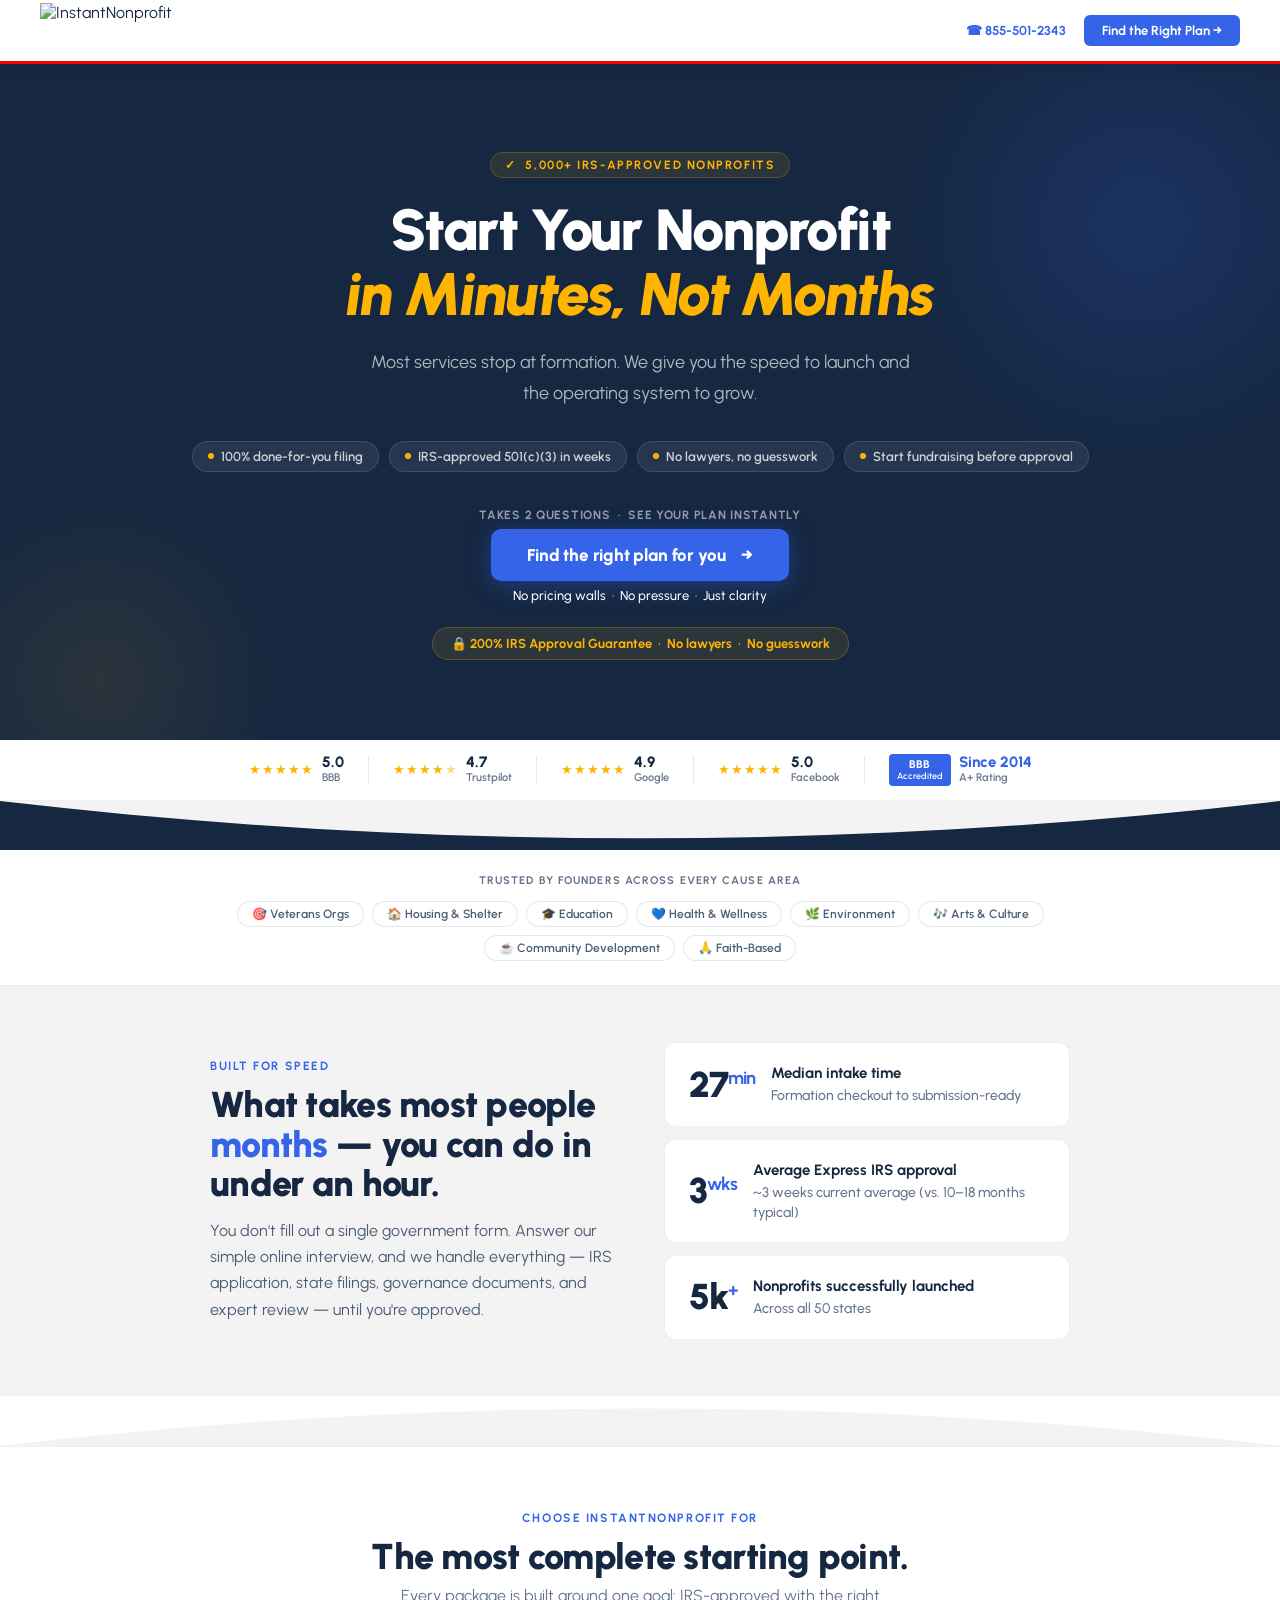
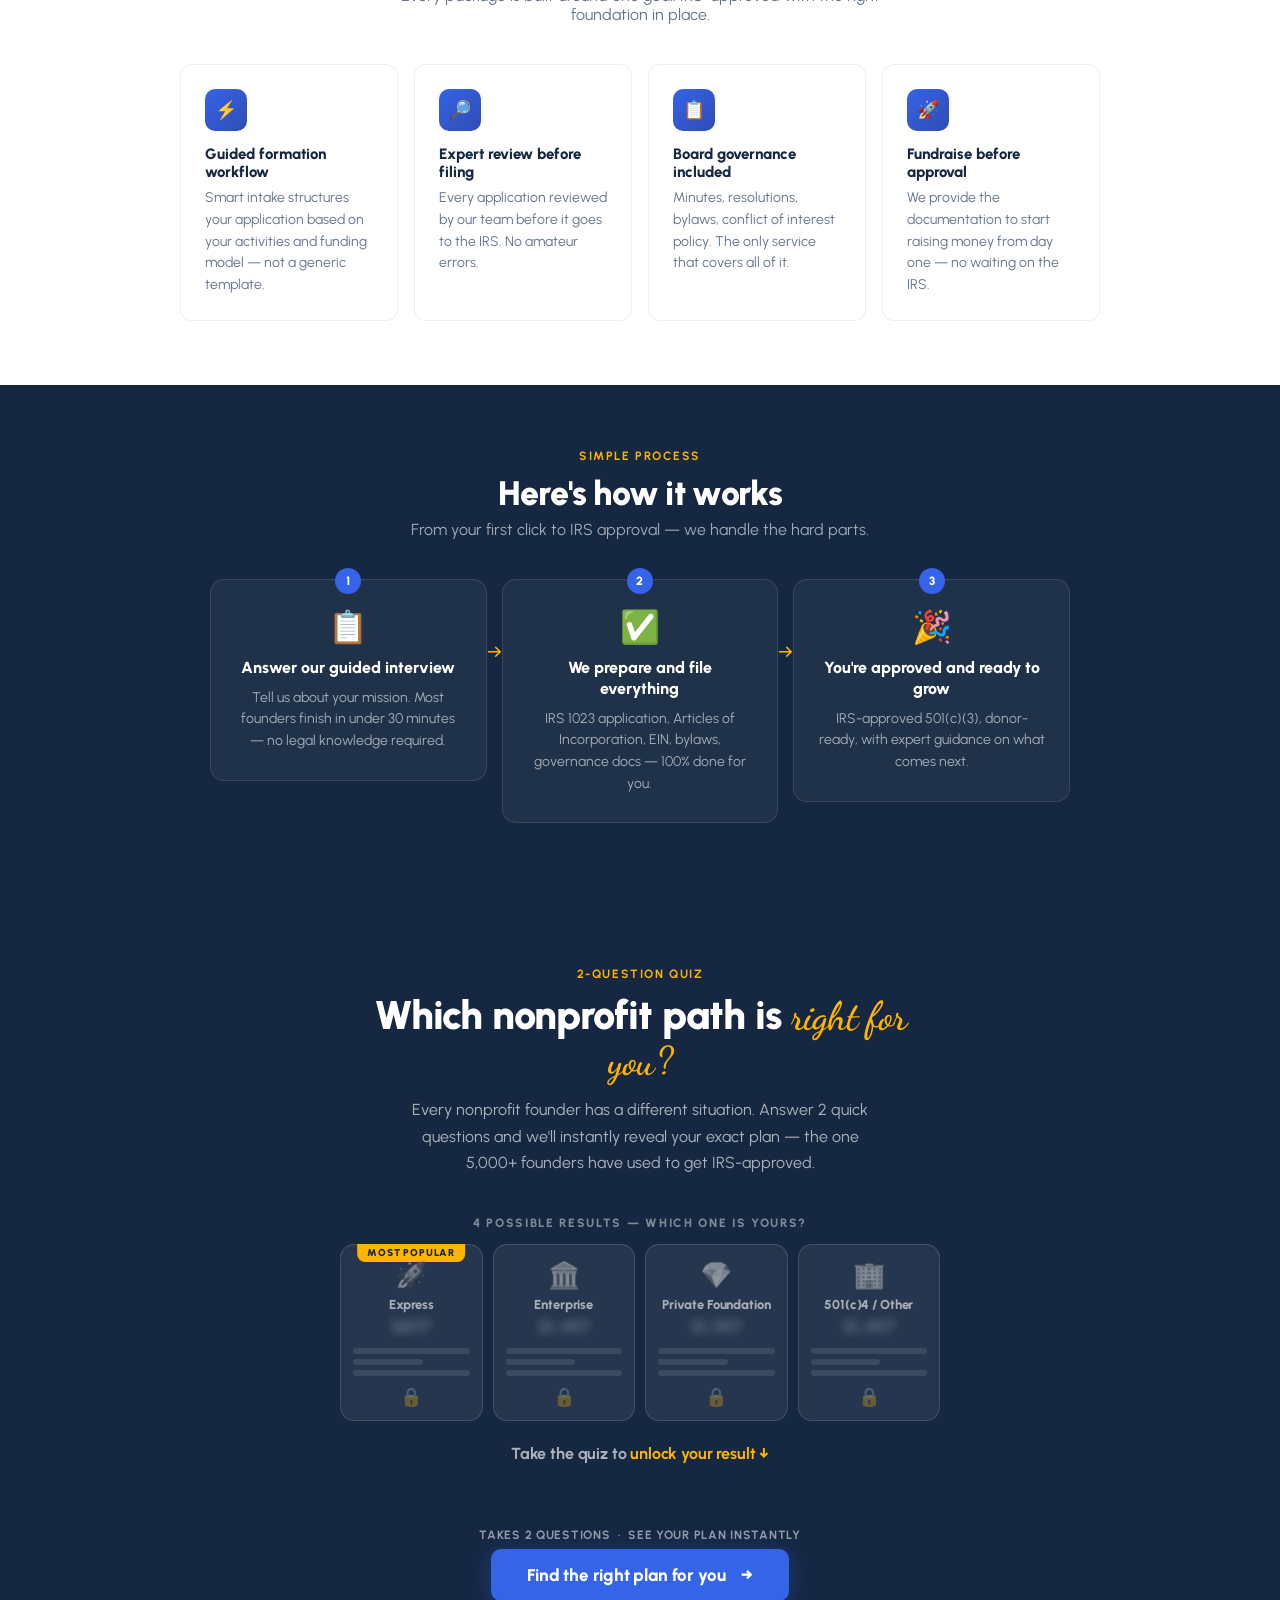
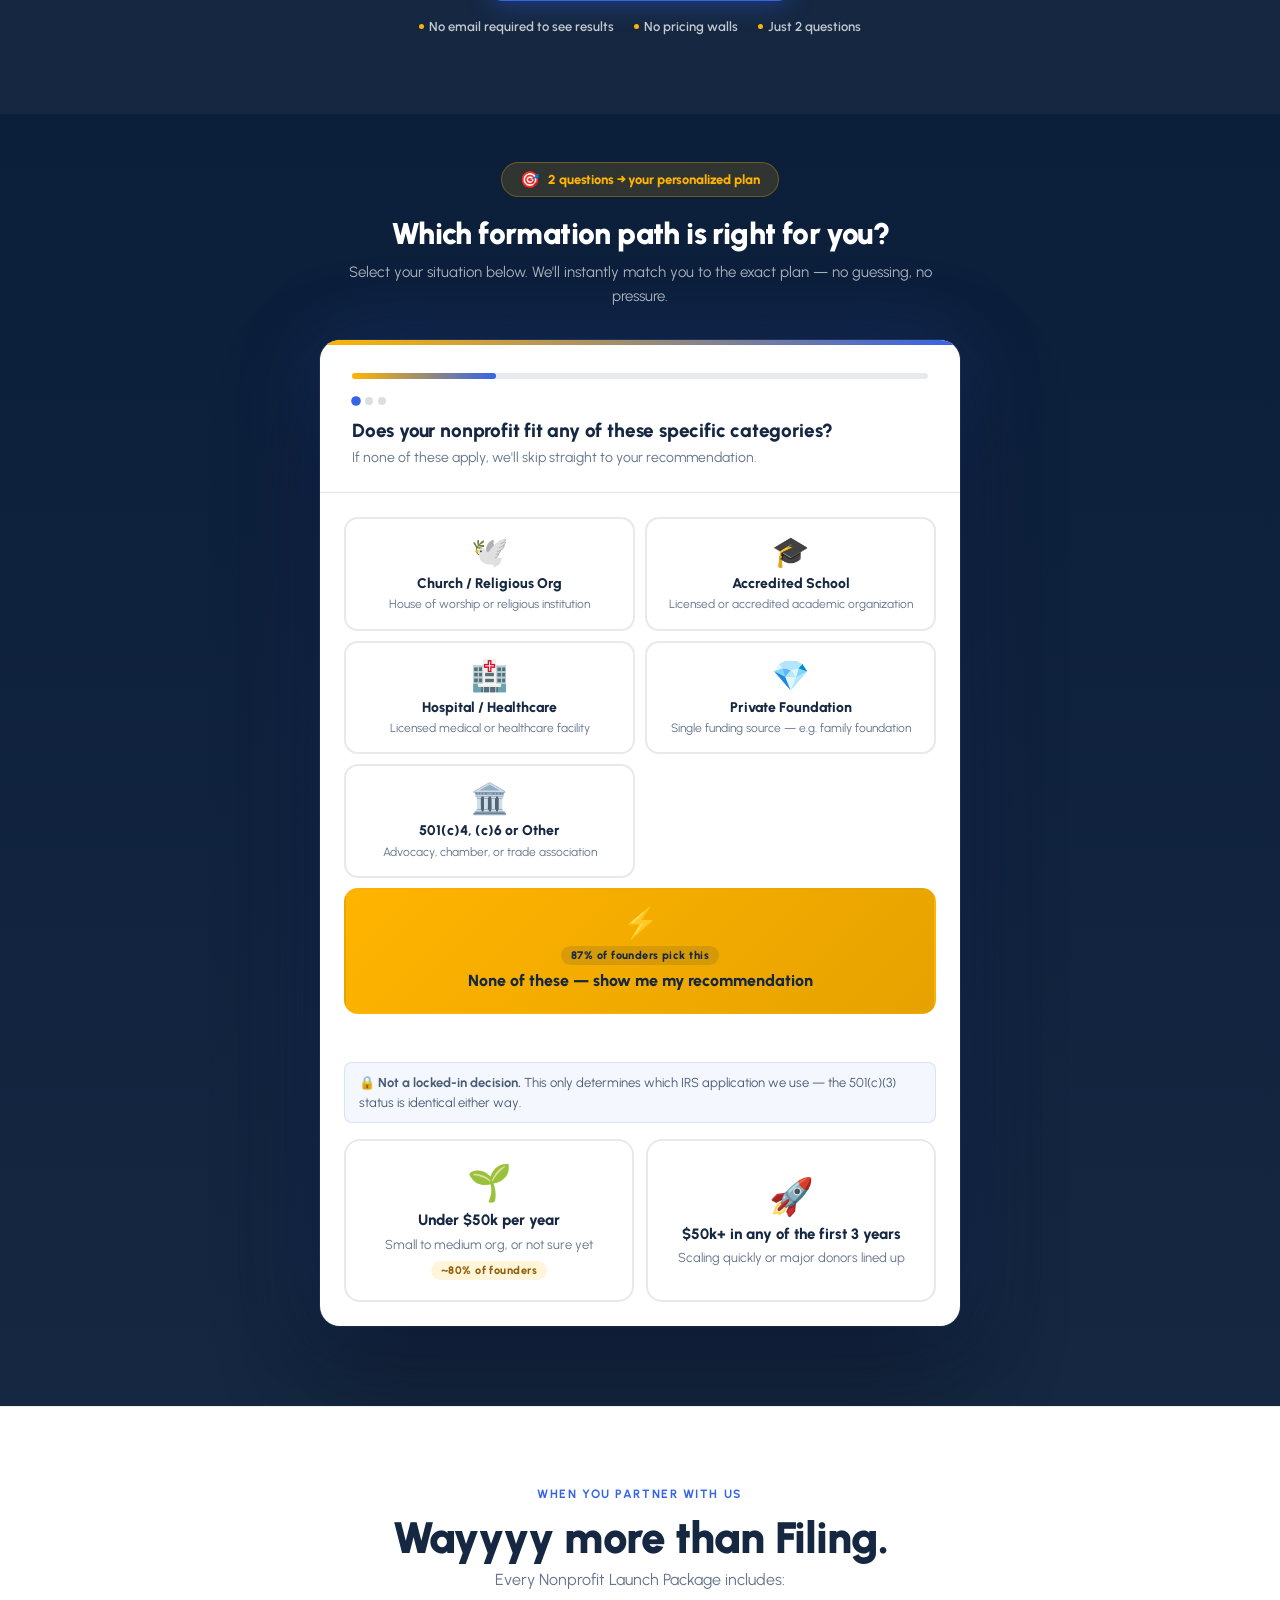
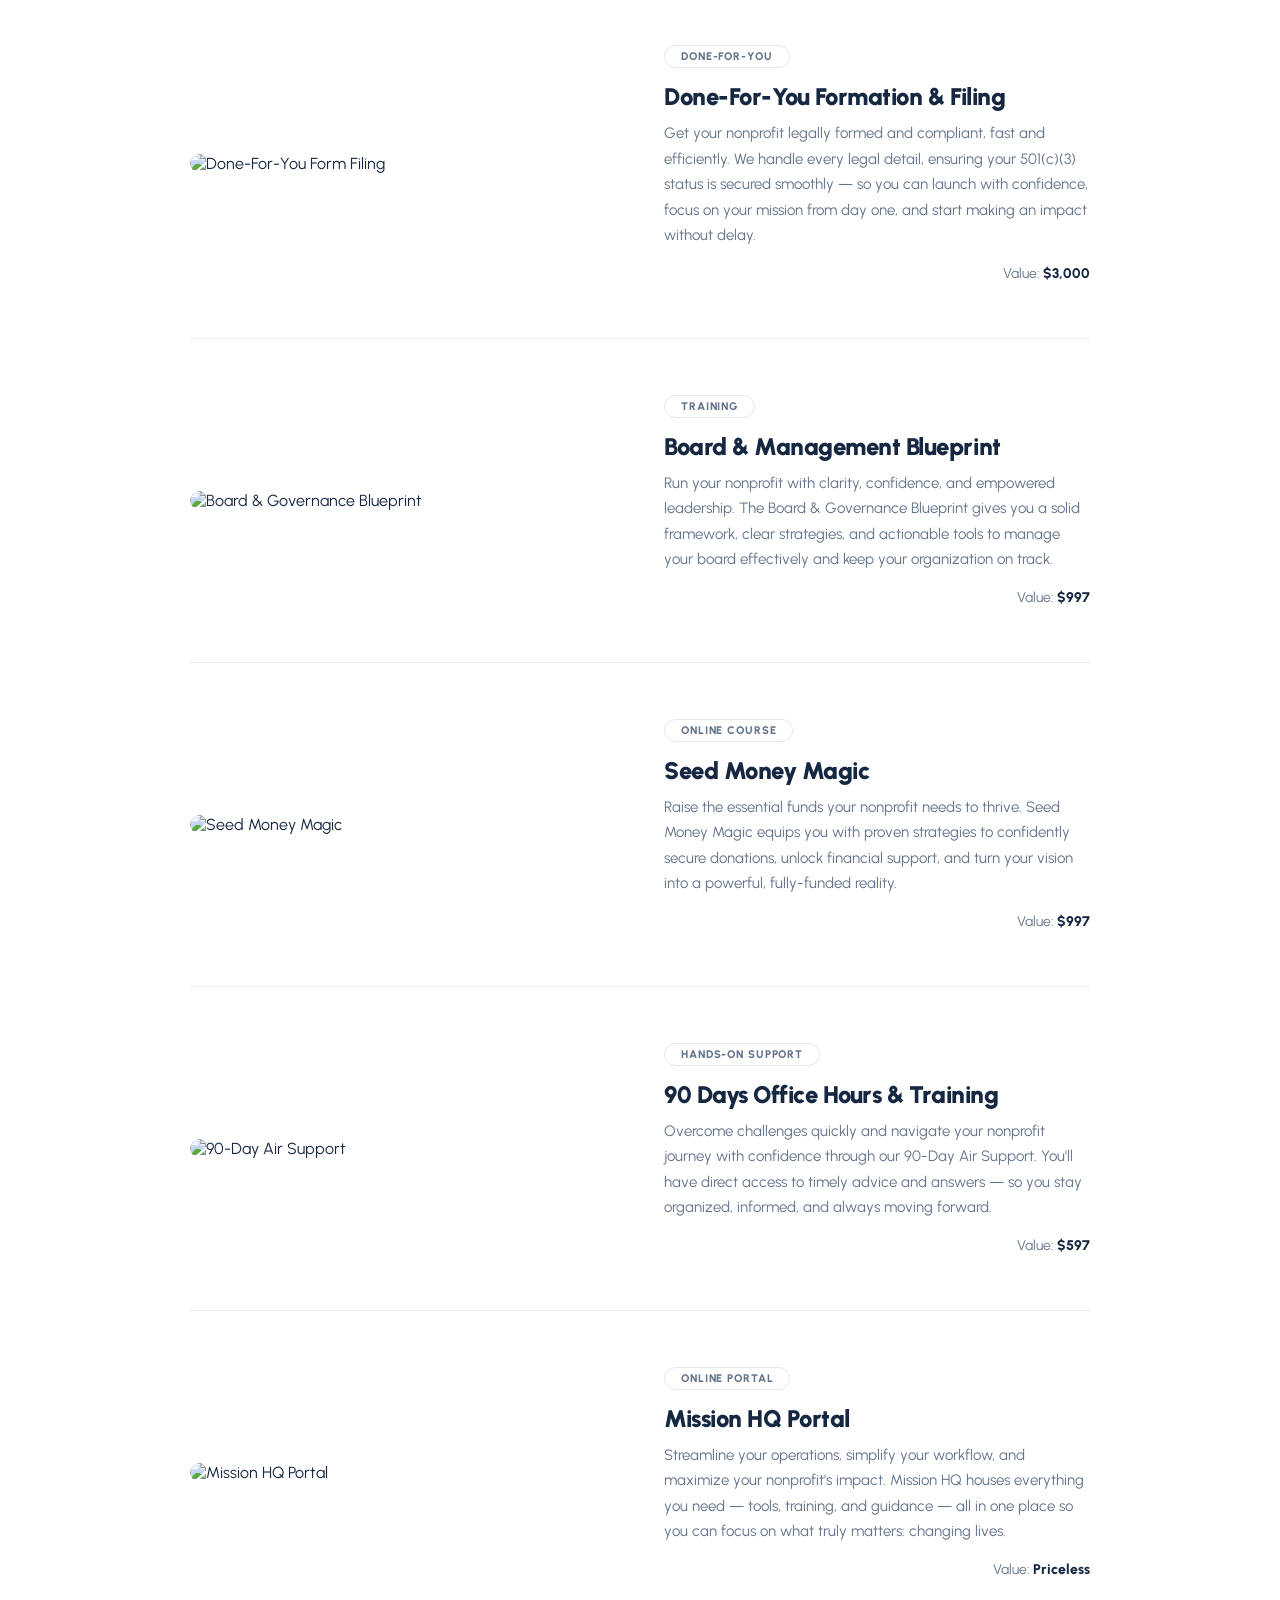
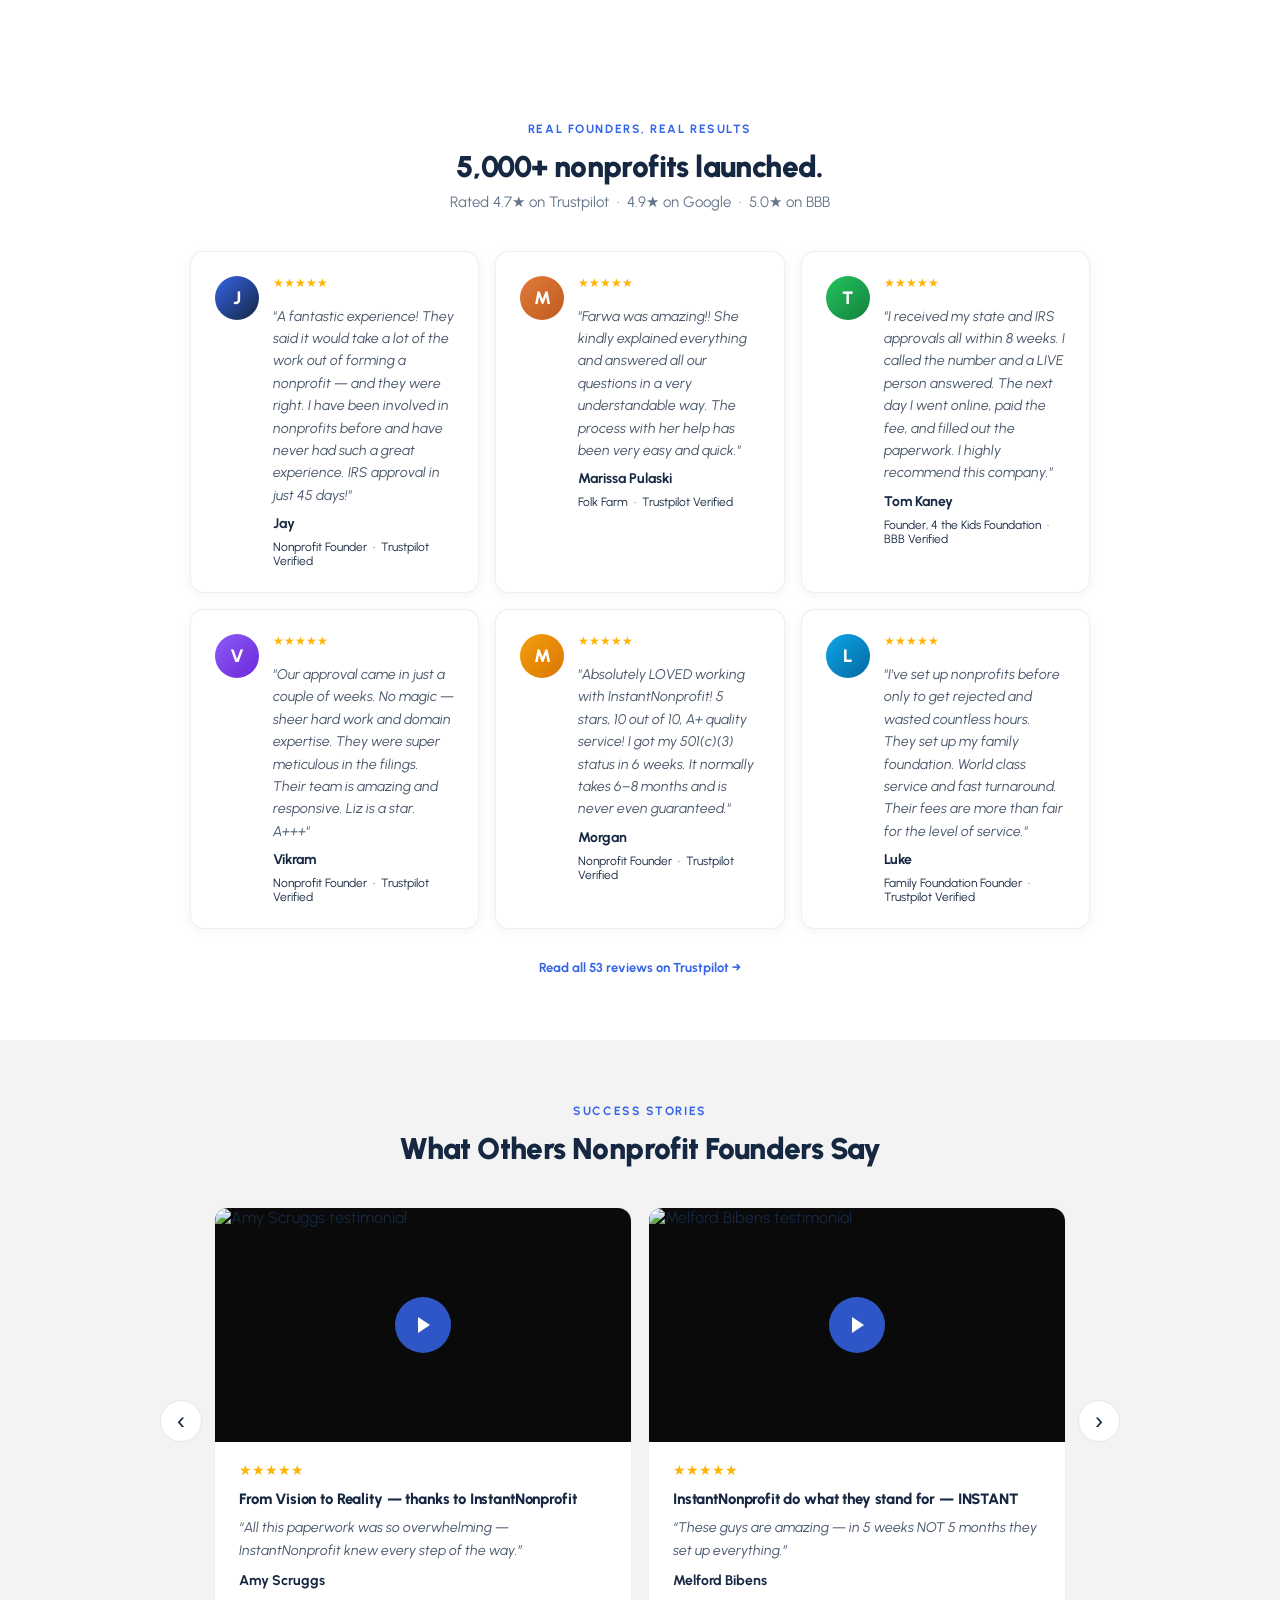
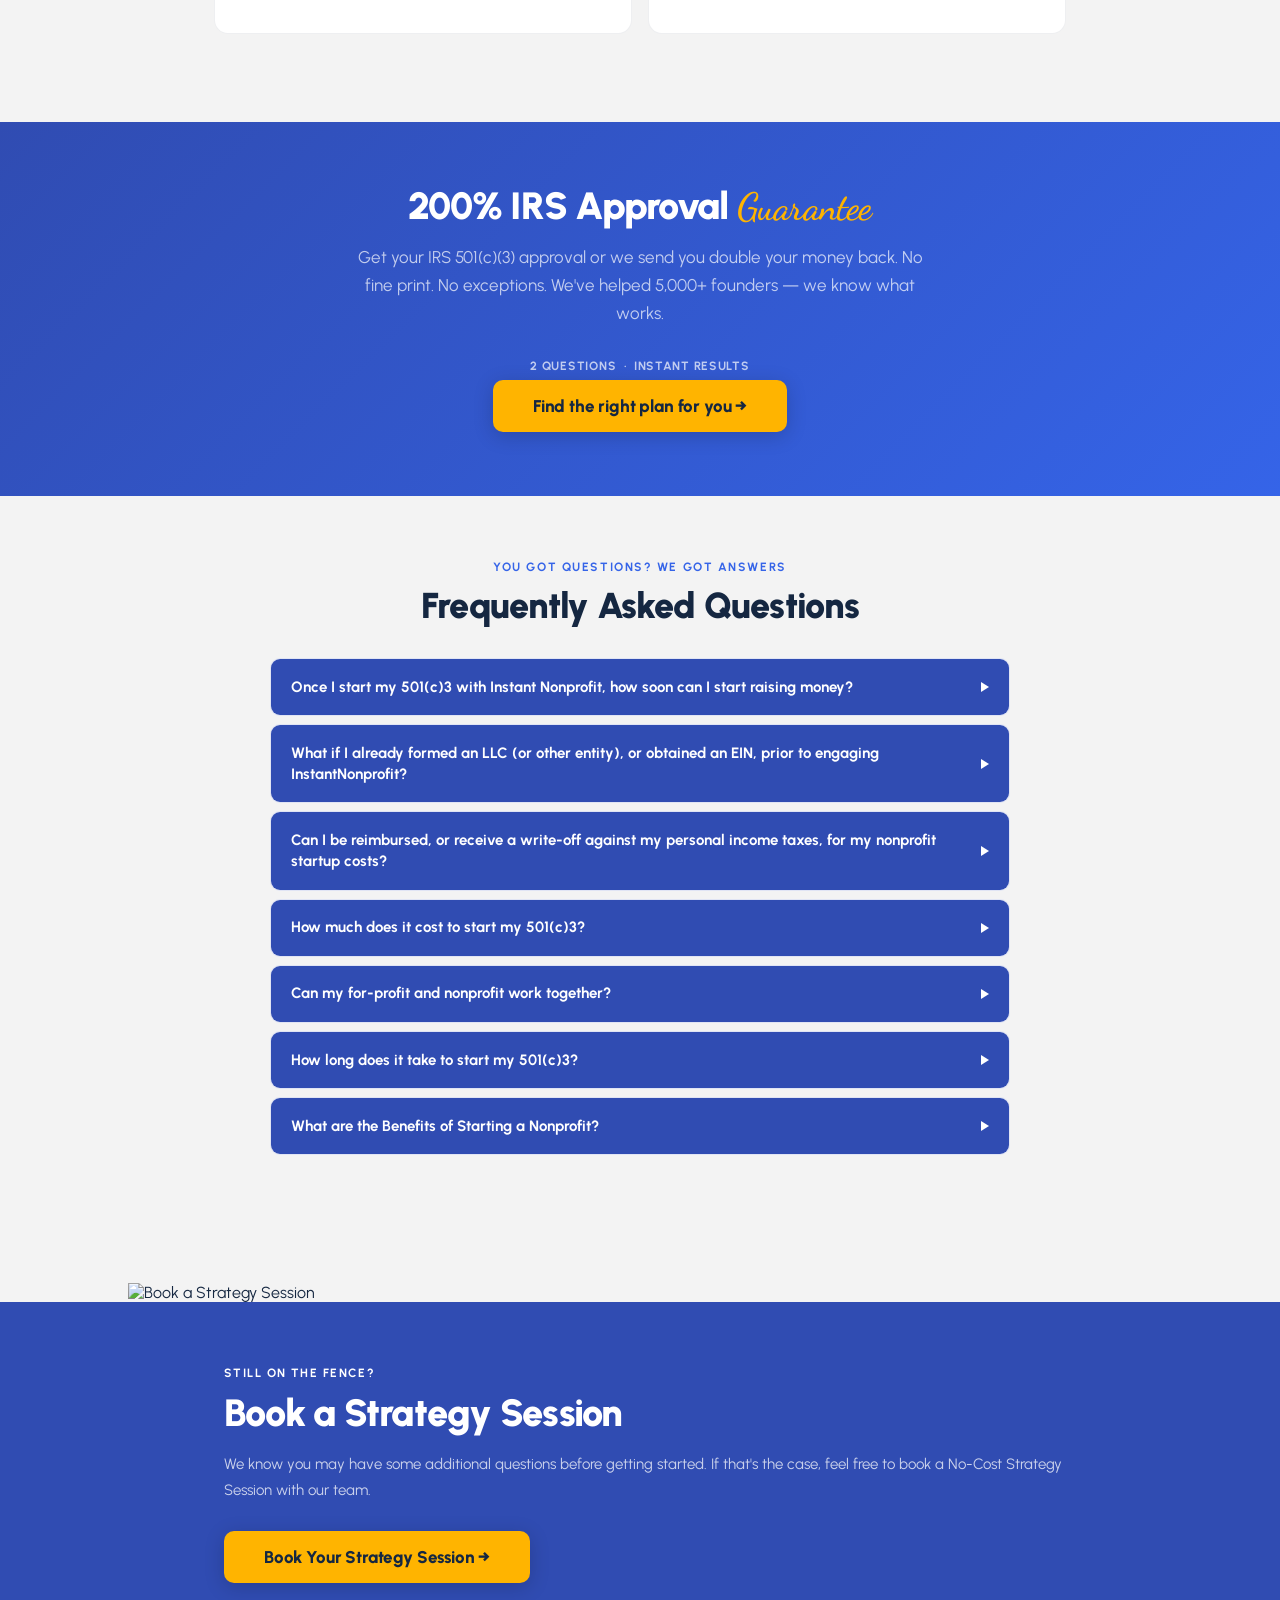
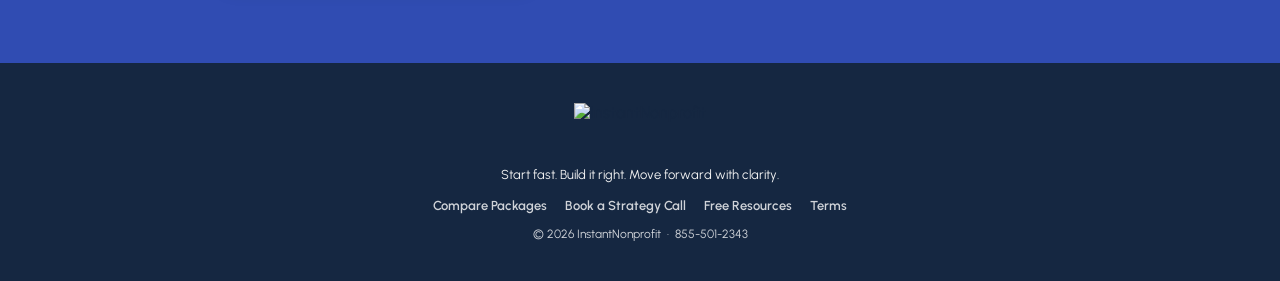
==== commit c6b980d0: "Add opt-in form and pass form submission to GHL" ====
--- a/index.html
+++ b/index.html
@@ -329,19 +329,24 @@
         </div>
         <div class="guar-row"><div class="guar-icon">&#128274;</div><div class="guar-text"><strong>No penalty if you exceed $50k later</strong><span>Zero consequences — you simply report it on your annual 990.</span></div></div>
         <div class="pkg-cta-body"><button class="cta-main" data-checkout="https://launch.instantnonprofit.com/checkout/express-1">Get started with Express &rarr;</button><div class="cta-sub-note">Most customers complete intake in under 27 minutes &nbsp;&middot;&nbsp; Secure checkout</div></div>
-        <!-- <div class="nr-or-divider"><span>or</span></div> -->
-        <!-- <div class="not-ready-capture">
+        <div class="nr-or-divider"><span>or</span></div>
+        <div class="not-ready-capture">
           <div class="nr-eyebrow">Not ready yet?</div>
-          <div class="nr-headline">Enter your email for the full report on the right package for your nonprofit.</div>
-          <div class="nr-subtext">We'll send you everything you need to make a confident decision — what's included, what it costs, and why Express fits your situation.</div>
+          <div class="nr-headline">Get your free Express Founder&#8217;s Guide — we&#8217;ll show you exactly what your formation path looks like, start to IRS approval.</div>
+          <ul class="nr-perks">
+            <li><span class="perk-icon">📋</span> Your personalized formation roadmap, sent to your inbox</li>
+            <li><span class="perk-icon">📱</span> Text updates so you never lose your spot in the process</li>
+            <li><span class="perk-icon">✅</span> Why the Express path gets founders approved in ~3 weeks</li>
+          </ul>
           <form class="nr-form" onsubmit="nrSubmit(this,event)">
             <input type="hidden" name="package" value="Express">
             <input class="nr-input" type="email" name="email" placeholder="Your email address" required>
-            <button class="nr-submit" type="submit">Send the report &rarr;</button>
+            <input class="nr-input nr-phone" type="tel" name="phone" placeholder="&#128241; Mobile number — for text updates (optional)">
+            <button class="nr-submit" type="submit">Send my free guide &rarr;</button>
           </form>
-          <div class="nr-privacy">No spam. Unsubscribe anytime.</div>
-          <div class="nr-confirm">&#10003;&nbsp; Check your inbox — your report is on its way!</div>
-        </div> -->
+          <div class="nr-privacy">No spam. No pressure. Unsubscribe anytime.</div>
+          <div class="nr-confirm">&#10003;&nbsp; Done! Your guide is on its way — check your inbox (and texts if you added your number).</div>
+        </div>
       </div>
 
       <div class="formation-card" id="pkg-enterprise" style="display:none;">
@@ -362,19 +367,24 @@
         </div>
         <div class="guar-row"><div class="guar-icon">&#128197;</div><div class="guar-text"><strong>Same 501(c)(3) status — larger org path</strong><span>Enterprise uses the long-form application required at this size. The IRS approval is identical.</span></div></div>
         <div class="pkg-cta-body"><button class="cta-main" data-checkout="https://launch.instantnonprofit.com/checkout/enterprise-1">Get started with Enterprise &rarr;</button><div class="cta-sub-note">Most customers complete all work in 60–90 minutes &nbsp;&middot;&nbsp; Secure checkout</div></div>
-        <!-- <div class="nr-or-divider"><span>or</span></div>
+        <div class="nr-or-divider"><span>or</span></div>
         <div class="not-ready-capture">
           <div class="nr-eyebrow">Not ready yet?</div>
-          <div class="nr-headline">Enter your email for the full report on the right package for your nonprofit.</div>
-          <div class="nr-subtext">We'll send you everything you need to make a confident decision — what's included, what it costs, and why Enterprise fits your situation.</div>
+          <div class="nr-headline">Get your free Enterprise Founder&#8217;s Guide — we&#8217;ll show you exactly what your formation path looks like, start to IRS approval.</div>
+          <ul class="nr-perks">
+            <li><span class="perk-icon">📋</span> Your personalized formation roadmap, sent to your inbox</li>
+            <li><span class="perk-icon">📱</span> Text updates so you never lose your spot in the process</li>
+            <li><span class="perk-icon">✅</span> Why Enterprise is the right path for your size and scope</li>
+          </ul>
           <form class="nr-form" onsubmit="nrSubmit(this,event)">
             <input type="hidden" name="package" value="Enterprise">
             <input class="nr-input" type="email" name="email" placeholder="Your email address" required>
-            <button class="nr-submit" type="submit">Send the report &rarr;</button>
+            <input class="nr-input nr-phone" type="tel" name="phone" placeholder="&#128241; Mobile number — for text updates (optional)">
+            <button class="nr-submit" type="submit">Send my free guide &rarr;</button>
           </form>
-          <div class="nr-privacy">No spam. Unsubscribe anytime.</div>
-          <div class="nr-confirm">&#10003;&nbsp; Check your inbox — your report is on its way!</div>
-        </div> -->
+          <div class="nr-privacy">No spam. No pressure. Unsubscribe anytime.</div>
+          <div class="nr-confirm">&#10003;&nbsp; Done! Your guide is on its way — check your inbox (and texts if you added your number).</div>
+        </div>
       </div>
 
       <div class="formation-card" id="pkg-foundation" style="display:none;">
@@ -395,19 +405,24 @@
           </div>
         </div>
         <div class="pkg-cta-body"><button class="cta-main" data-checkout="https://launch.instantnonprofit.com/checkout/private-foundation">Get started with Private Foundation &rarr;</button><div class="cta-sub-note">Our team handles every detail from filing to IRS approval &nbsp;&middot;&nbsp; Secure checkout</div></div>
-        <!-- <div class="nr-or-divider"><span>or</span></div>
+        <div class="nr-or-divider"><span>or</span></div>
         <div class="not-ready-capture">
           <div class="nr-eyebrow">Not ready yet?</div>
-          <div class="nr-headline">Enter your email for the full report on the right package for your nonprofit.</div>
-          <div class="nr-subtext">We'll send you everything you need to make a confident decision — what's included, what it costs, and why Private Foundation fits your situation.</div>
+          <div class="nr-headline">Get your free Private Foundation Founder&#8217;s Guide — we&#8217;ll show you exactly what your formation path looks like, start to IRS approval.</div>
+          <ul class="nr-perks">
+            <li><span class="perk-icon">📋</span> Your personalized formation roadmap, sent to your inbox</li>
+            <li><span class="perk-icon">📱</span> Text updates so you never lose your spot in the process</li>
+            <li><span class="perk-icon">✅</span> Why the Private Foundation structure fits your funding model</li>
+          </ul>
           <form class="nr-form" onsubmit="nrSubmit(this,event)">
             <input type="hidden" name="package" value="Private Foundation">
             <input class="nr-input" type="email" name="email" placeholder="Your email address" required>
-            <button class="nr-submit" type="submit">Send the report &rarr;</button>
+            <input class="nr-input nr-phone" type="tel" name="phone" placeholder="&#128241; Mobile number — for text updates (optional)">
+            <button class="nr-submit" type="submit">Send my free guide &rarr;</button>
           </form>
-          <div class="nr-privacy">No spam. Unsubscribe anytime.</div>
-          <div class="nr-confirm">&#10003;&nbsp; Check your inbox — your report is on its way!</div>
-        </div> -->
+          <div class="nr-privacy">No spam. No pressure. Unsubscribe anytime.</div>
+          <div class="nr-confirm">&#10003;&nbsp; Done! Your guide is on its way — check your inbox (and texts if you added your number).</div>
+        </div>
       </div>
 
       <div class="formation-card" id="pkg-c4" style="display:none;">
@@ -427,19 +442,24 @@
           </div>
         </div>
         <div class="pkg-cta-body"><button class="cta-main" data-checkout="https://launch.instantnonprofit.com/checkout/nonprofit-1024">Get started with 501(c)4 / Other &rarr;</button><div class="cta-sub-note">Our specialists have filed every major nonprofit type &nbsp;&middot;&nbsp; Secure checkout</div></div>
-        <!-- <div class="nr-or-divider"><span>or</span></div>
+        <div class="nr-or-divider"><span>or</span></div>
         <div class="not-ready-capture">
           <div class="nr-eyebrow">Not ready yet?</div>
-          <div class="nr-headline">Enter your email for the full report on the right package for your nonprofit.</div>
-          <div class="nr-subtext">We'll send you everything you need to make a confident decision — what's included, what it costs, and why 501(c)4 / Other fits your situation.</div>
+          <div class="nr-headline">Get your free 501(c)4 Founder&#8217;s Guide — we&#8217;ll show you exactly what your formation path looks like, start to IRS approval.</div>
+          <ul class="nr-perks">
+            <li><span class="perk-icon">📋</span> Your personalized formation roadmap, sent to your inbox</li>
+            <li><span class="perk-icon">📱</span> Text updates so you never lose your spot in the process</li>
+            <li><span class="perk-icon">✅</span> Why the 501(c)4 path is the right structure for your org</li>
+          </ul>
           <form class="nr-form" onsubmit="nrSubmit(this,event)">
-            <input type="hidden" name="package" value="501c4">
+            <input type="hidden" name="package" value="501(c)4">
             <input class="nr-input" type="email" name="email" placeholder="Your email address" required>
-            <button class="nr-submit" type="submit">Send the report &rarr;</button>
+            <input class="nr-input nr-phone" type="tel" name="phone" placeholder="&#128241; Mobile number — for text updates (optional)">
+            <button class="nr-submit" type="submit">Send my free guide &rarr;</button>
           </form>
-          <div class="nr-privacy">No spam. Unsubscribe anytime.</div>
-          <div class="nr-confirm">&#10003;&nbsp; Check your inbox — your report is on its way!</div>
-        </div> -->
+          <div class="nr-privacy">No spam. No pressure. Unsubscribe anytime.</div>
+          <div class="nr-confirm">&#10003;&nbsp; Done! Your guide is on its way — check your inbox (and texts if you added your number).</div>
+        </div>
       </div>
 
       <div class="unsure-panel" id="pkg-unsure" style="display:none;">
@@ -907,16 +927,6 @@
     });
 })();
 
-// "Not ready" email capture — COMMENTED OUT (no email automations / PDF delivery / thank you page needed yet)
-// function nrSubmit(form, e) {
-//     e.preventDefault();
-//     var email = form.querySelector('[name="email"]').value;
-//     var pkg   = form.querySelector('[name="package"]').value;
-//     console.log('NR capture:', email, pkg); // wire to CRM here
-//     form.style.display = 'none';
-//     form.parentElement.querySelector('.nr-confirm').style.display = 'block';
-// }
-
 /**
  * Smooth-scroll all quiz jump buttons
  */
@@ -1019,6 +1029,23 @@
 
 })();
 
+// "Not ready" email capture — POST to GHL webhook, then show confirmation
+function nrSubmit(form, e) {
+    e.preventDefault();
+    var email = form.querySelector('[name="email"]').value;
+    var pkg   = form.querySelector('[name="package"]').value;
+    var phone = form.querySelector('[name="phone"]') ? form.querySelector('[name="phone"]').value : '';
+
+    fetch('https://services.leadconnectorhq.com/hooks/tig8mFTOXuoB4vGv1KMx/webhook-trigger/5015d8b9-29bd-4d43-8d2e-d6c25acd430e', {
+        method: 'POST',
+        headers: { 'Content-Type': 'application/json' },
+        body: JSON.stringify({ email: email, phone: phone, package: pkg, source: 'ppc-quiz-optin' })
+    });
+
+    form.style.display = 'none';
+    form.parentElement.querySelector('.nr-confirm').style.display = 'block';
+}
+
 </script>
 </body>
 </html>
--- a/styles.css
+++ b/styles.css
@@ -653,6 +653,129 @@
     max-width: 460px;
 }
 
+/* ── Mystery cards (quiz-front preview grid) ── */
+
+.mystery-section {
+    margin-top: 2.5rem;
+}
+
+.mystery-label {
+    color: rgba(255, 255, 255, 0.45);
+    font-size: 12px;
+    font-weight: 800;
+    letter-spacing: 0.14em;
+    margin-bottom: 14px;
+    text-align: center;
+    text-transform: uppercase;
+}
+
+.mystery-grid {
+    display: grid;
+    gap: 10px;
+    grid-template-columns: repeat(4, 1fr);
+    margin: 0 auto 20px;
+    max-width: 700px;
+}
+
+.mc {
+    backdrop-filter: blur(4px);
+    background: rgba(255, 255, 255, 0.07);
+    border: 1px solid rgba(255, 255, 255, 0.14);
+    border-radius: 14px;
+    padding: 14px 12px 12px;
+    position: relative;
+    text-align: center;
+    transition: transform 0.2s;
+}
+
+.mc:hover {
+    transform: translateY(-3px);
+}
+
+.mc-ribbon {
+    background: var(--sun-yellow);
+    border-radius: 0 0 8px 8px;
+    color: var(--jet-blue);
+    font-size: 10px;
+    font-weight: 900;
+    left: 50%;
+    letter-spacing: 0.08em;
+    line-height: 12px;
+    padding: 3px 10px;
+    position: absolute;
+    text-transform: uppercase;
+    top: -1px;
+    transform: translateX(-50%);
+    white-space: nowrap;
+}
+
+.mc-icon {
+    filter: grayscale(1) opacity(0.5);
+    font-size: 26px;
+    margin-bottom: 6px;
+}
+
+.mc-name {
+    color: rgba(255, 255, 255, 0.6);
+    font-size: 13px;
+    font-weight: 800;
+    letter-spacing: -0.01em;
+    margin-bottom: 4px;
+}
+
+.mc-price {
+    color: rgba(255, 255, 255, 0.25);
+    filter: blur(4px);
+    font-size: 18px;
+    font-weight: 900;
+    letter-spacing: -0.02em;
+    margin-bottom: 10px;
+}
+
+.mc-lines {
+    display: flex;
+    flex-direction: column;
+    gap: 5px;
+    margin-bottom: 10px;
+}
+
+.mc-line {
+    background: rgba(255, 255, 255, 0.1);
+    border-radius: 3px;
+    height: 6px;
+}
+
+.mc-line.s {
+    width: 60%;
+}
+
+.mc-lock {
+    font-size: 18px;
+    opacity: 0.35;
+}
+
+.mystery-hint {
+    color: rgba(255, 255, 255, 0.55);
+    font-size: 14px;
+    font-weight: 700;
+    letter-spacing: -0.01em;
+    text-align: center;
+}
+
+.mystery-hint span {
+    color: var(--sun-yellow);
+}
+
+@media (max-width: 600px) {
+    .mystery-grid {
+        grid-template-columns: repeat(2, 1fr);
+    }
+    .mc-ribbon {
+        font-size: 9px;
+        padding: 2px 8px;
+    }
+}
+
 .quiz-reassurance {
     display: flex;
     flex-wrap: wrap;
@@ -950,6 +1073,191 @@
 .q2-wrap.show,
 .q3-wrap.show {
     display: flex;
+}
+
+.q2-wrap.qoc-duo.show,
+.q3-wrap.qoc-duo.show {
+    display: grid;
+}
+
+/* ── Quiz pre-badge ── */
+
+.quiz-pre-badge {
+    align-items: center;
+    background: rgba(255, 180, 0, 0.15);
+    border: 1px solid rgba(255, 180, 0, 0.3);
+    border-radius: 100px;
+    color: var(--sun-yellow);
+    display: inline-flex;
+    font-size: 13px;
+    font-weight: 800;
+    gap: 8px;
+    letter-spacing: -0.01em;
+    margin-bottom: 18px;
+    padding: 7px 18px;
+}
+
+.quiz-pre-badge span {
+    font-size: 16px;
+}
+
+/* ── Quiz option cards (qoc) ── */
+
+.qoc-grid {
+    display: grid;
+    gap: 10px;
+    grid-template-columns: 1fr 1fr;
+    padding: 1.5rem;
+}
+
+.qoc-card {
+    background: #fff;
+    border: 2px solid rgba(21, 39, 65, 0.1);
+    border-radius: 14px;
+    cursor: pointer;
+    font-family: "Urbanist", sans-serif;
+    padding: 18px 14px 16px;
+    position: relative;
+    text-align: center;
+    transition: all 0.18s;
+}
+
+.qoc-card:hover {
+    background: rgba(53, 100, 232, 0.04);
+    border-color: var(--electric-blue);
+    box-shadow: 0 12px 32px rgba(53, 100, 232, 0.15);
+    transform: translateY(-3px);
+}
+
+.qoc-icon {
+    display: block;
+    font-size: 30px;
+    line-height: 1;
+    margin-bottom: 8px;
+}
+
+.qoc-title {
+    color: var(--jet-blue);
+    font-size: 14px;
+    font-weight: 800;
+    line-height: 1.3;
+    margin-bottom: 4px;
+}
+
+.qoc-desc {
+    color: var(--text-light);
+    font-size: 12px;
+    line-height: 1.3;
+}
+
+.qoc-pill {
+    background: rgba(21, 39, 65, 0.12);
+    border-radius: 100px;
+    color: var(--jet-blue);
+    display: inline-block;
+    font-size: 11px;
+    font-weight: 800;
+    letter-spacing: 0.04em;
+    margin-bottom: 6px;
+    padding: 3px 10px;
+}
+
+.qoc-card.qoc-star {
+    animation: star-pulse 2.4s ease-in-out infinite;
+    background: linear-gradient(135deg, #ffb400 0%, #e6a200 100%);
+    border-color: transparent;
+    grid-column: 1 / -1;
+}
+
+.qoc-card.qoc-star .qoc-title {
+    color: var(--jet-blue);
+    font-size: 16px;
+}
+
+.qoc-card.qoc-star .qoc-desc {
+    color: rgba(21, 39, 65, 0.65);
+}
+
+.qoc-card.qoc-star:hover {
+    background: linear-gradient(135deg, #ffc22a 0%, #ffb400 100%);
+    border-color: transparent;
+    box-shadow: 0 12px 32px rgba(255, 180, 0, 0.4);
+    transform: translateY(-3px);
+}
+
+@keyframes star-pulse {
+    0%,
+    100% {
+        box-shadow: 0 0 0 0 rgba(255, 180, 0, 0.5);
+    }
+    60% {
+        box-shadow: 0 0 0 10px rgba(255, 180, 0, 0);
+    }
+}
+
+/* ── Quiz duo cards (Q2/Q3) ── */
+
+.qoc-duo {
+    display: grid;
+    gap: 12px;
+    grid-template-columns: 1fr 1fr;
+    padding: 1.5rem;
+}
+
+.qoc-card-lg {
+    background: #fff;
+    border: 2px solid rgba(21, 39, 65, 0.1);
+    border-radius: 16px;
+    cursor: pointer;
+    font-family: "Urbanist", sans-serif;
+    padding: 24px 16px 20px;
+    text-align: center;
+    transition: all 0.18s;
+}
+
+.qoc-card-lg:hover {
+    background: rgba(53, 100, 232, 0.04);
+    border-color: var(--electric-blue);
+    box-shadow: 0 12px 32px rgba(53, 100, 232, 0.15);
+    transform: translateY(-3px);
+}
+
+.qoc-card-lg .qoc-icon {
+    font-size: 36px;
+    margin-bottom: 10px;
+}
+
+.qoc-card-lg .qoc-title {
+    color: var(--jet-blue);
+    font-size: 15px;
+    font-weight: 800;
+    line-height: 1.3;
+    margin-bottom: 5px;
+}
+
+.qoc-card-lg .qoc-desc {
+    color: var(--text-light);
+    font-size: 13px;
+    line-height: 1.35;
+}
+
+.qoc-card-lg .qoc-pill {
+    background: rgba(255, 180, 0, 0.14);
+    color: #92600a;
+    margin-bottom: 0;
+    margin-top: 8px;
+}
+
+@media (max-width: 520px) {
+    .qoc-grid {
+        grid-template-columns: 1fr;
+    }
+    .qoc-duo {
+        grid-template-columns: 1fr;
+    }
+    .qoc-card.qoc-star {
+        grid-column: auto;
+    }
 }
 
 .results-section {
@@ -2699,10 +3007,19 @@
 }
 
 .faq-arrow {
-    color: #fff;
+    display: inline-block;
     flex-shrink: 0;
-    font-size: 10px;
     transition: transform 0.2s;
+}
+
+.faq-arrow::after {
+    border-bottom: 5px solid transparent;
+    border-left: 8px solid #fff;
+    border-top: 5px solid transparent;
+    content: "";
+    display: block;
+    height: 0;
+    width: 0;
 }
 
 .faq-q.open .faq-arrow {
@@ -2926,6 +3243,8 @@
     .q-options,
     .q2-wrap,
     .q3-wrap,
+    .qoc-grid,
+    .qoc-duo,
     .qcard-header {
         padding-left: 1.25rem;
         padding-right: 1.25rem;
@@ -3322,13 +3641,10 @@
     align-items: center;
     background: rgba(53, 100, 232, 0.85);
     border-radius: 50%;
-    color: #fff;
-    display: flex;
-    font-size: 22px;
+    display: flex;
     height: 56px;
     justify-content: center;
     left: 50%;
-    padding-left: 3px;
     position: absolute;
     top: 50%;
     transform: translate(-50%, -50%);
@@ -3338,6 +3654,17 @@
     width: 56px;
 }
 
+.vtc-play::after {
+    border-bottom: 8px solid transparent;
+    border-left: 12px solid #fff;
+    border-top: 8px solid transparent;
+    content: "";
+    display: block;
+    height: 0;
+    margin-left: 2px;
+    width: 0;
+}
+
 .vtc-video:hover .vtc-play {
     background: var(--electric-blue);
     transform: translate(-50%, -50%) scale(1.1);
@@ -3348,9 +3675,9 @@
 }
 
 .vtc-headline {
-    color: var(--jet-blue);
-    font-size: 15px;
-    font-weight: 800;
+    color: var(--jet-blue) !important;
+    font-size: 15px !important;
+    font-weight: 800 !important;
     letter-spacing: -0.01em;
     line-height: 1.35;
     margin-bottom: 8px;
@@ -3407,6 +3734,7 @@
     border-radius: 50%;
     cursor: pointer;
     height: 10px;
+    padding: 0;
     transition: background 0.25s;
     width: 10px;
 }
